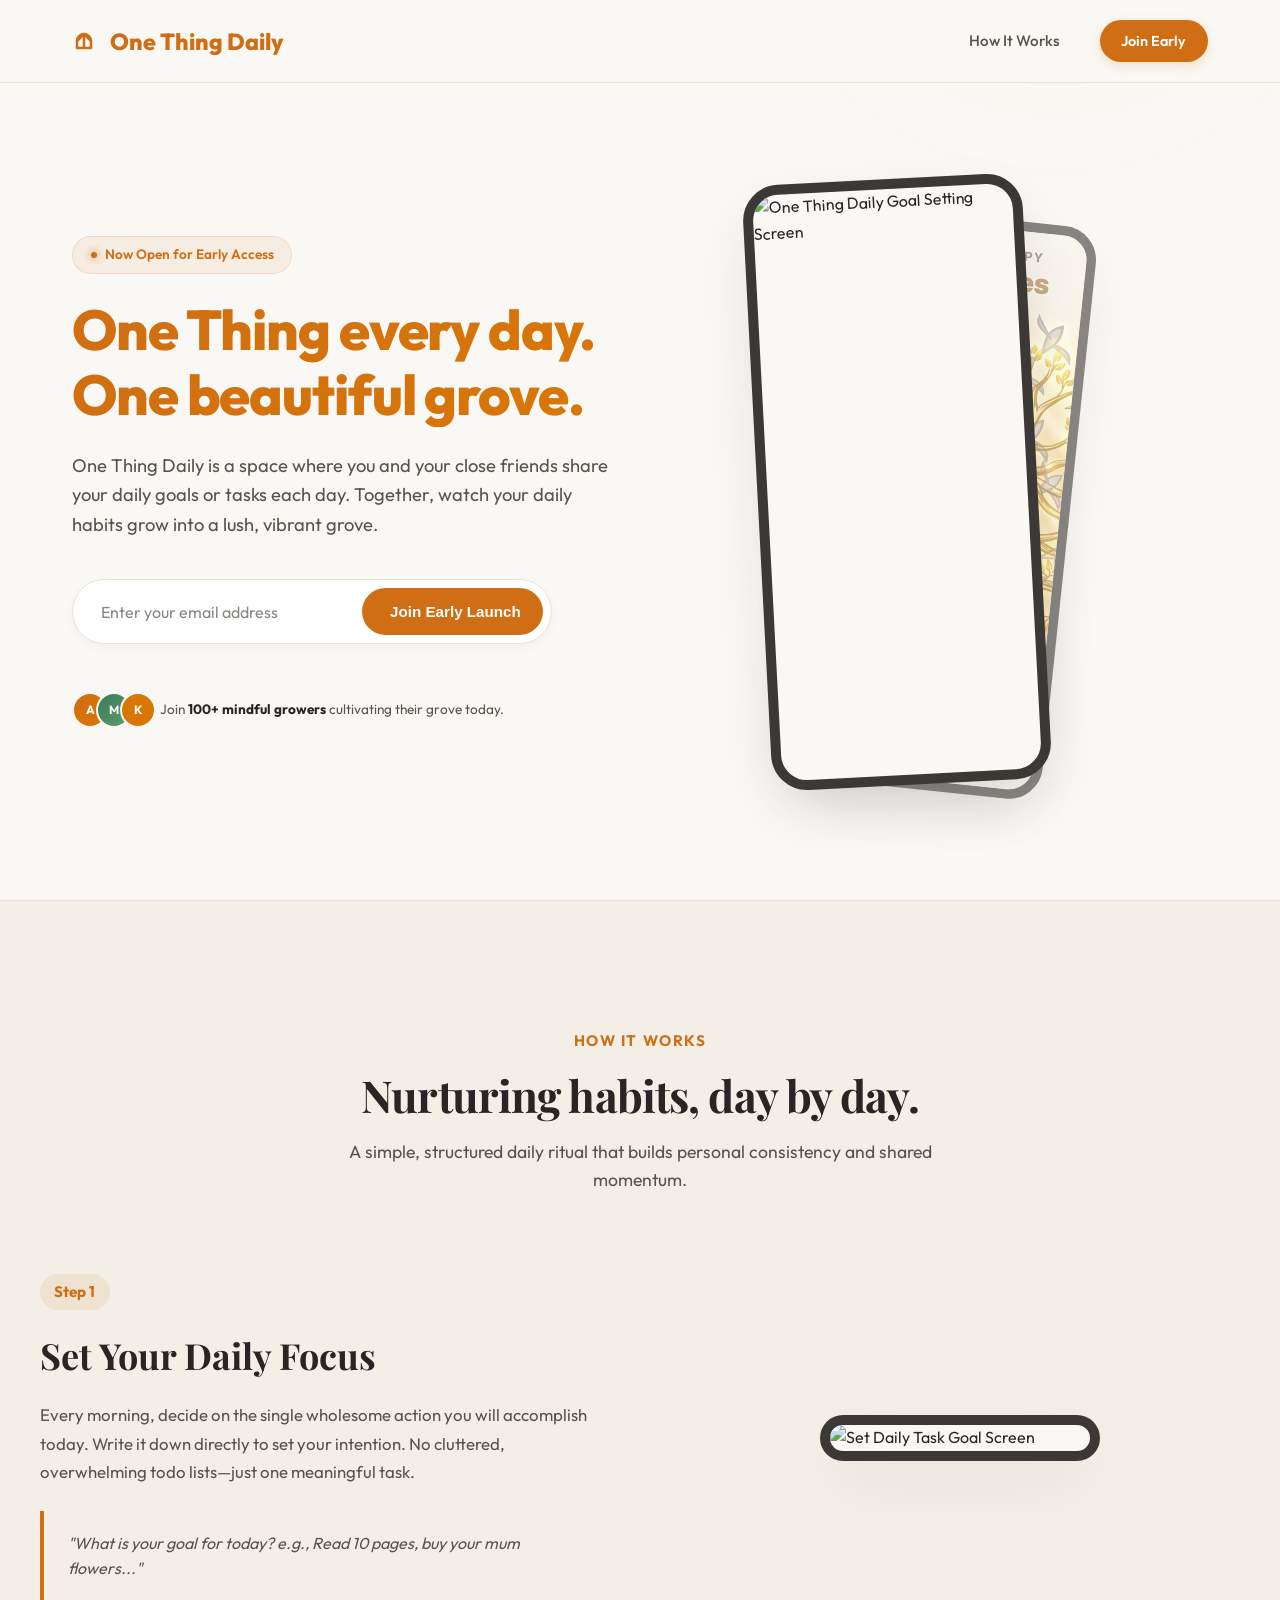
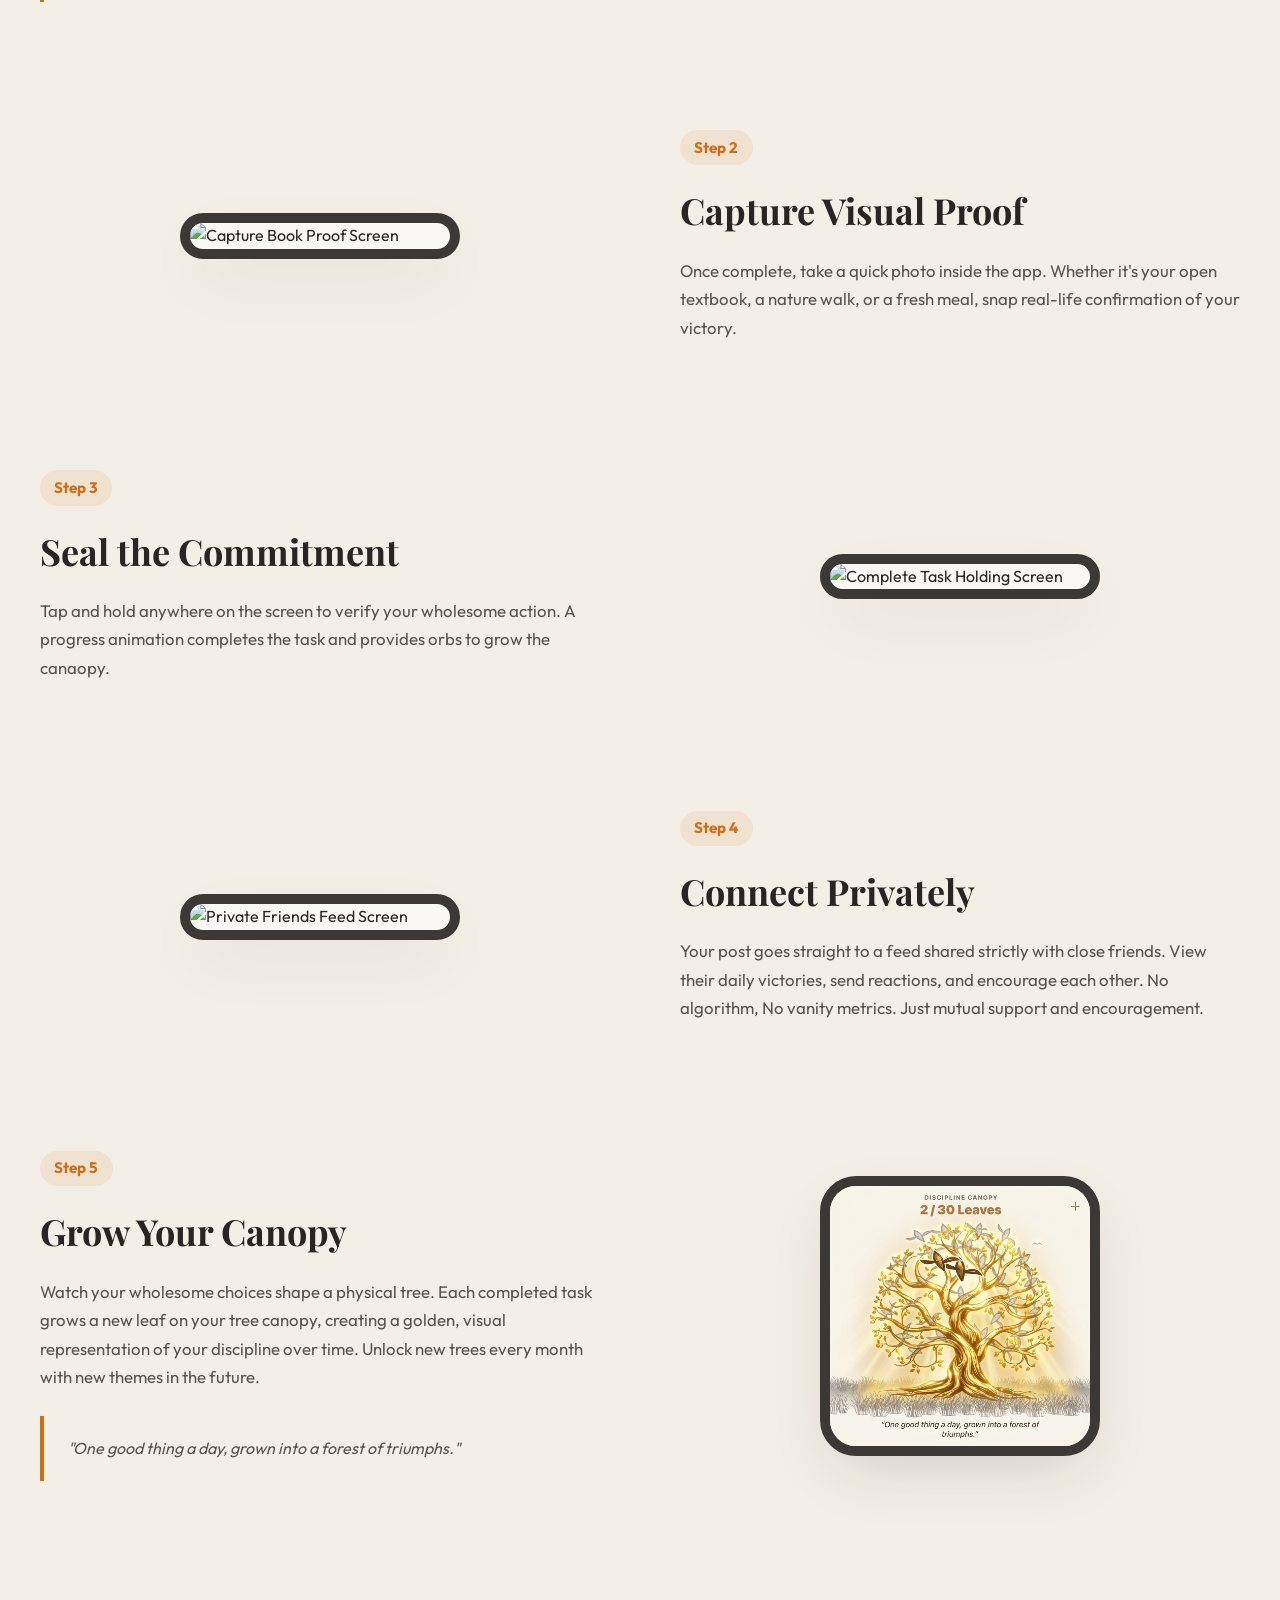
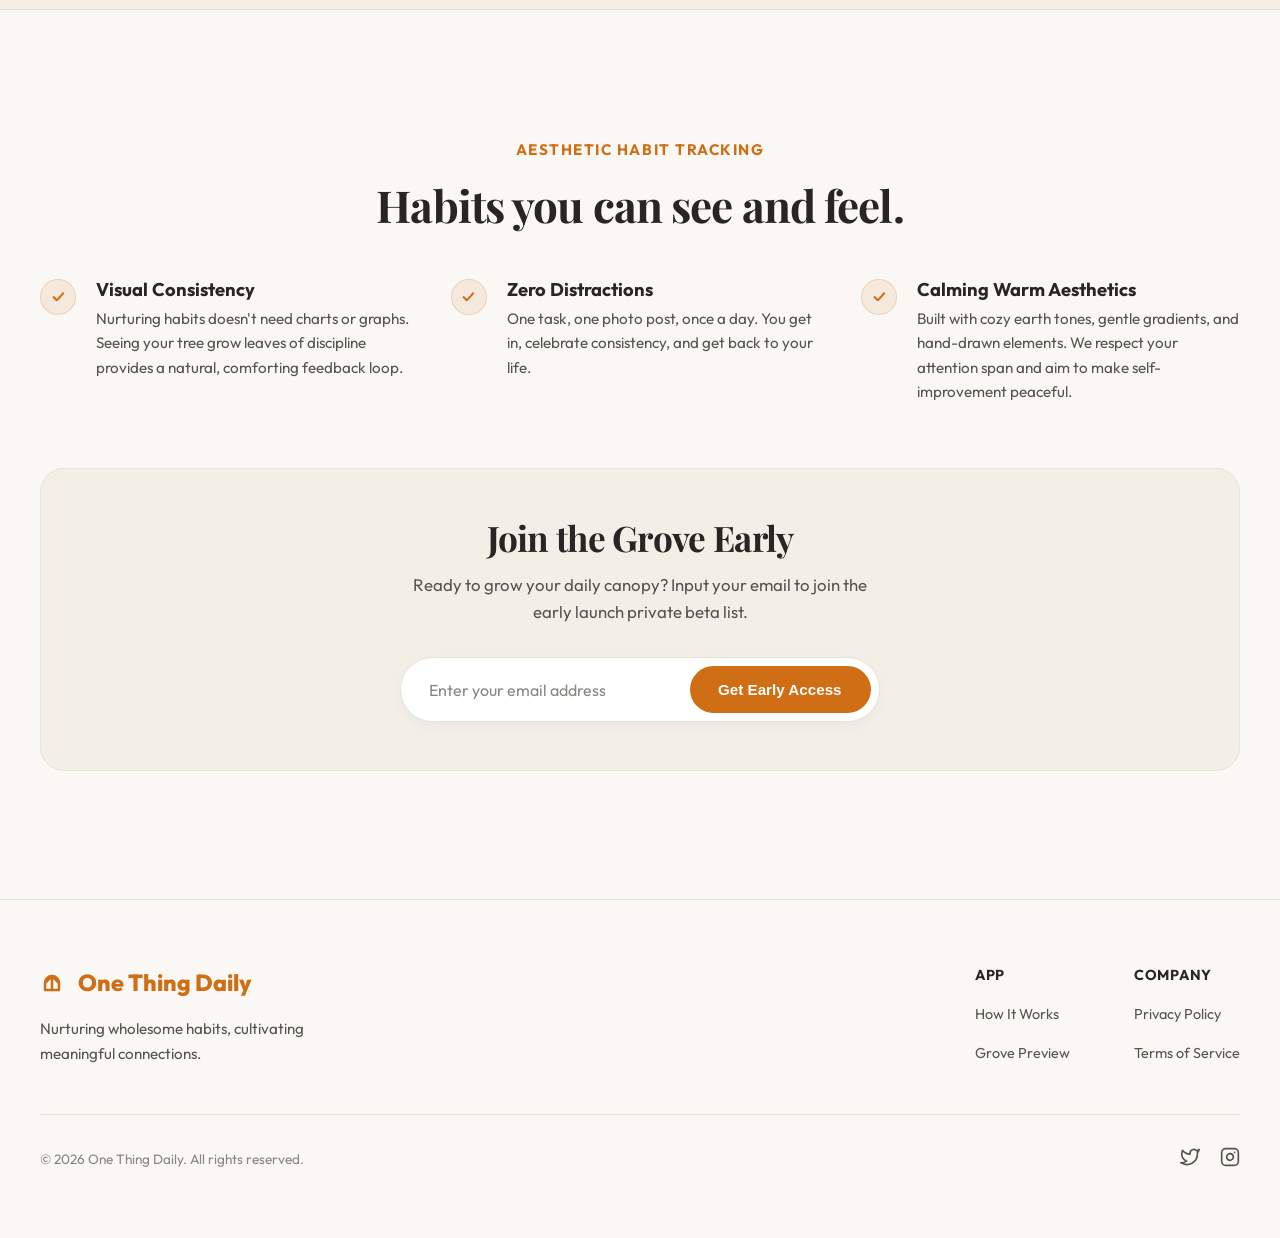
==== index.html @ c2df9884 "Remove Canopy Preview nav; join How it works header with Step 1 on mobile" ====
<!DOCTYPE html>
<html lang="en">

<head>
  <meta charset="UTF-8">
  <meta name="viewport" content="width=device-width, initial-scale=1.0">
  <title>One Thing Daily — Grow a digital canopy through daily wholesome habits</title>
  <meta name="description"
    content="A private social feed to share proof of doing one wholesome task a day. Build habits and grow a beautiful, hand-drawn tree canopy with close friends.">
  <link rel="stylesheet" href="style.css">
</head>

<body>

  <!-- Header -->
  <header class="header">
    <div class="nav-container">
      <a href="#" class="logo">
        <svg xmlns="http://www.w3.org/2000/svg" width="24" height="24" viewBox="0 0 24 24" fill="none"
          stroke="currentColor" stroke-width="2.5" stroke-linecap="round" stroke-linejoin="round"
          style="margin-right: 2px;">
          <path d="M12 19V5M5 12l7-7 7 7" />
          <path d="M12 5a7 7 0 0 1 7 7v7H5v-7a7 7 0 0 1 7-7z" />
        </svg>
        <span>One Thing Daily</span>
      </a>
      <nav class="nav-links">
        <a href="#how-it-works" class="nav-link">How It Works</a>
        <a href="#join" class="btn-nav">Join Early</a>
      </nav>
    </div>
  </header>

  <main>
    <!-- Hero Section -->
    <section class="hero">
      <div class="hero-grid">
        <div class="hero-content">
          <div class="badge">
            <span class="badge-dot"></span>
            <span>Now Open for Early Access</span>
          </div>
          <h1 class="hero-title gradient-text">One Thing every day.<br>One beautiful grove.</h1>
          <p class="hero-description">
            One Thing Daily is a space where you and your close friends share your daily goals or tasks
            each day. Together, watch your daily habits grow into a lush, vibrant grove.
          </p>

          <div class="signup-form-container">
            <form class="signup-form" id="hero-signup-form">
              <input type="email" class="signup-input" placeholder="Enter your email address" required
                aria-label="Email Address">
              <button type="submit" class="btn-primary">
                <span>Join Early Launch</span>
                <svg xmlns="http://www.w3.org/2000/svg" width="18" height="18" viewBox="0 0 24 24" fill="none"
                  stroke="currentColor" stroke-width="2.5" stroke-linecap="round" stroke-linejoin="round">
                  <line x1="5" y1="12" x2="19" y2="12"></line>
                  <polyline points="12 5 19 12 12 19"></polyline>
                </svg>
              </button>
            </form>
            <div class="form-feedback" id="hero-form-feedback">
              ✓ Thanks for joining! We'll invite you to the private beta soon.
            </div>
          </div>

          <div class="hero-social-proof">
            <div class="avatars">
              <div class="avatar avatar-placeholder"
                style="background: linear-gradient(135deg, var(--color-primary), var(--color-accent-gold));">A</div>
              <div class="avatar avatar-placeholder"
                style="background: linear-gradient(135deg, var(--color-accent-green), #5c9c6f);">M</div>
              <div class="avatar avatar-placeholder"
                style="background: linear-gradient(135deg, var(--color-accent-gold), #d97706);">K</div>
            </div>
            <div class="proof-text">
              Join <strong>100+ mindful growers</strong> cultivating their grove today.
            </div>
          </div>
        </div>

        <div class="hero-media">
          <div class="hero-phone-container">
            <div class="phone-frame hero-phone-backdrop">
              <img src="assets/discipline canopy photo.PNG" alt="One Thing Daily Canopy Tree Screen">
            </div>
            <div class="phone-frame hero-phone-main">
              <img src="assets/first screen.png" alt="One Thing Daily Goal Setting Screen">
            </div>
          </div>
        </div>
      </div>
      <!-- Mobile scroll arrow -->
      <div class="hero-scroll-arrow" id="hero-scroll-arrow" aria-label="Scroll to steps">
        <svg xmlns="http://www.w3.org/2000/svg" width="28" height="28" viewBox="0 0 24 24" fill="none"
          stroke="currentColor" stroke-width="2" stroke-linecap="round" stroke-linejoin="round">
          <polyline points="6 9 12 15 18 9"></polyline>
        </svg>
      </div>
    </section>

    <!-- Inside the Grove (Step-by-Step Flow) -->
    <section id="how-it-works" class="section section-bg">
      <div class="section-container">
        <div class="section-header">
          <span class="section-subtitle">How it works</span>
          <h2 class="section-title">Nurturing habits, day by day.</h2>
          <p class="section-description">A simple, structured daily ritual that builds personal consistency and shared
            momentum.</p>
        </div>

        <div class="grid-showcase">
          <!-- Step 1 -->
          <div class="showcase-row">
            <!-- Mobile-only: section header shown as part of first slide -->
            <div class="mobile-steps-header">
              <span class="section-subtitle">How it works</span>
              <h2 class="section-title">Nurturing habits, day by day.</h2>
            </div>
            <div class="showcase-col-text">
              <span class="step-num">Step 1</span>
              <h3 class="showcase-heading">Set Your Daily Focus</h3>
              <p class="showcase-desc">
                Every morning, decide on the single wholesome action you will accomplish today. Write it down directly
                to set your intention. No cluttered, overwhelming todo lists—just one meaningful task.
              </p>
              <div class="showcase-accent-box">
                "What is your goal for today? e.g., Read 10 pages, buy your mum flowers..."
              </div>
            </div>
            <div class="showcase-col-image">
              <div class="phone-frame">
                <img src="assets/first screen.png" alt="Set Daily Task Goal Screen">
              </div>
            </div>
          </div>

          <!-- Step 2 -->
          <div class="showcase-row reverse">
            <div class="showcase-col-text">
              <span class="step-num">Step 2</span>
              <h3 class="showcase-heading">Capture Visual Proof</h3>
              <p class="showcase-desc">
                Once complete, take a quick photo inside the app. Whether it's your open textbook, a nature walk, or a
                fresh meal, snap real-life confirmation of your victory.
              </p>
            </div>
            <div class="showcase-col-image">
              <div class="phone-frame">
                <img src="assets/capture book.PNG" alt="Capture Book Proof Screen">
              </div>
            </div>
          </div>

          <!-- Step 3 -->
          <div class="showcase-row">
            <div class="showcase-col-text">
              <span class="step-num">Step 3</span>
              <h3 class="showcase-heading">Seal the Commitment</h3>
              <p class="showcase-desc">
                Tap and hold anywhere on the screen to verify your wholesome action. A progress animation completes
                the task and provides orbs to grow the canaopy.
              </p>
            </div>
            <div class="showcase-col-image">
              <div class="phone-frame">
                <img src="assets/task completion.png" alt="Complete Task Holding Screen">
              </div>
            </div>
          </div>

          <!-- Step 4 -->
          <div class="showcase-row reverse">
            <div class="showcase-col-text">
              <span class="step-num">Step 4</span>
              <h3 class="showcase-heading">Connect Privately</h3>
              <p class="showcase-desc">
                Your post goes straight to a feed shared strictly with close friends. View their daily victories, send
                reactions, and encourage each other. No algorithm, No vanity metrics. Just
                mutual support and encouragement.
              </p>
            </div>
            <div class="showcase-col-image">
              <div class="phone-frame">
                <img src="assets/feed photo.png" alt="Private Friends Feed Screen">
              </div>
            </div>
          </div>

          <!-- Step 5 -->
          <div class="showcase-row">
            <div class="showcase-col-text">
              <span class="step-num">Step 5</span>
              <h3 class="showcase-heading">Grow Your Canopy</h3>
              <p class="showcase-desc">
                Watch your wholesome choices shape a physical tree. Each completed task grows a new leaf on your tree
                canopy, creating a golden, visual representation of your discipline over time. Unlock new trees every
                month with new themes in the future.
              </p>
              <div class="showcase-accent-box">
                "One good thing a day, grown into a forest of triumphs."
              </div>
            </div>
            <div class="showcase-col-image">
              <div class="phone-frame">
                <img src="assets/discipline canopy photo.PNG" alt="Discipline Canopy Tree Screen">
              </div>
            </div>
          </div>
        </div>
        <!-- Mobile carousel dots -->
        <div class="steps-dots" id="steps-dots"></div>
      </div>
    </section>

    <!-- Canopy Preview + CTA — combined section -->
    <section id="preview" class="section">
      <div class="section-container">
        <div class="section-header" style="text-align: center; margin-bottom: 3rem;">
          <span class="section-subtitle">Aesthetic Habit Tracking</span>
          <h2 class="section-title">Habits you can see and feel.</h2>
        </div>

        <div class="preview-bullets-grid">
          <div class="showcase-bullet">
            <div class="bullet-number">✓</div>
            <div class="bullet-content">
              <h4>Visual Consistency</h4>
              <p>Nurturing habits doesn't need charts or graphs. Seeing your tree grow leaves of discipline provides a
                natural, comforting feedback loop.</p>
            </div>
          </div>

          <div class="showcase-bullet">
            <div class="bullet-number">✓</div>
            <div class="bullet-content">
              <h4>Zero Distractions</h4>
              <p>One task, one photo post, once a day. You get in, celebrate
                consistency, and get back to your life.</p>
            </div>
          </div>

          <div class="showcase-bullet">
            <div class="bullet-number">✓</div>
            <div class="bullet-content">
              <h4>Calming Warm Aesthetics</h4>
              <p>Built with cozy earth tones, gentle gradients, and hand-drawn elements. We respect your attention
                span and aim to make self-improvement peaceful.</p>
            </div>
          </div>
        </div>

        <!-- Inline CTA -->
        <div id="join" class="cta-inline">
          <h2 class="section-title" style="font-size: 2.2rem; margin-bottom: 0.75rem;">Join the Grove Early</h2>
          <p class="section-description" style="font-size: 1.05rem; max-width: 480px; margin: 0 auto 2rem;">
            Ready to grow your daily canopy? Input your email to join the early launch private beta list.
          </p>
          <div class="signup-form-container">
            <form class="signup-form" id="cta-signup-form">
              <input type="email" class="signup-input" placeholder="Enter your email address" required
                aria-label="Email Address">
              <button type="submit" class="btn-primary">
                <span>Get Early Access</span>
                <svg xmlns="http://www.w3.org/2000/svg" width="18" height="18" viewBox="0 0 24 24" fill="none"
                  stroke="currentColor" stroke-width="2.5" stroke-linecap="round" stroke-linejoin="round">
                  <line x1="5" y1="12" x2="19" y2="12"></line>
                  <polyline points="12 5 19 12 12 19"></polyline>
                </svg>
              </button>
            </form>
            <div class="form-feedback" id="cta-form-feedback">
              ✓ Welcome aboard! You're on the early list.
            </div>
          </div>
        </div>
      </div>
    </section>
  </main>

  <!-- Footer -->
  <footer class="footer">
    <div class="footer-container">
      <div class="footer-top">
        <div class="footer-brand">
          <a href="#" class="logo">
            <svg xmlns="http://www.w3.org/2000/svg" width="24" height="24" viewBox="0 0 24 24" fill="none"
              stroke="currentColor" stroke-width="2.5" stroke-linecap="round" stroke-linejoin="round"
              style="margin-right: 2px;">
              <path d="M12 19V5M5 12l7-7 7 7" />
              <path d="M12 5a7 7 0 0 1 7 7v7H5v-7a7 7 0 0 1 7-7z" />
            </svg>
            <span>One Thing Daily</span>
          </a>
          <p class="footer-tagline">Nurturing wholesome habits, cultivating meaningful connections.</p>
        </div>

        <div class="footer-nav">
          <div class="footer-links-col">
            <span class="footer-col-title">App</span>
            <a href="#how-it-works" class="footer-link">How It Works</a>
            <a href="#preview" class="footer-link">Grove Preview</a>
          </div>
          <div class="footer-links-col">
            <span class="footer-col-title">Company</span>
            <a href="#" class="footer-link">Privacy Policy</a>
            <a href="#" class="footer-link">Terms of Service</a>
          </div>
        </div>
      </div>

      <div class="footer-bottom">
        <span>&copy; 2026 One Thing Daily. All rights reserved.</span>
        <div class="footer-socials">
          <a href="#" class="social-icon" aria-label="Twitter">
            <svg xmlns="http://www.w3.org/2000/svg" width="20" height="20" viewBox="0 0 24 24" fill="none"
              stroke="currentColor" stroke-width="2" stroke-linecap="round" stroke-linejoin="round">
              <path
                d="M23 3a10.9 10.9 0 0 1-3.14 1.53 4.48 4.48 0 0 0-7.86 3v1A10.66 10.66 0 0 1 3 4s-4 9 5 13a11.64 11.64 0 0 1-7 2c9 5 20 0 20-11.5a4.5 4.5 0 0 0-.08-.83A7.72 7.72 0 0 0 23 3z">
              </path>
            </svg>
          </a>
          <a href="#" class="social-icon" aria-label="Instagram">
            <svg xmlns="http://www.w3.org/2000/svg" width="20" height="20" viewBox="0 0 24 24" fill="none"
              stroke="currentColor" stroke-width="2" stroke-linecap="round" stroke-linejoin="round">
              <rect x="2" y="2" width="20" height="20" rx="5" ry="5"></rect>
              <path d="M16 11.37A4 4 0 1 1 12.63 8 4 4 0 0 1 16 11.37z"></path>
              <line x1="17.5" y1="6.5" x2="17.51" y2="6.5"></line>
            </svg>
          </a>
        </div>
      </div>
    </div>
  </footer>

  <!-- Interactive JavaScript -->
  <script>
    document.addEventListener('DOMContentLoaded', () => {

      // --- Handle Signup Forms ---
      const setupForm = (formId, feedbackId) => {
        const form = document.getElementById(formId);
        const feedback = document.getElementById(feedbackId);

        if (form && feedback) {
          form.addEventListener('submit', (e) => {
            e.preventDefault();
            const button = form.querySelector('button');

            // Simulating API loading state
            button.disabled = true;
            button.style.opacity = '0.7';
            button.querySelector('span').innerText = 'Sending...';

            setTimeout(() => {
              form.style.display = 'none';
              feedback.innerHTML = "✓ Thank you for signing up! You're on the early list.";
              feedback.classList.add('success');
            }, 1000);
          });
        }
      };

      setupForm('hero-signup-form', 'hero-form-feedback');
      setupForm('cta-signup-form', 'cta-form-feedback');

      // --- Smooth Scrolling for Nav anchor links ---
      document.querySelectorAll('a[href="#"]').forEach(anchor => {
        anchor.addEventListener('click', e => e.preventDefault());
      });

      // Nav links — same smooth RAF scroll, section centered in viewport
      document.querySelectorAll('a[href^="#"]:not([href="#"])').forEach(anchor => {
        anchor.addEventListener('click', function(e) {
          e.preventDefault();
          const target = document.querySelector(this.getAttribute('href'));
          if (!target) return;
          const elTop = target.getBoundingClientRect().top + window.pageYOffset;
          const elCenter = elTop + target.offsetHeight / 2;
          const targetScrollTop = Math.max(0, elCenter - window.innerHeight / 2);
          smoothScrollTo(targetScrollTop, 700);
        });
      });

      // =====================================================
      // Apple-style snap scroll — intercept wheel & touch
      // =====================================================
      function buildSnapTargets() {
        return [
          document.querySelector('.hero'),
          ...Array.from(document.querySelectorAll('.showcase-row')),
          document.querySelector('#preview'),
          document.querySelector('#join')
        ].filter(Boolean);
      }

      let snapIndex = 0;
      let snapping = false;

      // Custom smooth scroll using requestAnimationFrame (easeInOutCubic)
      function smoothScrollTo(targetY, duration) {
        const startY = window.pageYOffset;
        const distance = targetY - startY;
        let startTime = null;

        function easeInOutCubic(t) {
          return t < 0.5 ? 4 * t * t * t : 1 - Math.pow(-2 * t + 2, 3) / 2;
        }

        function step(timestamp) {
          if (!startTime) startTime = timestamp;
          const elapsed = timestamp - startTime;
          const progress = Math.min(elapsed / duration, 1);
          window.scrollTo(0, startY + distance * easeInOutCubic(progress));
          if (progress < 1) {
            requestAnimationFrame(step);
          } else {
            snapping = false;
          }
        }

        requestAnimationFrame(step);
      }

      function snapToIndex(idx) {
        const targets = buildSnapTargets();
        idx = Math.max(0, Math.min(targets.length - 1, idx));
        snapIndex = idx;
        snapping = true;

        const el = targets[idx];
        const elTop = el.getBoundingClientRect().top + window.pageYOffset;
        const elCenter = elTop + el.offsetHeight / 2;
        const targetScrollTop = Math.max(0, elCenter - window.innerHeight / 2);

        smoothScrollTo(targetScrollTop, 700);
      }

      function nearestSnapIndex() {
        const targets = buildSnapTargets();
        const viewMid = window.pageYOffset + window.innerHeight / 2;
        let best = 0, bestDist = Infinity;
        targets.forEach((el, i) => {
          const elMid = el.getBoundingClientRect().top + window.pageYOffset + el.offsetHeight / 2;
          const dist = Math.abs(viewMid - elMid);
          if (dist < bestDist) { bestDist = dist; best = i; }
        });
        return best;
      }

      // ── Desktop only: wheel snap intercept ──
      if (window.innerWidth > 768) {
        // Wheel — intercept and snap
        window.addEventListener('wheel', (e) => {
          e.preventDefault();
          if (snapping) return;
          snapIndex = nearestSnapIndex();
          snapToIndex(snapIndex + (e.deltaY > 0 ? 1 : -1));
        }, { passive: false });

        // Touch vertical snap (desktop/tablet)
        let touchStartY = 0;
        window.addEventListener('touchstart', (e) => {
          touchStartY = e.touches[0].clientY;
        }, { passive: true });

        window.addEventListener('touchend', (e) => {
          if (snapping) return;
          const dy = touchStartY - e.changedTouches[0].clientY;
          if (Math.abs(dy) < 40) return;
          snapIndex = nearestSnapIndex();
          snapToIndex(snapIndex + (dy > 0 ? 1 : -1));
        }, { passive: true });
      }

      // ── Mobile only: arrow + carousel dots ──
      if (window.innerWidth <= 768) {

        // Scroll arrow → smooth scroll to steps
        const arrow = document.getElementById('hero-scroll-arrow');
        if (arrow) {
          arrow.addEventListener('click', () => {
            const steps = document.getElementById('how-it-works');
            if (steps) {
              const top = steps.getBoundingClientRect().top + window.pageYOffset - 10;
              smoothScrollTo(top, 600);
            }
          });
        }

        // Build carousel dots
        const carousel = document.querySelector('.grid-showcase');
        const dotsContainer = document.getElementById('steps-dots');
        const slides = document.querySelectorAll('.showcase-row');

        if (carousel && dotsContainer && slides.length) {
          // Create one dot per step
          slides.forEach((_, i) => {
            const dot = document.createElement('button');
            dot.className = 'steps-dot' + (i === 0 ? ' active' : '');
            dot.setAttribute('aria-label', 'Go to step ' + (i + 1));
            dot.addEventListener('click', () => {
              carousel.scrollTo({ left: carousel.offsetWidth * i, behavior: 'smooth' });
            });
            dotsContainer.appendChild(dot);
          });

          // Update active dot on scroll
          carousel.addEventListener('scroll', () => {
            const index = Math.round(carousel.scrollLeft / carousel.offsetWidth);
            dotsContainer.querySelectorAll('.steps-dot').forEach((dot, i) => {
              dot.classList.toggle('active', i === index);
            });
          }, { passive: true });
        }
      }
    });
  </script>
</body>

</html>
---- style.css ----
/* style.css - Premium Wholesome Cream & Ochre Theme for One Thing Daily Landing Page */

/* --- Google Fonts --- */
@import url('https://fonts.googleapis.com/css2?family=Outfit:wght@300;400;500;600;700;800&family=Playfair+Display:ital,wght@0,600;0,700;0,800;1,600&display=swap');

/* --- Custom Variables & Theme --- */
:root {
  --font-primary: 'Outfit', sans-serif;
  --font-serif: 'Playfair Display', serif;
  
  /* Color Palette - Warm & Wholesome Scheme */
  --color-bg: #FAF8F5;            /* Warm Off-white / Cream */
  --color-bg-secondary: #F4EFE6;  /* Soft Sandy Beige */
  --color-card-bg: #FFFFFF;       /* Pure White for panels */
  --color-primary: #CF6E14;       /* Warm Terracotta / Orange */
  --color-primary-hover: #B25A0C; /* Deeper Orange */
  --color-accent-gold: #D97706;   /* Rich Golden Amber */
  --color-accent-green: #3B7A57;  /* Sage Green for foliage */
  --color-border: #E8E3D7;        /* Light Beige Border */
  
  /* Text Colors */
  --color-text-main: #292524;     /* Warm Charcoal */
  --color-text-secondary: #57534E;/* Muted Stone */
  --color-text-muted: #878680;    /* Soft Grey-Stone */

  /* Shadows & Glows */
  --shadow-sm: 0 4px 12px rgba(28, 25, 23, 0.03);
  --shadow-md: 0 12px 24px rgba(28, 25, 23, 0.06);
  --shadow-lg: 0 20px 40px rgba(207, 110, 20, 0.08);
  --shadow-phone: 0 24px 64px -16px rgba(28, 25, 23, 0.16);
  
  /* Transitions */
  --transition-smooth: all 0.3s cubic-bezier(0.4, 0, 0.2, 1);
}

/* --- CSS Reset --- */
*, *::before, *::after {
  box-sizing: border-box;
  margin: 0;
  padding: 0;
}

html {
  scroll-behavior: smooth;
  font-size: 16px;
  background-color: var(--color-bg);
  color: var(--color-text-main);
  font-family: var(--font-primary);
}

body {
  overflow-x: hidden;
  line-height: 1.6;
  min-height: 100vh;
  position: relative;
}

/* --- Decorative Ambient Shapes (Wholesome Sun Glows) --- */
body::before {
  content: '';
  position: absolute;
  top: -10%;
  right: -5%;
  width: 45vw;
  height: 45vw;
  background: radial-gradient(circle, rgba(207, 110, 20, 0.06) 0%, rgba(250,248,245,0) 70%);
  z-index: -1;
  pointer-events: none;
  filter: blur(80px);
}

body::after {
  content: '';
  position: absolute;
  top: 40%;
  left: -10%;
  width: 50vw;
  height: 50vw;
  background: radial-gradient(circle, rgba(59, 122, 87, 0.05) 0%, rgba(250,248,245,0) 70%);
  z-index: -1;
  pointer-events: none;
  filter: blur(100px);
}

/* --- Typography Helpers --- */
h1, h2, h3, h4 {
  font-weight: 700;
  line-height: 1.2;
}

.serif-text {
  font-family: var(--font-serif);
}

.gradient-text {
  /* Rich warm brand gradient */
  background: linear-gradient(135deg, var(--color-primary) 0%, var(--color-accent-gold) 100%);
  -webkit-background-clip: text;
  -webkit-text-fill-color: transparent;
  background-clip: text;
}

.ochre-text {
  color: var(--color-primary);
}

.green-text {
  color: var(--color-accent-green);
}

/* --- Header / Navbar --- */
.header {
  position: fixed;
  top: 0;
  left: 0;
  right: 0;
  z-index: 100;
  backdrop-filter: blur(12px);
  -webkit-backdrop-filter: blur(12px);
  border-bottom: 1px solid var(--color-border);
  background: rgba(250, 248, 245, 0.85);
}

.nav-container {
  max-width: 1200px;
  margin: 0 auto;
  padding: 1.25rem 2rem;
  display: flex;
  justify-content: space-between;
  align-items: center;
}

.logo {
  display: flex;
  align-items: center;
  gap: 0.75rem;
  font-size: 1.45rem;
  font-weight: 800;
  text-decoration: none;
  color: var(--color-primary);
  font-family: var(--font-primary);
}

.logo svg {
  color: var(--color-primary);
}

.logo:hover {
  opacity: 0.9;
}

.nav-links {
  display: flex;
  gap: 2.5rem;
  align-items: center;
}

.nav-link {
  text-decoration: none;
  color: var(--color-text-secondary);
  font-weight: 500;
  font-size: 0.95rem;
  transition: var(--transition-smooth);
  position: relative;
}

.nav-link:hover {
  color: var(--color-text-main);
}

.nav-link::after {
  content: '';
  position: absolute;
  bottom: -4px;
  left: 0;
  width: 0;
  height: 2px;
  background-color: var(--color-primary);
  transition: var(--transition-smooth);
}

.nav-link:hover::after {
  width: 100%;
}

.btn-nav {
  background: var(--color-primary);
  color: #fff;
  padding: 0.6rem 1.35rem;
  border-radius: 9999px;
  font-weight: 600;
  font-size: 0.9rem;
  border: none;
  cursor: pointer;
  box-shadow: 0 4px 12px rgba(207, 110, 20, 0.2);
  transition: var(--transition-smooth);
  text-decoration: none;
}

.btn-nav:hover {
  background: var(--color-primary-hover);
  transform: translateY(-2px);
  box-shadow: 0 6px 16px rgba(207, 110, 20, 0.3);
}

/* --- Hero Section --- */
.hero {
  padding: 10rem 2rem 6rem;
  min-height: 100vh;
  display: flex;
  align-items: center;
  max-width: 1200px;
  margin: 0 auto;
}

.hero-grid {
  display: grid;
  grid-template-columns: 1.1fr 0.9fr;
  gap: 4rem;
  align-items: center;
}

.hero-content {
  display: flex;
  flex-direction: column;
  gap: 1.5rem;
}

.badge {
  display: inline-flex;
  align-items: center;
  gap: 0.5rem;
  background: rgba(207, 110, 20, 0.08);
  border: 1px solid rgba(207, 110, 20, 0.15);
  color: var(--color-primary);
  padding: 0.45rem 1.1rem;
  border-radius: 9999px;
  font-size: 0.85rem;
  font-weight: 600;
  width: max-content;
}

.badge-dot {
  width: 6px;
  height: 6px;
  border-radius: 50%;
  background-color: var(--color-primary);
  box-shadow: 0 0 8px var(--color-primary);
}

.hero-title {
  font-size: 3.5rem;
  letter-spacing: -0.02em;
  font-weight: 800;
  line-height: 1.15;
}

.hero-description {
  font-size: 1.15rem;
  color: var(--color-text-secondary);
  max-width: 540px;
}

/* Signup Form */
.signup-form-container {
  margin-top: 1rem;
  max-width: 480px;
}

.signup-form {
  display: flex;
  gap: 0.75rem;
  background: var(--color-card-bg);
  border: 1.5px solid var(--color-border);
  padding: 0.5rem;
  border-radius: 9999px;
  box-shadow: var(--shadow-sm);
  transition: var(--transition-smooth);
}

.signup-form:focus-within {
  border-color: var(--color-primary);
  box-shadow: 0 0 0 3px rgba(207, 110, 20, 0.12);
}

.signup-input {
  flex: 1;
  background: transparent;
  border: none;
  outline: none;
  padding: 0 1.25rem;
  font-family: var(--font-primary);
  font-size: 1rem;
  color: var(--color-text-main);
}

.signup-input::placeholder {
  color: var(--color-text-muted);
}

.btn-primary {
  background: var(--color-primary);
  color: #fff;
  border: none;
  padding: 0.9rem 1.75rem;
  border-radius: 9999px;
  font-weight: 600;
  font-size: 0.95rem;
  cursor: pointer;
  transition: var(--transition-smooth);
  display: inline-flex;
  align-items: center;
  gap: 0.5rem;
  white-space: nowrap;
  overflow: hidden;
  text-overflow: ellipsis;
}

.btn-primary:hover {
  background: var(--color-primary-hover);
  transform: scale(1.02);
}

.form-feedback {
  font-size: 0.9rem;
  color: var(--color-accent-green);
  font-weight: 600;
  display: none;
}

.form-feedback.success {
  display: block;
  background: rgba(59, 122, 87, 0.08);
  border: 1px solid rgba(59, 122, 87, 0.18);
  padding: 1rem 1.5rem;
  border-radius: 9999px;
  text-align: center;
  font-size: 1rem;
  box-shadow: var(--shadow-sm);
  margin-top: 0;
  animation: fadeIn 0.4s ease;
}

@keyframes fadeIn {
  from { opacity: 0; transform: translateY(5px); }
  to { opacity: 1; transform: translateY(0); }
}

.hero-social-proof {
  display: flex;
  align-items: center;
  gap: 1rem;
  margin-top: 1.5rem;
}

.avatars {
  display: flex;
}

.avatar {
  width: 2.25rem;
  height: 2.25rem;
  border-radius: 50%;
  border: 2px solid var(--color-bg);
  background-color: var(--color-bg-secondary);
  margin-right: -0.75rem;
  object-fit: cover;
}

.avatar-placeholder {
  display: flex;
  align-items: center;
  justify-content: center;
  background: linear-gradient(135deg, var(--color-primary), var(--color-accent-gold));
  color: #fff;
  font-size: 0.75rem;
  font-weight: 700;
}

.proof-text {
  font-size: 0.85rem;
  color: var(--color-text-secondary);
}

.proof-text strong {
  color: var(--color-text-main);
}

/* Phone Frame Mockups */
.phone-frame {
  border: 10px solid #3C3835; /* Softer, warmer device frame border */
  border-radius: 36px;
  box-shadow: var(--shadow-phone);
  background: #FAF8F5;
  overflow: hidden;
  width: 100%;
  max-width: 280px;
  margin: 0 auto;
  position: relative;
}

.phone-frame img {
  width: 100%;
  height: auto;
  display: block;
}

/* Hero Media Stack */
.hero-media {
  position: relative;
  display: flex;
  justify-content: center;
  align-items: center;
  height: 520px;
}

.hero-phone-container {
  position: relative;
  width: 100%;
  max-width: 320px;
}

.hero-phone-main {
  transform: rotate(-3deg);
  z-index: 2;
  position: relative;
}

.hero-phone-backdrop {
  position: absolute;
  top: 20px;
  left: 60px;
  transform: rotate(6deg) scale(0.95);
  opacity: 0.6;
  z-index: 1;
}

.hero-phone-container .phone-frame {
  aspect-ratio: 1170 / 2532;
}

.hero-phone-container .phone-frame img {
  height: 100%;
  object-fit: cover;
}

/* --- Sections --- */


.section {
  padding: 8rem 2rem;
  scroll-margin-top: 80px;
}

.hero {
  scroll-margin-top: 0;
}

.section-bg {
  background-color: var(--color-bg-secondary);
  border-top: 1px solid var(--color-border);
  border-bottom: 1px solid var(--color-border);
}

.section-container {
  max-width: 1200px;
  margin: 0 auto;
}

.section-header {
  text-align: center;
  max-width: 650px;
  margin: 0 auto 5rem;
  display: flex;
  flex-direction: column;
  gap: 1rem;
}

.section-subtitle {
  color: var(--color-primary);
  font-size: 0.95rem;
  font-weight: 700;
  letter-spacing: 0.1em;
  text-transform: uppercase;
}

.section-title {
  font-size: 2.75rem;
  letter-spacing: -0.02em;
  font-family: var(--font-serif);
  font-weight: 700;
}

.section-description {
  color: var(--color-text-secondary);
  font-size: 1.1rem;
}

/* Grid layout for step-by-step showcase */
.grid-showcase {
  display: flex;
  flex-direction: column;
  gap: 8rem;
}

.showcase-row {
  display: grid;
  grid-template-columns: 1fr 1fr;
  gap: 5rem;
  align-items: center;
}

.showcase-row.reverse .showcase-col-image {
  order: -1;
}
.showcase-row.reverse .showcase-col-text {
  order: 1;
}

.showcase-col-image {
  display: flex;
  justify-content: center;
}

.showcase-col-text {
  display: flex;
  flex-direction: column;
  gap: 1.5rem;
}

.step-num {
  font-size: 0.95rem;
  font-weight: 700;
  color: var(--color-primary);
  background: rgba(207, 110, 20, 0.1);
  padding: 0.35rem 0.9rem;
  border-radius: 9999px;
  width: max-content;
}

.showcase-heading {
  font-size: 2.25rem;
  font-family: var(--font-serif);
  font-weight: 700;
  line-height: 1.2;
}

.showcase-desc {
  color: var(--color-text-secondary);
  font-size: 1.05rem;
  line-height: 1.7;
}

.showcase-accent-box {
  background-color: var(--color-bg-secondary);
  border-left: 4px solid var(--color-primary);
  padding: 1.25rem 1.5rem;
  border-radius: 0 12px 12px 0;
  font-style: italic;
  color: var(--color-text-secondary);
}

/* Feature Cards (Small Features List) */
.grid-features {
  display: grid;
  grid-template-columns: repeat(3, 1fr);
  gap: 2.5rem;
  margin-top: 4rem;
}

.feature-card {
  background: var(--color-card-bg);
  border: 1px solid var(--color-border);
  box-shadow: var(--shadow-sm);
  padding: 2.5rem 2rem;
  border-radius: 20px;
  display: flex;
  flex-direction: column;
  gap: 1.25rem;
  transition: var(--transition-smooth);
}

.feature-card:hover {
  transform: translateY(-5px);
  box-shadow: var(--shadow-md);
  border-color: rgba(207, 110, 20, 0.2);
}

.feature-icon-wrapper {
  width: 48px;
  height: 48px;
  border-radius: 12px;
  background: rgba(207, 110, 20, 0.08);
  display: flex;
  align-items: center;
  justify-content: center;
  color: var(--color-primary);
  transition: var(--transition-smooth);
}

.feature-card:hover .feature-icon-wrapper {
  background: var(--color-primary);
  color: #fff;
}

.feature-card-title {
  font-size: 1.2rem;
  font-weight: 700;
}

.feature-card-desc {
  color: var(--color-text-secondary);
  font-size: 0.95rem;
}

/* --- Showcase / Interactive Visualizer Redesign --- */
.showcase-container {
  display: grid;
  grid-template-columns: 1fr 1.1fr;
  gap: 5rem;
  align-items: center;
}

.canopy-visualizer {
  background: var(--color-card-bg);
  border: 1px solid var(--color-border);
  border-radius: 24px;
  padding: 2.5rem;
  box-shadow: var(--shadow-md);
  display: flex;
  flex-direction: column;
  gap: 2rem;
}

.visualizer-screen {
  aspect-ratio: 1.5;
  background: #FAF8F5; /* Matches layout */
  border-radius: 16px;
  border: 1.5px dashed var(--color-border);
  position: relative;
  overflow: hidden;
  display: flex;
  align-items: center;
  justify-content: center;
}

.canopy-grid {
  display: grid;
  grid-template-columns: repeat(6, 1fr);
  gap: 12px;
  width: 85%;
  height: 80%;
}

.canopy-node {
  background: #FFFFFF;
  border: 1.5px solid var(--color-border);
  border-radius: 12px;
  display: flex;
  align-items: center;
  justify-content: center;
  font-size: 1.2rem;
  color: var(--color-text-muted);
  transition: all 0.4s ease;
  position: relative;
  cursor: pointer;
}

.canopy-node:hover {
  transform: scale(1.08);
  border-color: var(--color-primary);
  color: var(--color-primary);
  background: rgba(207, 110, 20, 0.05);
}

.canopy-node.active {
  background: #FEF3C7; /* Soft gold */
  border-color: var(--color-accent-gold);
  color: var(--color-primary);
  box-shadow: 0 4px 12px rgba(245, 158, 11, 0.15);
}

.canopy-node.active::after {
  content: '';
  position: absolute;
  top: -4px;
  right: -4px;
  width: 8px;
  height: 8px;
  background: var(--color-accent-green);
  border-radius: 50%;
}

.canopy-legend {
  display: flex;
  justify-content: space-around;
  font-size: 0.85rem;
  color: var(--color-text-secondary);
}

.legend-item {
  display: flex;
  align-items: center;
  gap: 0.5rem;
}

.legend-color {
  width: 12px;
  height: 12px;
  border-radius: 4px;
}

.legend-active {
  background: #FEF3C7;
  border: 1.5px solid var(--color-accent-gold);
}

.legend-empty {
  background: #FFFFFF;
  border: 1.5px solid var(--color-border);
}

.legend-special {
  background: rgba(59, 122, 87, 0.15);
  border: 1.5px solid var(--color-accent-green);
}

.showcase-bullets {
  display: flex;
  flex-direction: column;
  gap: 2rem;
}

.showcase-bullet {
  display: flex;
  gap: 1.25rem;
}

.bullet-number {
  flex-shrink: 0;
  width: 36px;
  height: 36px;
  border-radius: 50%;
  background: rgba(207, 110, 20, 0.1);
  border: 1px solid rgba(207, 110, 20, 0.2);
  color: var(--color-primary);
  display: flex;
  align-items: center;
  justify-content: center;
  font-weight: 700;
  font-size: 0.95rem;
}

.bullet-content h4 {
  font-size: 1.15rem;
  margin-bottom: 0.35rem;
}

.bullet-content p {
  color: var(--color-text-secondary);
  font-size: 0.95rem;
}

/* --- CTA (Call to Action) Section --- */
.cta-wrapper {
  background: linear-gradient(135deg, #F4EFE6 0%, #EAE3D2 100%);
  border: 1px solid var(--color-border);
  border-radius: 32px;
  padding: 6rem 3rem;
  text-align: center;
  position: relative;
  overflow: hidden;
  box-shadow: var(--shadow-md);
}

.cta-content {
  position: relative;
  z-index: 1;
  max-width: 600px;
  margin: 0 auto;
  display: flex;
  flex-direction: column;
  gap: 1.5rem;
}

.cta-content .signup-form-container {
  margin: 1.5rem auto 0;
  width: 100%;
}

/* --- Footer --- */
.footer {
  border-top: 1px solid var(--color-border);
  padding: 4rem 2rem;
  background-color: #FAF8F5;
}

.footer-container {
  max-width: 1200px;
  margin: 0 auto;
  display: flex;
  flex-direction: column;
  gap: 3rem;
}

.footer-top {
  display: flex;
  justify-content: space-between;
  align-items: flex-start;
  flex-wrap: wrap;
  gap: 3rem;
}

.footer-brand {
  display: flex;
  flex-direction: column;
  gap: 1rem;
  max-width: 320px;
}

.footer-tagline {
  color: var(--color-text-secondary);
  font-size: 0.95rem;
}

.footer-nav {
  display: flex;
  gap: 4rem;
}

.footer-links-col {
  display: flex;
  flex-direction: column;
  gap: 1rem;
}

.footer-col-title {
  font-size: 0.9rem;
  font-weight: 700;
  text-transform: uppercase;
  letter-spacing: 0.05em;
  color: var(--color-text-main);
}

.footer-link {
  text-decoration: none;
  color: var(--color-text-secondary);
  font-size: 0.9rem;
  transition: var(--transition-smooth);
}

.footer-link:hover {
  color: var(--color-primary);
}

.footer-bottom {
  display: flex;
  justify-content: space-between;
  align-items: center;
  flex-wrap: wrap;
  gap: 1.5rem;
  padding-top: 2rem;
  border-top: 1px solid var(--color-border);
  color: var(--color-text-muted);
  font-size: 0.85rem;
}

.footer-socials {
  display: flex;
  gap: 1.25rem;
}

.social-icon {
  color: var(--color-text-secondary);
  transition: var(--transition-smooth);
}

.social-icon:hover {
  color: var(--color-primary);
  transform: translateY(-2px);
}

/* --- Preview + CTA combined --- */
.preview-bullets-grid {
  display: grid;
  grid-template-columns: repeat(3, 1fr);
  gap: 2rem;
  margin-bottom: 4rem;
}

.cta-inline {
  text-align: center;
  padding: 3rem 2rem;
  background: var(--color-bg-secondary);
  border: 1px solid var(--color-border);
  border-radius: 24px;
  margin-top: 1rem;
}

.cta-inline .signup-form-container {
  margin: 1.5rem auto 0;
  width: 100%;
  max-width: 480px;
}

/* Mobile-only steps header — hidden on desktop */
.mobile-steps-header {
  display: none;
}

/* ==============================================
   MOBILE — Full overhaul for phones (≤ 768px)
   ============================================== */

/* Fix horizontal overflow everywhere */
html, body {
  overflow-x: hidden;
  max-width: 100vw;
}

/* Scroll arrow — hidden on desktop */
.hero-scroll-arrow {
  display: none;
}

/* Dots — hidden on desktop */
.steps-dots {
  display: none;
}

@media (max-width: 768px) {

  /* ── Fix overflow ── */
  * {
    max-width: 100%;
  }

  /* ── Header ── */
  .header {
    position: fixed;
  }
  .nav-links {
    display: none;
  }

  /* ── Hero: full viewport, flex column ── */
  .hero {
    min-height: 100dvh;
    display: flex;
    flex-direction: column;
    justify-content: center;
    padding: 5rem 1.5rem 2rem;
    position: relative;
  }

  .hero-grid {
    grid-template-columns: 1fr;
    gap: 0;
    text-align: center;
    flex: 1;
    display: flex;
    flex-direction: column;
    justify-content: center;
  }

  /* Hide phone images in hero on mobile — content only */
  .hero-media {
    display: none;
  }

  .badge, .hero-description, .signup-form-container, .hero-social-proof {
    margin-left: auto;
    margin-right: auto;
  }

  /* ── Scroll arrow ── */
  .hero-scroll-arrow {
    display: flex;
    align-items: center;
    justify-content: center;
    width: 48px;
    height: 48px;
    border-radius: 50%;
    background: var(--color-primary);
    color: #fff;
    margin: 1.5rem auto 0;
    cursor: pointer;
    box-shadow: 0 4px 16px rgba(207,110,20,0.25);
    animation: bounce 1.8s ease-in-out infinite;
    flex-shrink: 0;
  }

  @keyframes bounce {
    0%, 100% { transform: translateY(0); }
    50%       { transform: translateY(6px); }
  }

  /* ── Steps section ── */
  #how-it-works {
    padding: 3rem 0 2rem;
  }

  #how-it-works .section-container {
    padding: 0;
    max-width: 100%;
    overflow: hidden;
  }

  /* Hide the standalone section header on mobile (it lives inside the first slide instead) */
  #how-it-works .section-header {
    display: none;
  }

  /* Show mobile-only steps header inside first carousel slide */
  .mobile-steps-header {
    display: block;
    width: 100%;
    text-align: center;
    padding: 0 0 1rem;
    order: 0;
  }

  .mobile-steps-header .section-subtitle {
    display: block;
    margin-bottom: 0.4rem;
  }

  .mobile-steps-header .section-title {
    font-size: 1.6rem;
    line-height: 1.2;
  }

  /* ── Horizontal carousel ── */
  .grid-showcase {
    display: flex;
    flex-direction: row;
    overflow-x: scroll;
    scroll-snap-type: x mandatory;
    -webkit-overflow-scrolling: touch;
    scrollbar-width: none;        /* Firefox */
    -ms-overflow-style: none;     /* IE/Edge */
    gap: 0;
  }

  .grid-showcase::-webkit-scrollbar {
    display: none;
  }

  /* Each step = one full-width card */
  .showcase-row,
  .showcase-row.reverse {
    min-width: 100vw;
    width: 100vw;
    flex-shrink: 0;
    scroll-snap-align: start;
    grid-template-columns: 1fr;
    flex-direction: column;
    display: flex;
    align-items: center;
    gap: 1.5rem;
    text-align: center;
    padding: 0 1.5rem 1rem;
    box-sizing: border-box;
  }

  /* Phone image on top, text below */
  .showcase-col-image {
    order: 1;
    width: 100%;
    display: flex;
    justify-content: center;
  }

  .showcase-col-text {
    order: 2;
    width: 100%;
  }

  /* Constrain phone frame on mobile */
  .showcase-col-image .phone-frame {
    width: 55vw;
    max-width: 240px;
  }

  .step-num, .showcase-accent-box {
    margin-left: auto;
    margin-right: auto;
  }

  /* ── Carousel dots ── */
  .steps-dots {
    display: flex;
    justify-content: center;
    gap: 8px;
    padding: 1.5rem 0 0.5rem;
  }

  .steps-dot {
    width: 8px;
    height: 8px;
    border-radius: 50%;
    background: var(--color-border);
    transition: background 0.3s, transform 0.3s;
    cursor: pointer;
    border: none;
    padding: 0;
  }

  .steps-dot.active {
    background: var(--color-primary);
    transform: scale(1.3);
  }

  /* ── Rest of the page: normal scroll ── */
  .section {
    padding: 4rem 1.5rem;
  }

  .preview-bullets-grid {
    grid-template-columns: 1fr;
    gap: 1.5rem;
    margin-bottom: 2.5rem;
  }

  .cta-inline {
    padding: 2rem 1.25rem;
    border-radius: 16px;
  }

  .grid-features {
    grid-template-columns: 1fr;
    gap: 1.5rem;
  }

  .cta-inline .signup-form-container {
    max-width: 100%;
  }

  .cta-inline .signup-form {
    flex-direction: column;
    border-radius: 16px;
    padding: 0.5rem;
  }

  .cta-inline .signup-input {
    padding: 0.75rem 1rem;
    text-align: center;
  }

  .cta-inline .btn-primary {
    width: 100%;
    justify-content: center;
    padding: 0.9rem;
    white-space: normal;
    font-size: 0.9rem;
  }

  .cta-wrapper {
    padding: 4rem 1.5rem;
  }

  .footer-top {
    flex-direction: column;
    gap: 2.5rem;
  }

  .footer-nav {
    width: 100%;
    justify-content: space-between;
    gap: 2rem;
  }
}

@media (max-width: 480px) {
  .hero-title {
    font-size: 2.1rem;
  }

  .signup-form {
    flex-direction: column;
    border-radius: 16px;
    padding: 0.5rem;
  }

  .signup-input {
    padding: 0.75rem 1rem;
    text-align: center;
  }

  .btn-primary {
    width: 100%;
    justify-content: center;
    padding: 0.85rem;
  }

  .footer-nav {
    flex-direction: column;
    gap: 2rem;
  }
}
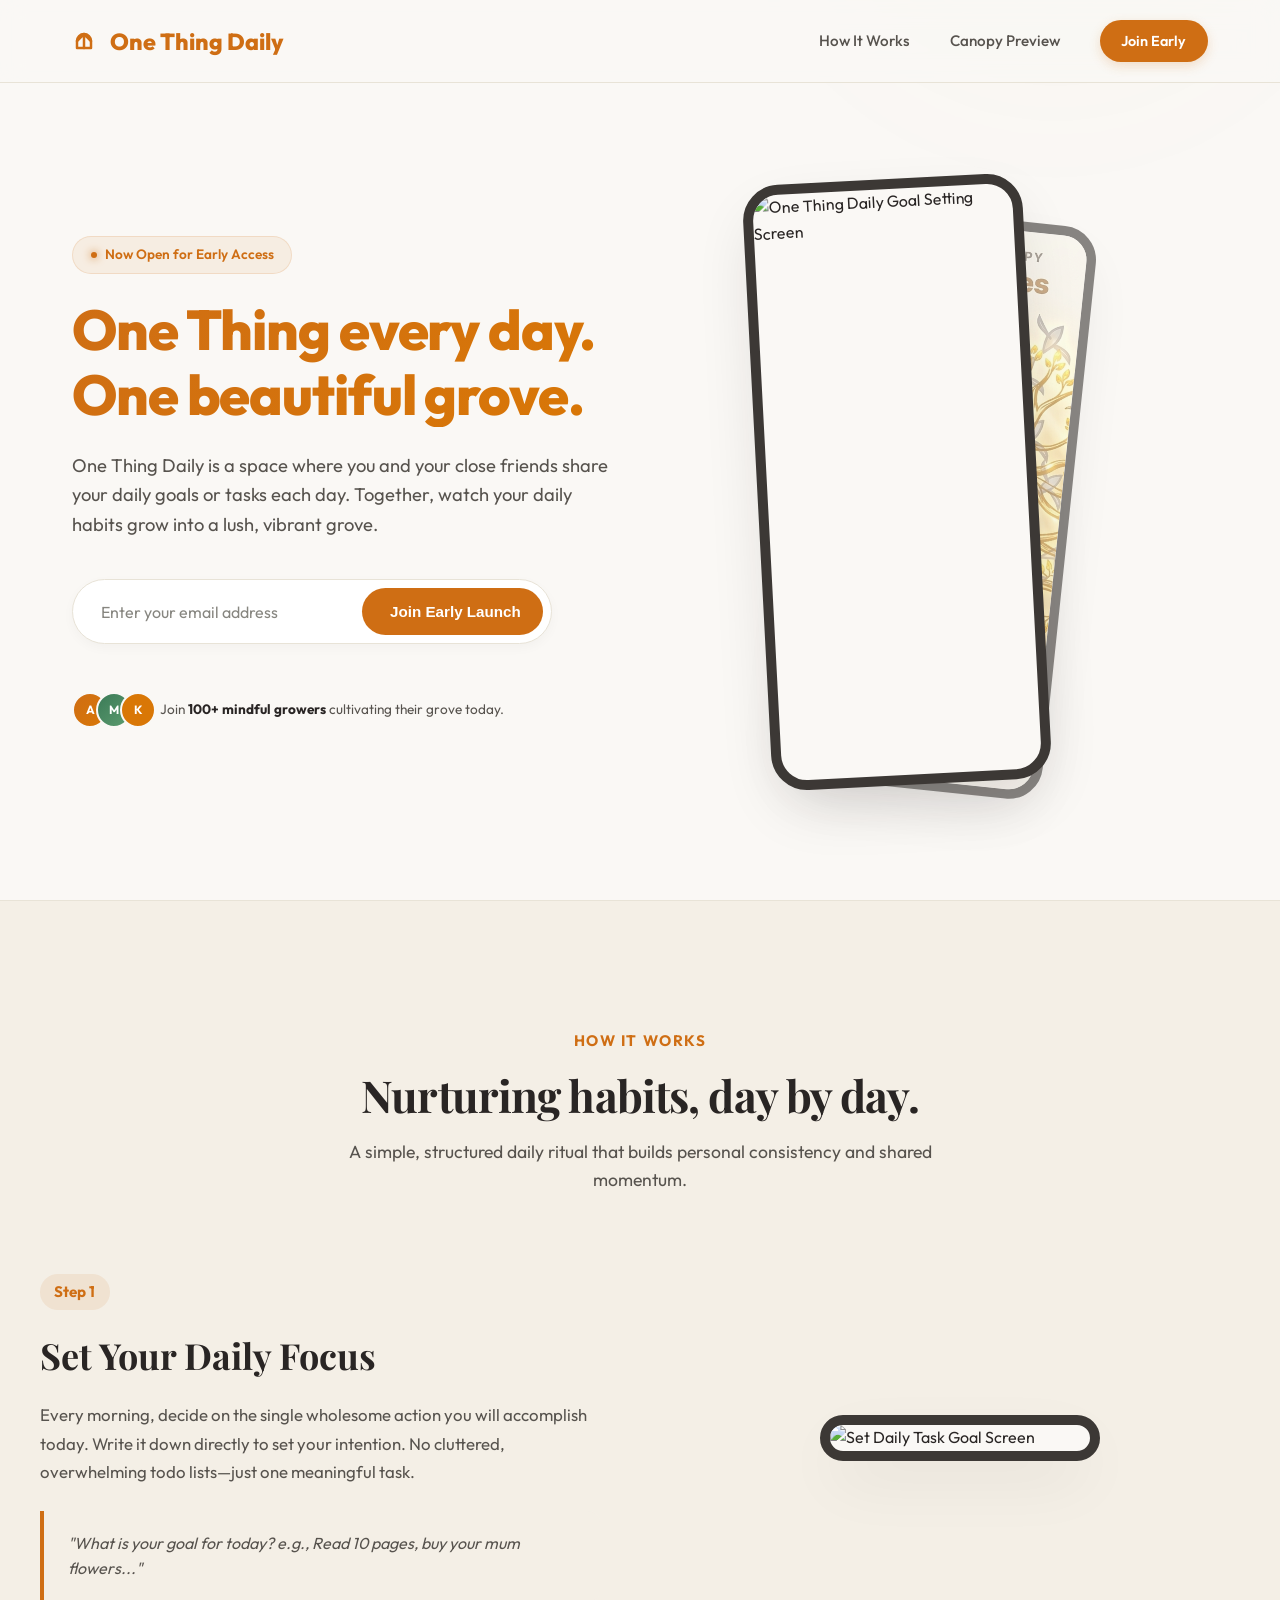
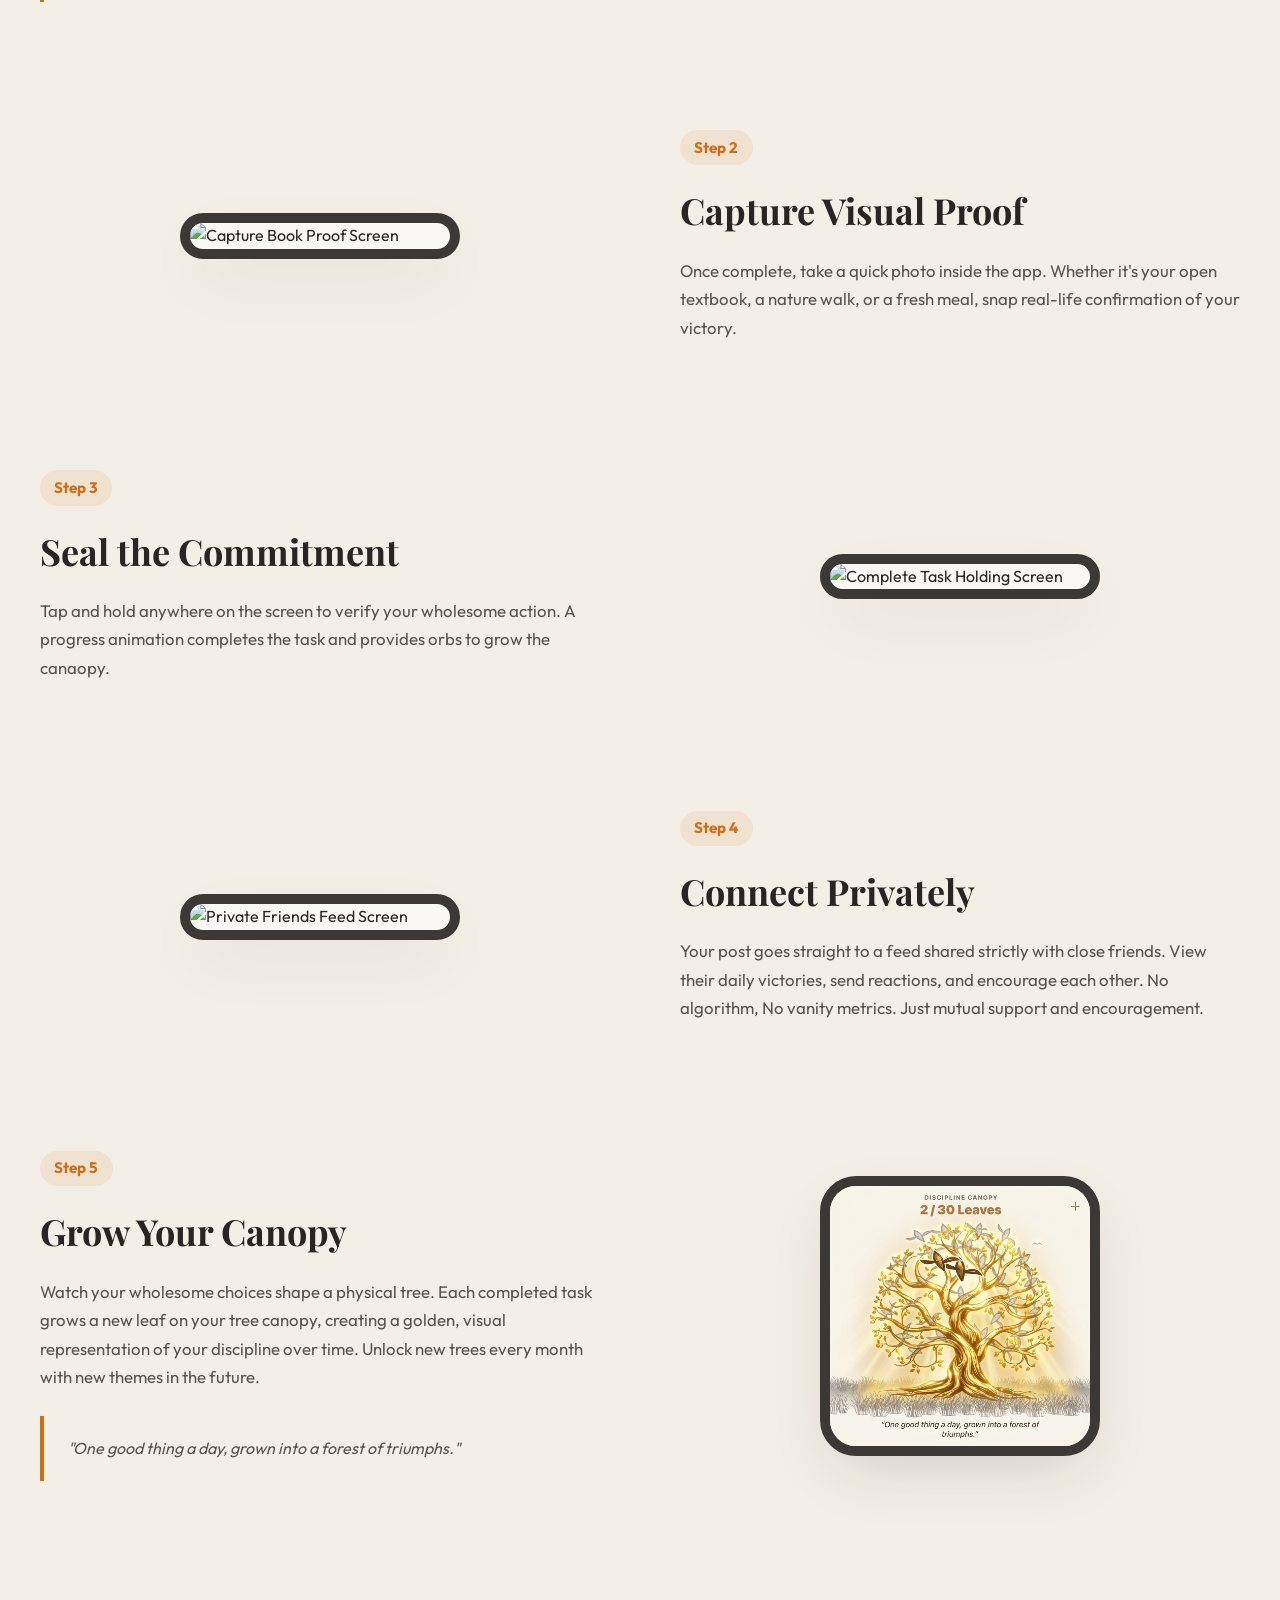
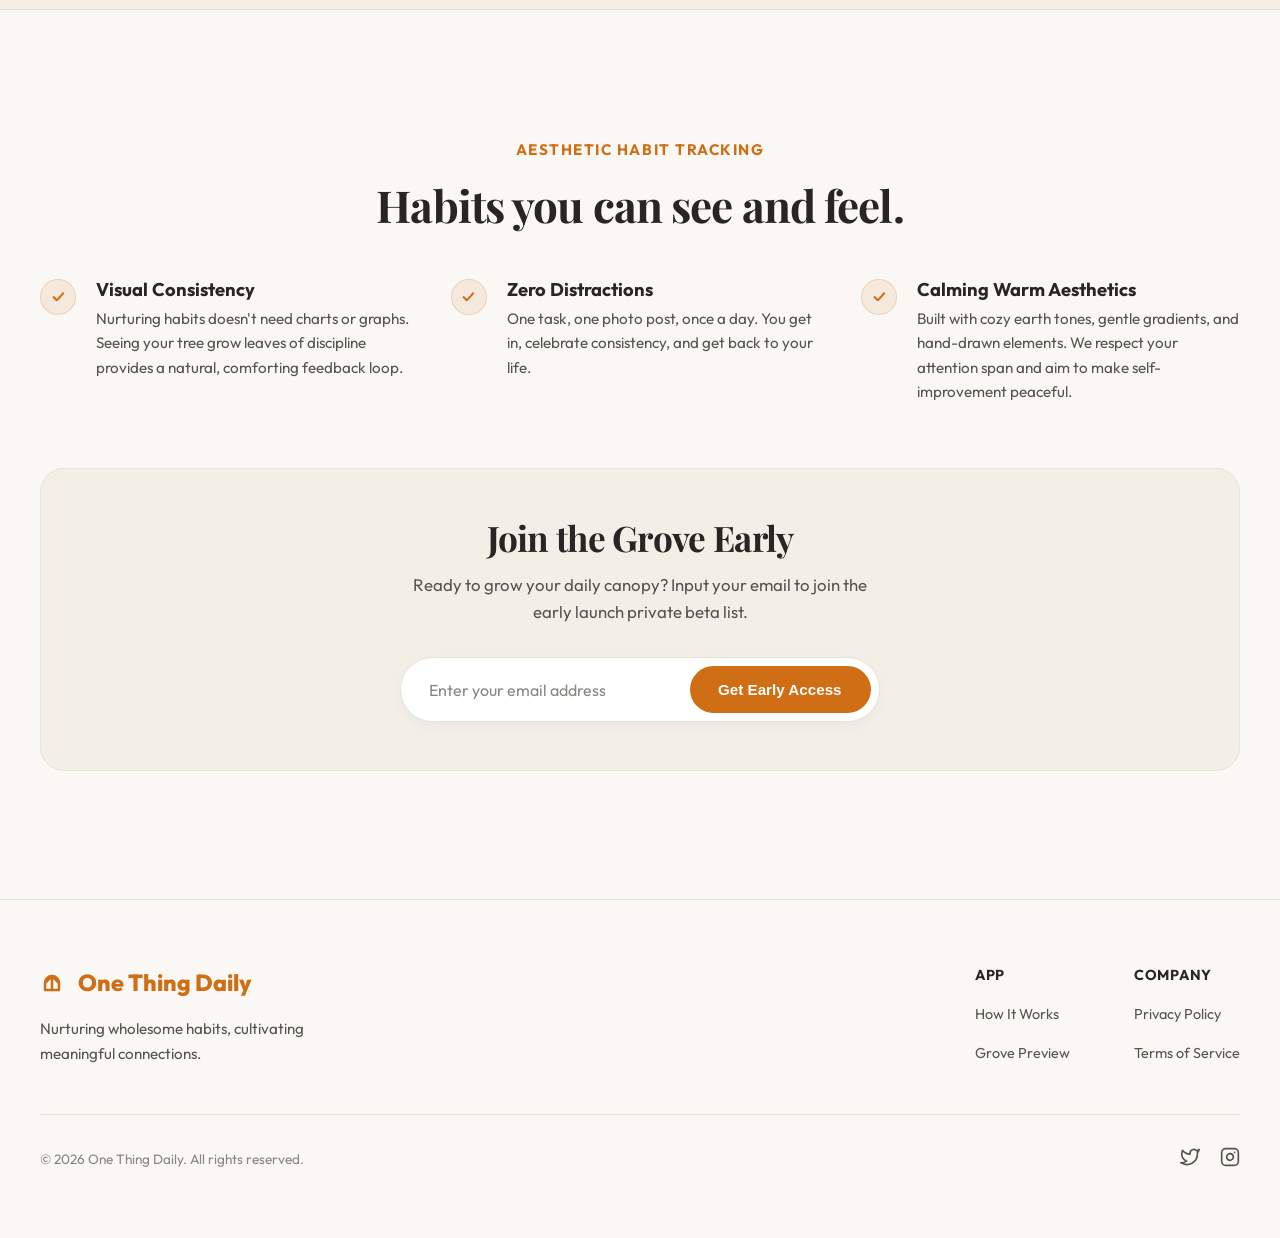
==== commit 1f987fe1: "force fresh deployment run" ====
--- a/index.html
+++ b/index.html
@@ -26,6 +26,7 @@
       </a>
       <nav class="nav-links">
         <a href="#how-it-works" class="nav-link">How It Works</a>
+        <a href="#preview" class="nav-link">Canopy Preview</a>
         <a href="#join" class="btn-nav">Join Early</a>
       </nav>
     </div>
@@ -112,11 +113,6 @@
         <div class="grid-showcase">
           <!-- Step 1 -->
           <div class="showcase-row">
-            <!-- Mobile-only: section header shown as part of first slide -->
-            <div class="mobile-steps-header">
-              <span class="section-subtitle">How it works</span>
-              <h2 class="section-title">Nurturing habits, day by day.</h2>
-            </div>
             <div class="showcase-col-text">
               <span class="step-num">Step 1</span>
               <h3 class="showcase-heading">Set Your Daily Focus</h3>
@@ -371,7 +367,7 @@
 
       // Nav links — same smooth RAF scroll, section centered in viewport
       document.querySelectorAll('a[href^="#"]:not([href="#"])').forEach(anchor => {
-        anchor.addEventListener('click', function(e) {
+        anchor.addEventListener('click', function (e) {
           e.preventDefault();
           const target = document.querySelector(this.getAttribute('href'));
           if (!target) return;
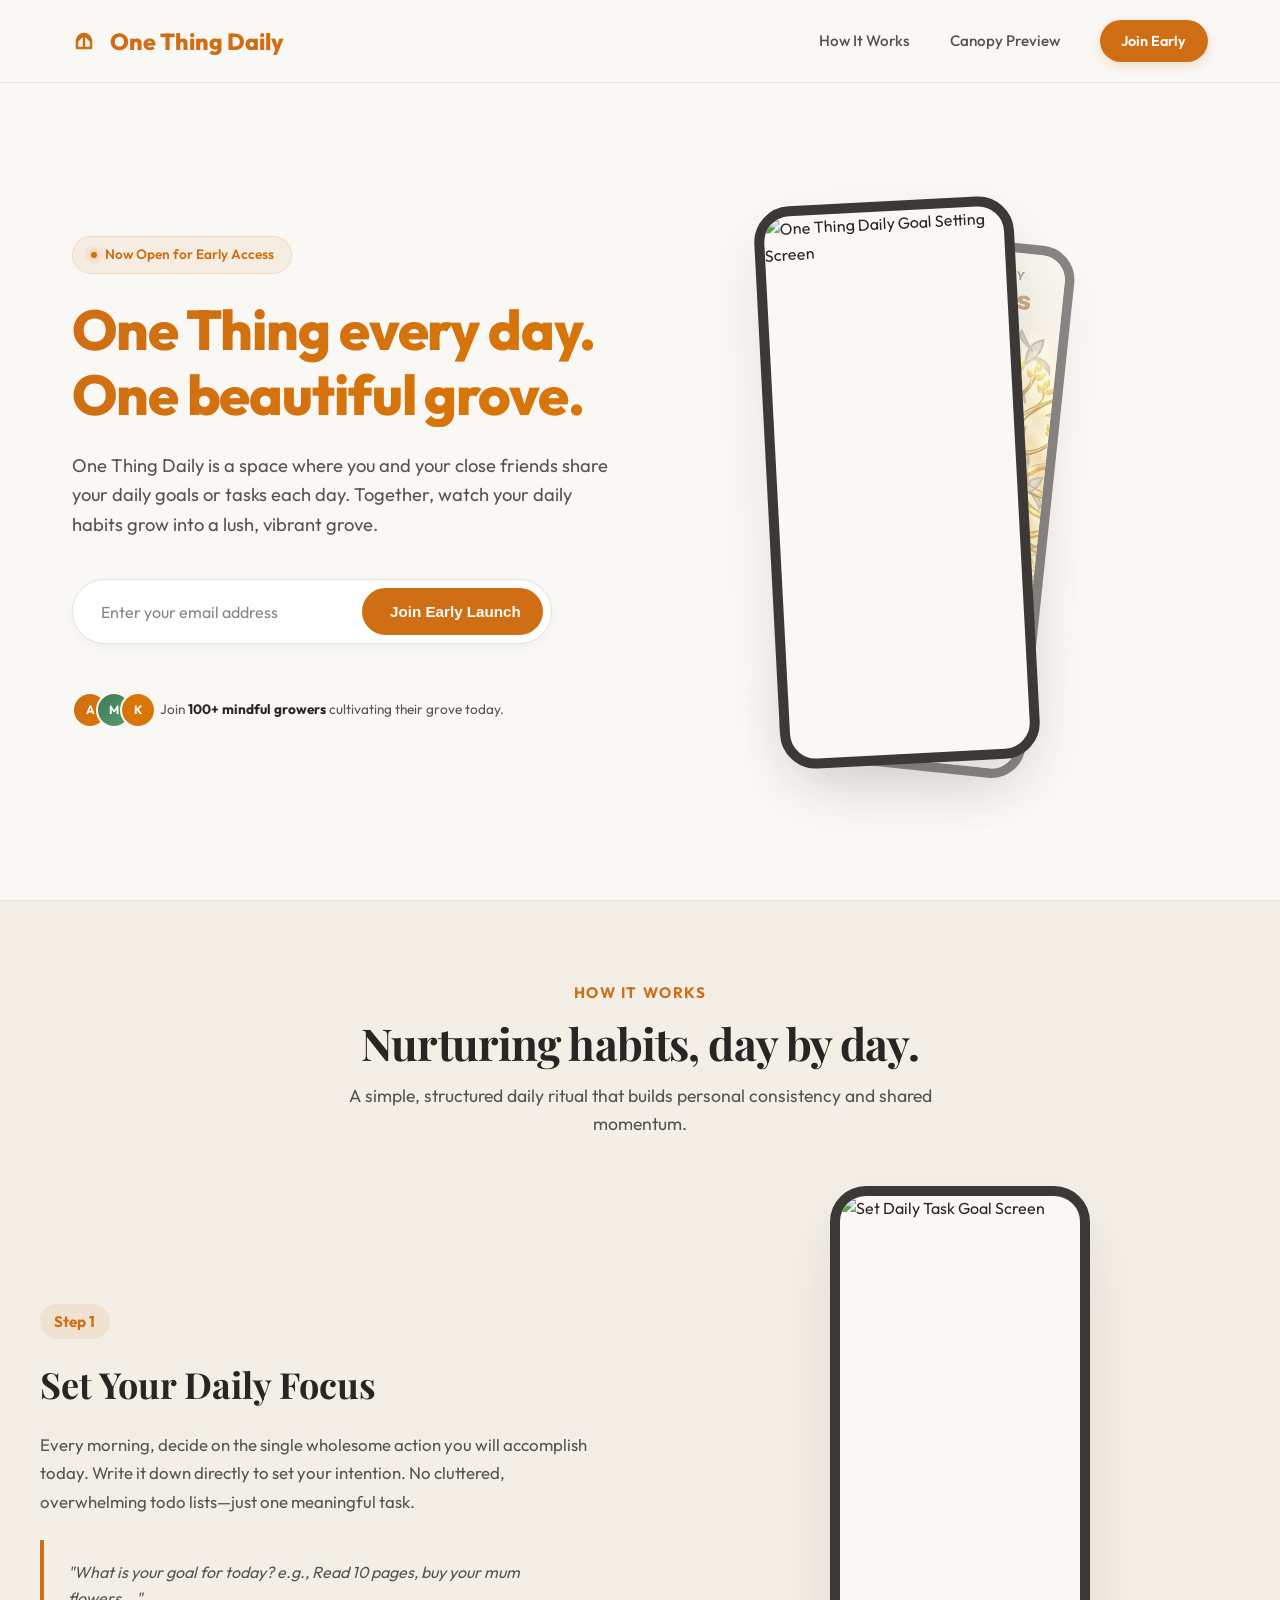
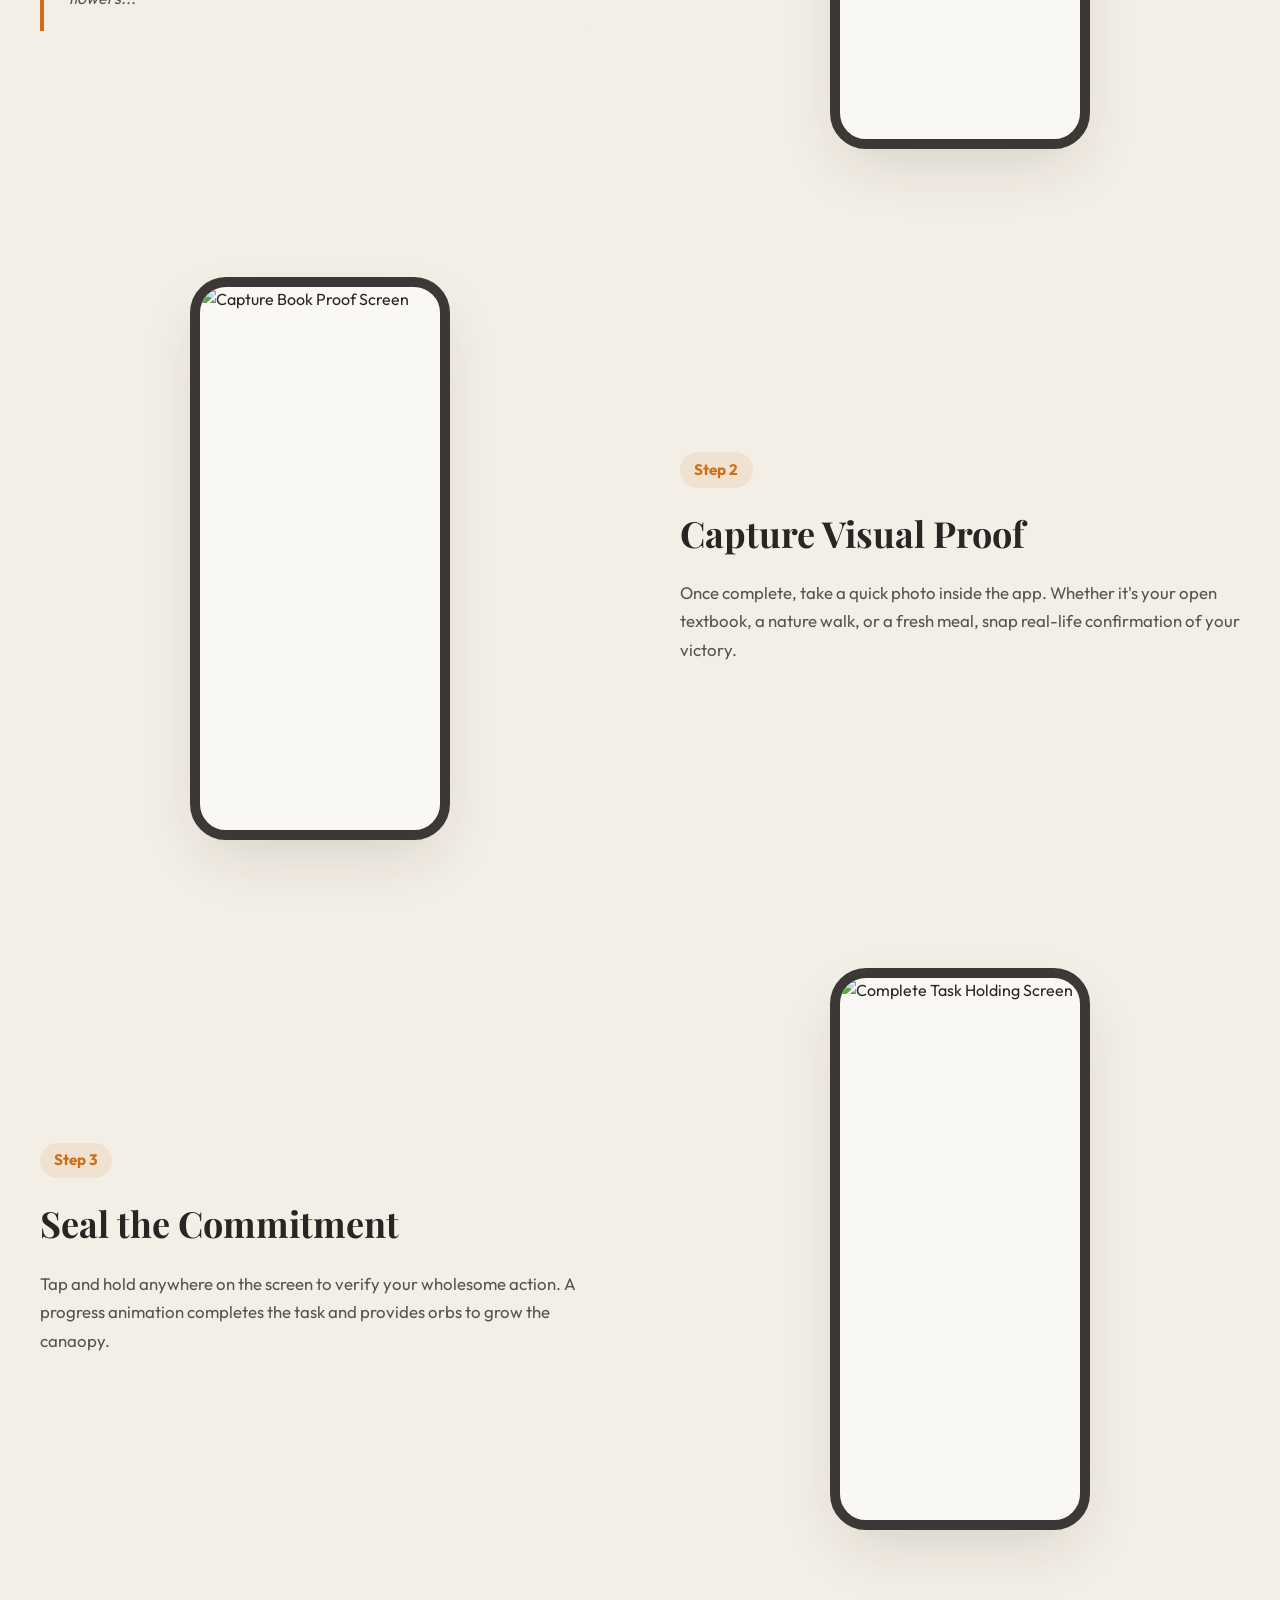
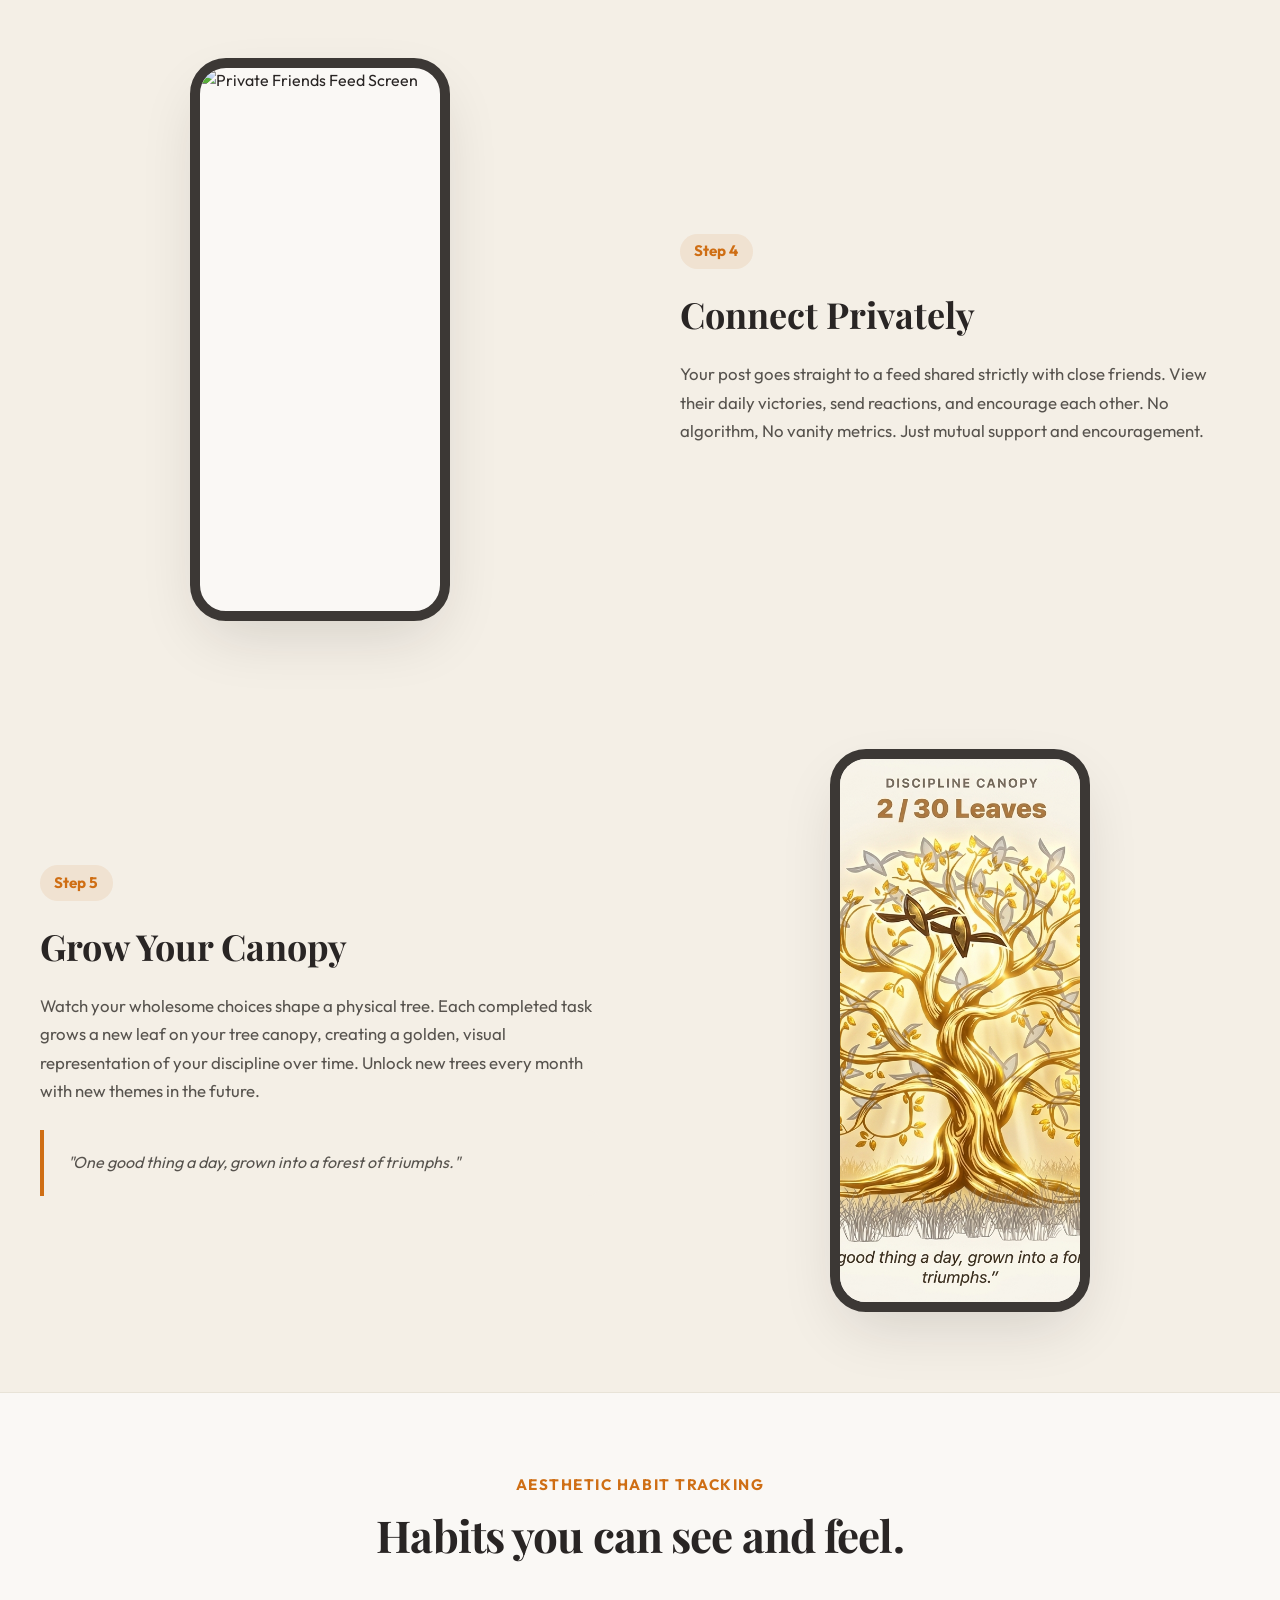
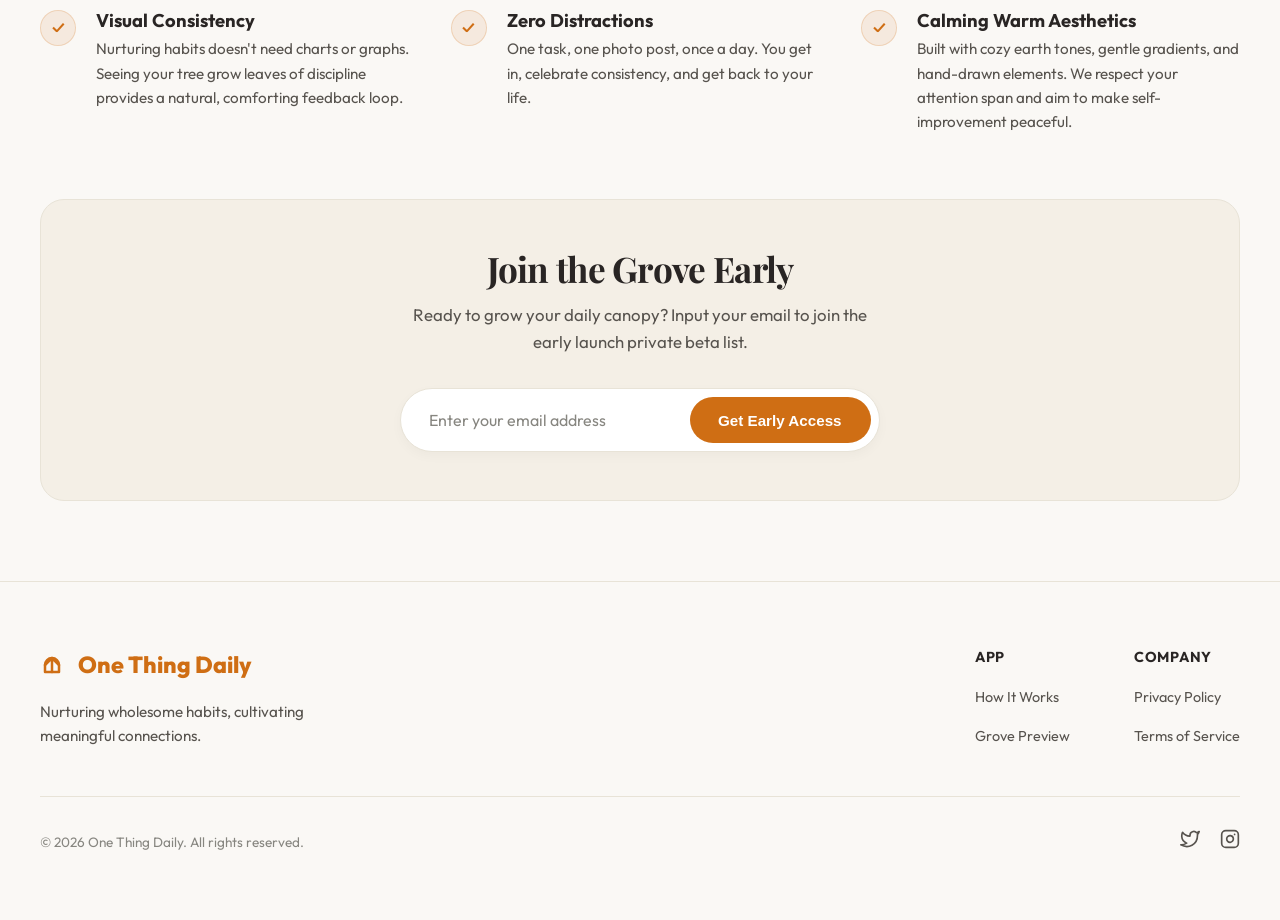
==== commit 030f2839: "Adjust spacing and scroll offset to fit How It Works header and Step 1 together" ====
--- a/index.html
+++ b/index.html
@@ -338,21 +338,34 @@
         const form = document.getElementById(formId);
         const feedback = document.getElementById(feedbackId);
 
+        // ─── REPLACE THIS URL after deploying your Google Apps Script ───
+        const SHEET_URL = 'https://script.google.com/macros/s/AKfycbxtCf5w4yiGoLZMQnaOVyADJSii2kUGokW6PbsSyrC-W0SF4MMrDN9voVi9pQZrz_Ztcg/exec';
+
         if (form && feedback) {
-          form.addEventListener('submit', (e) => {
+          form.addEventListener('submit', async (e) => {
             e.preventDefault();
             const button = form.querySelector('button');
-
-            // Simulating API loading state
+            const email = form.querySelector('input[type="email"]').value.trim();
+
             button.disabled = true;
             button.style.opacity = '0.7';
             button.querySelector('span').innerText = 'Sending...';
 
-            setTimeout(() => {
-              form.style.display = 'none';
-              feedback.innerHTML = "✓ Thank you for signing up! You're on the early list.";
-              feedback.classList.add('success');
-            }, 1000);
+            try {
+              // no-cors: response unreadable but the request reaches Apps Script
+              await fetch(SHEET_URL, {
+                method: 'POST',
+                mode: 'no-cors',
+                headers: { 'Content-Type': 'application/x-www-form-urlencoded' },
+                body: 'email=' + encodeURIComponent(email)
+              });
+            } catch (_) {
+              // network errors still show success — Apps Script received the data
+            }
+
+            form.style.display = 'none';
+            feedback.innerHTML = "✓ Thank you for signing up! You're on the early list.";
+            feedback.classList.add('success');
           });
         }
       };
@@ -382,9 +395,11 @@
       // Apple-style snap scroll — intercept wheel & touch
       // =====================================================
       function buildSnapTargets() {
+        const rows = Array.from(document.querySelectorAll('.showcase-row'));
         return [
           document.querySelector('.hero'),
-          ...Array.from(document.querySelectorAll('.showcase-row')),
+          document.querySelector('#how-it-works'), // section header + Step 1 together
+          ...rows.slice(1),                        // Steps 2, 3, 4, 5
           document.querySelector('#preview'),
           document.querySelector('#join')
         ].filter(Boolean);
@@ -426,8 +441,17 @@
 
         const el = targets[idx];
         const elTop = el.getBoundingClientRect().top + window.pageYOffset;
-        const elCenter = elTop + el.offsetHeight / 2;
-        const targetScrollTop = Math.max(0, elCenter - window.innerHeight / 2);
+        let targetScrollTop;
+
+        if (el.id === 'how-it-works') {
+          // Top-align so both the section header AND Step 1 are visible below the navbar
+          const headerH = document.querySelector('.header').offsetHeight;
+          targetScrollTop = Math.max(0, elTop - headerH + 20);
+        } else {
+          // Center all other targets in the viewport
+          const elCenter = elTop + el.offsetHeight / 2;
+          targetScrollTop = Math.max(0, elCenter - window.innerHeight / 2);
+        }
 
         smoothScrollTo(targetScrollTop, 700);
       }
--- a/style.css
+++ b/style.css
@@ -388,21 +388,23 @@
 
 /* Phone Frame Mockups */
 .phone-frame {
-  border: 10px solid #3C3835; /* Softer, warmer device frame border */
+  border: 10px solid #3C3835;
   border-radius: 36px;
   box-shadow: var(--shadow-phone);
   background: #FAF8F5;
   overflow: hidden;
-  width: 100%;
-  max-width: 280px;
+  width: 260px;
+  aspect-ratio: 390 / 844; /* iPhone standard ratio */
+  flex-shrink: 0;
   margin: 0 auto;
   position: relative;
 }
 
 .phone-frame img {
   width: 100%;
-  height: auto;
+  height: 100%;
   display: block;
+  object-fit: cover;
 }
 
 /* Hero Media Stack */
@@ -436,10 +438,12 @@
 }
 
 .hero-phone-container .phone-frame {
-  aspect-ratio: 1170 / 2532;
+  width: 260px;
+  aspect-ratio: 390 / 844;
 }
 
 .hero-phone-container .phone-frame img {
+  width: 100%;
   height: 100%;
   object-fit: cover;
 }
@@ -448,7 +452,7 @@
 
 
 .section {
-  padding: 8rem 2rem;
+  padding: 5rem 2rem;
   scroll-margin-top: 80px;
 }
 
@@ -470,10 +474,10 @@
 .section-header {
   text-align: center;
   max-width: 650px;
-  margin: 0 auto 5rem;
+  margin: 0 auto 3rem;
   display: flex;
   flex-direction: column;
-  gap: 1rem;
+  gap: 0.75rem;
 }
 
 .section-subtitle {
@@ -901,11 +905,6 @@
   margin: 1.5rem auto 0;
   width: 100%;
   max-width: 480px;
-}
-
-/* Mobile-only steps header — hidden on desktop */
-.mobile-steps-header {
-  display: none;
 }
 
 /* ==============================================
@@ -1006,28 +1005,9 @@
     overflow: hidden;
   }
 
-  /* Hide the standalone section header on mobile (it lives inside the first slide instead) */
   #how-it-works .section-header {
-    display: none;
-  }
-
-  /* Show mobile-only steps header inside first carousel slide */
-  .mobile-steps-header {
-    display: block;
-    width: 100%;
     text-align: center;
-    padding: 0 0 1rem;
-    order: 0;
-  }
-
-  .mobile-steps-header .section-subtitle {
-    display: block;
-    margin-bottom: 0.4rem;
-  }
-
-  .mobile-steps-header .section-title {
-    font-size: 1.6rem;
-    line-height: 1.2;
+    padding: 0 1.5rem 2rem;
   }
 
   /* ── Horizontal carousel ── */
@@ -1076,10 +1056,11 @@
     width: 100%;
   }
 
-  /* Constrain phone frame on mobile */
+  /* Constrain phone frame on mobile — same ratio, smaller size */
   .showcase-col-image .phone-frame {
-    width: 55vw;
-    max-width: 240px;
+    width: 48vw;
+    max-width: 210px;
+    aspect-ratio: 390 / 844;
   }
 
   .step-num, .showcase-accent-box {
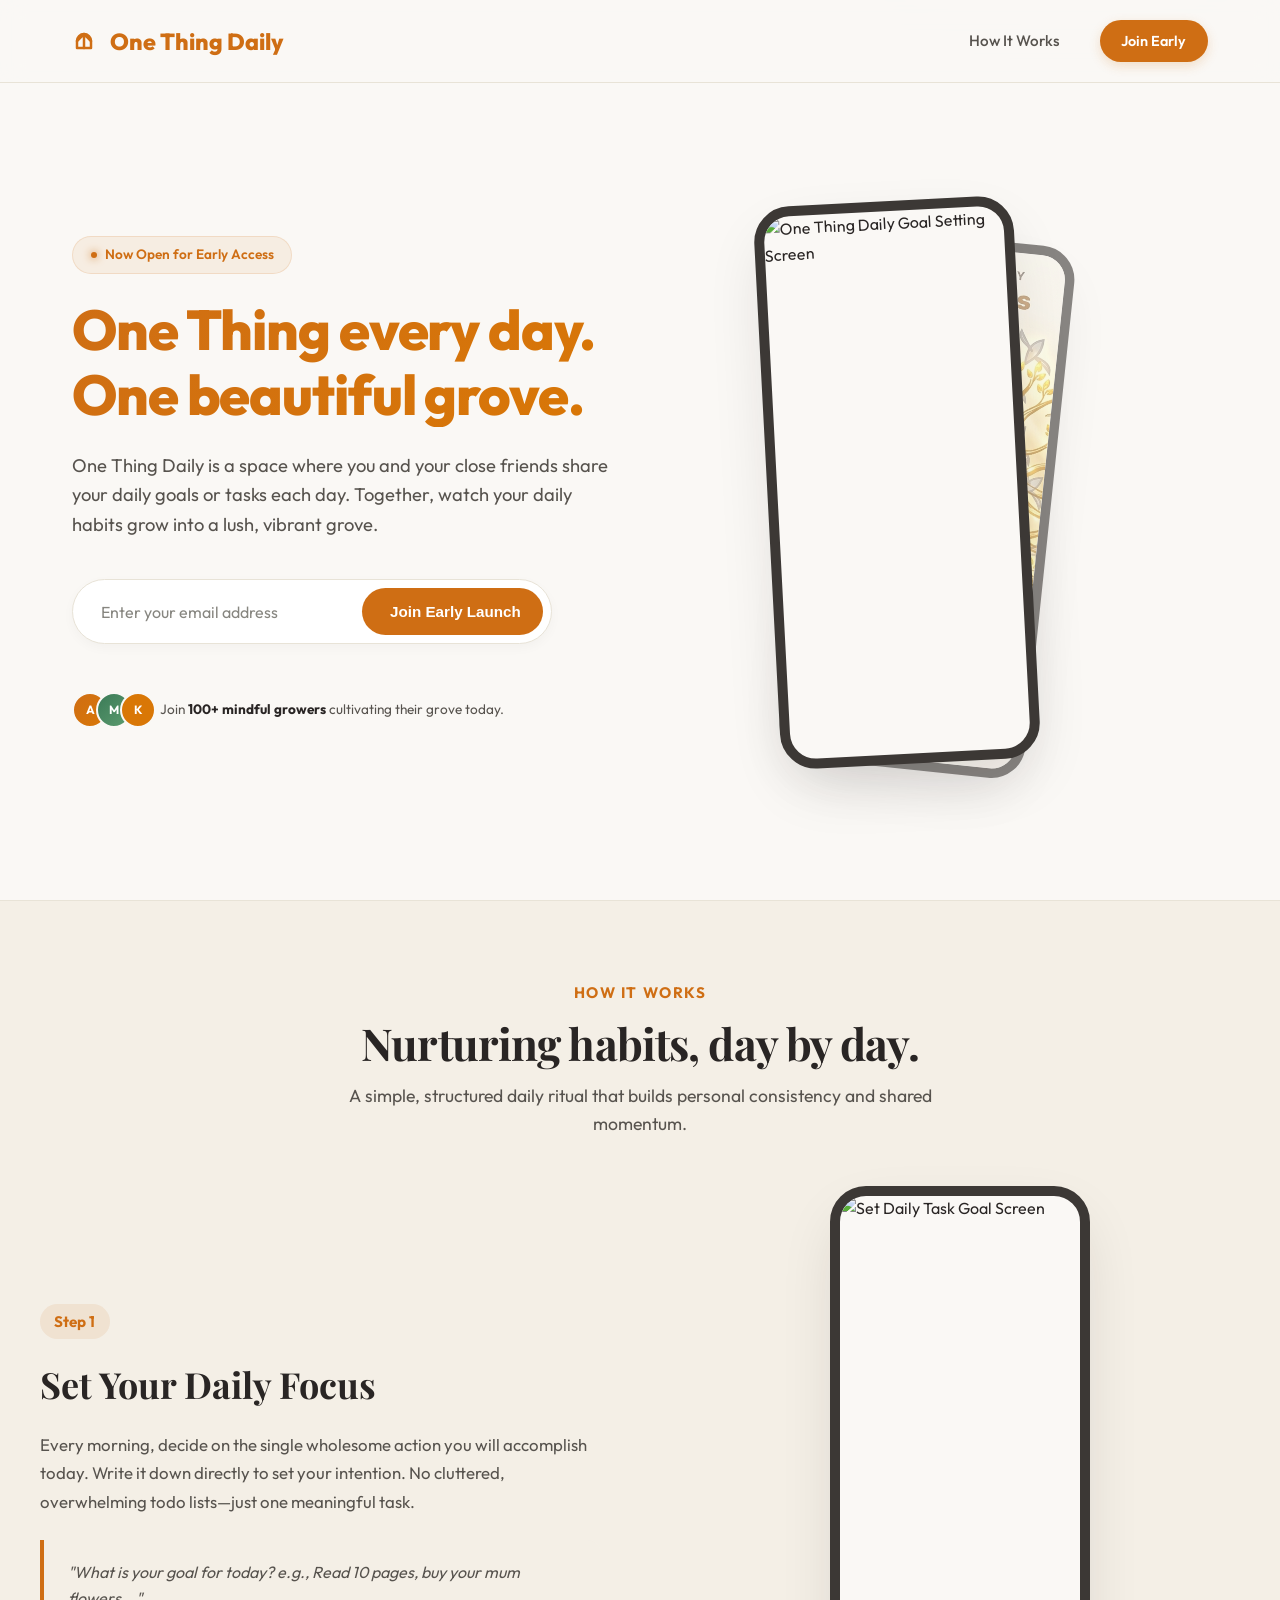
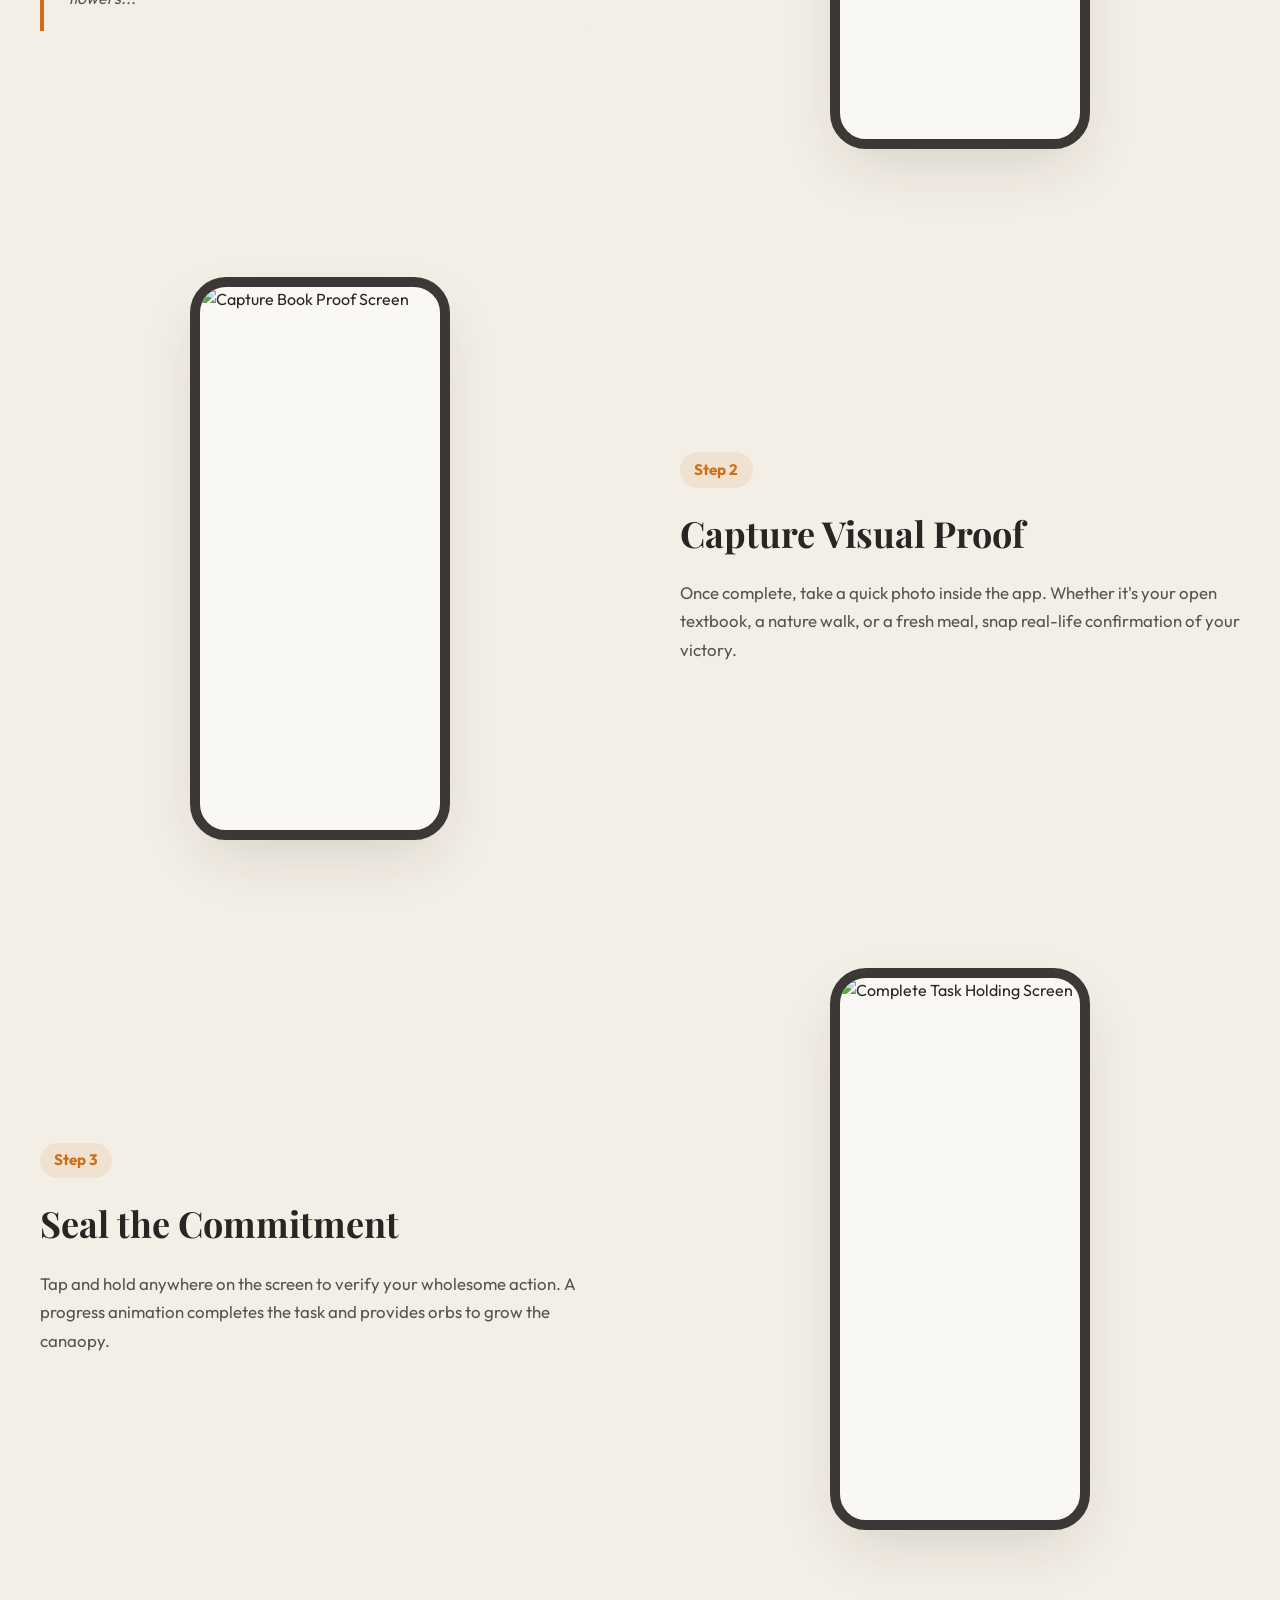
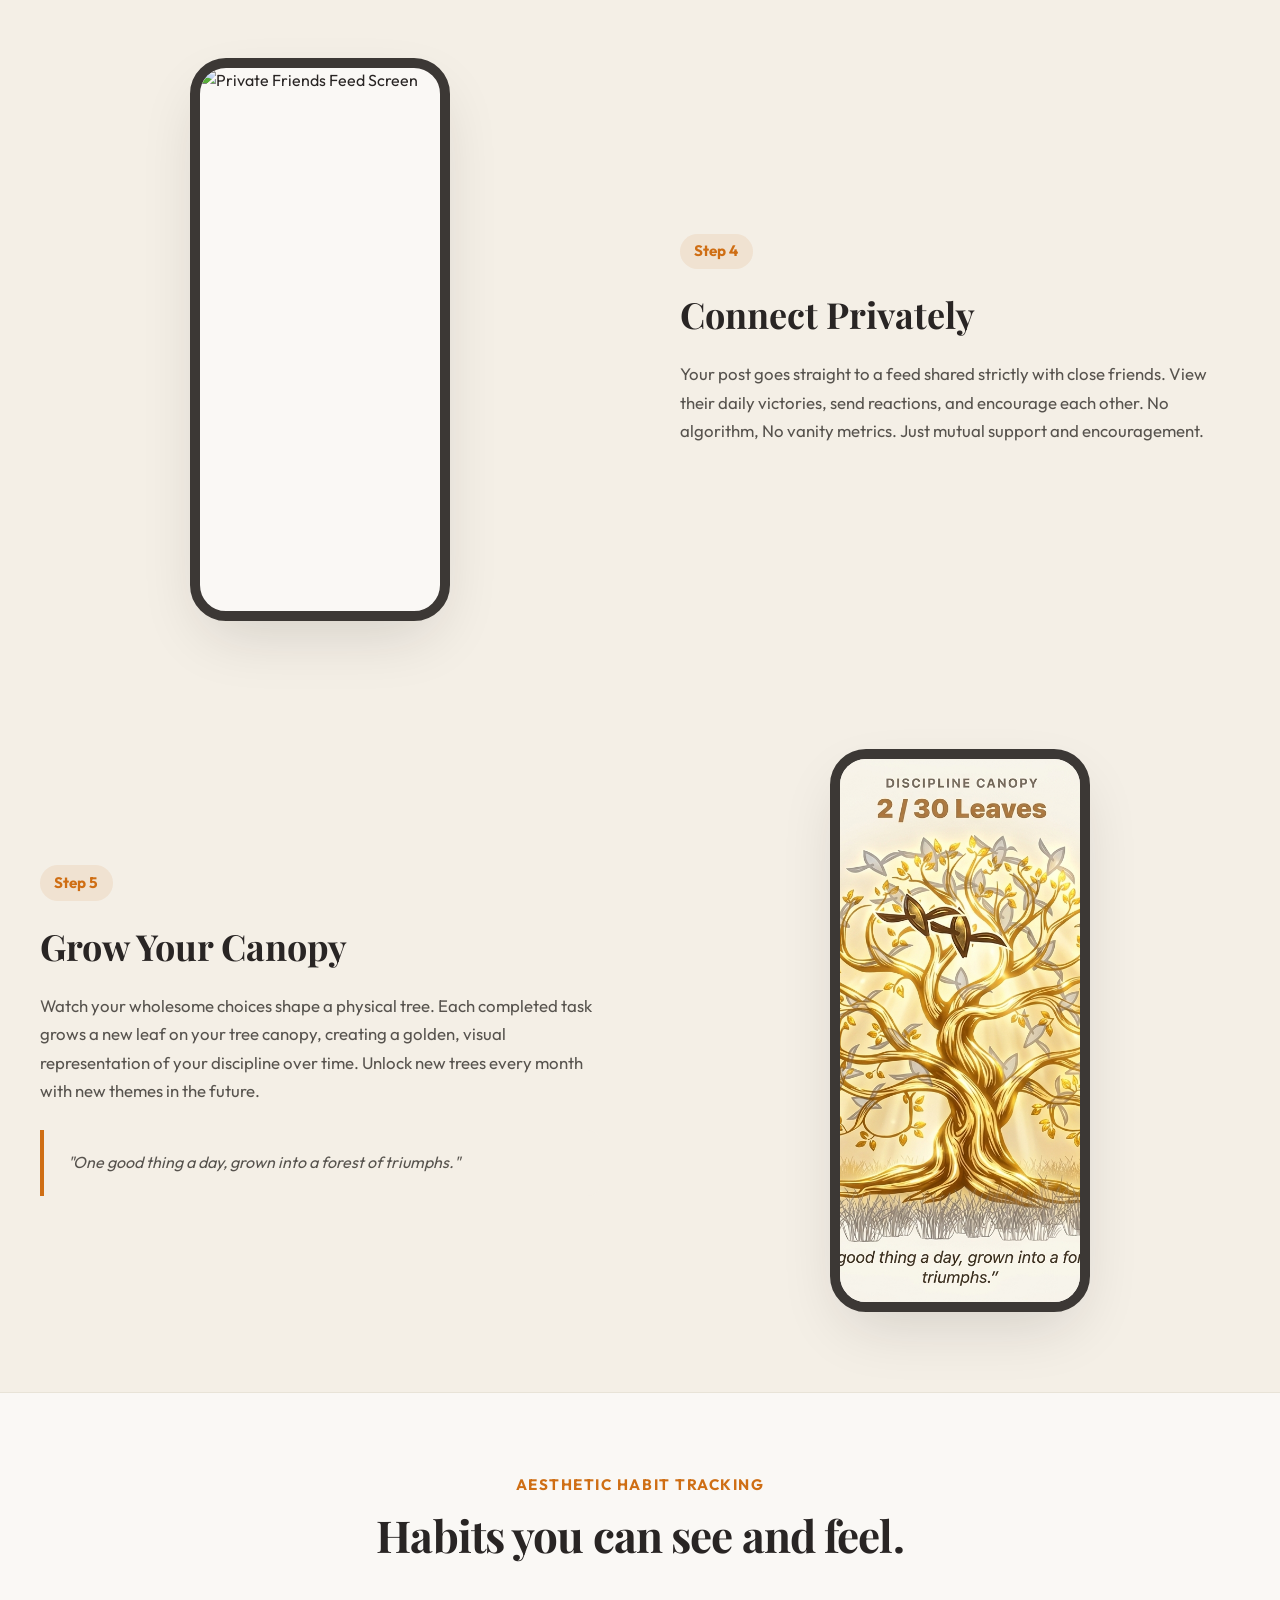
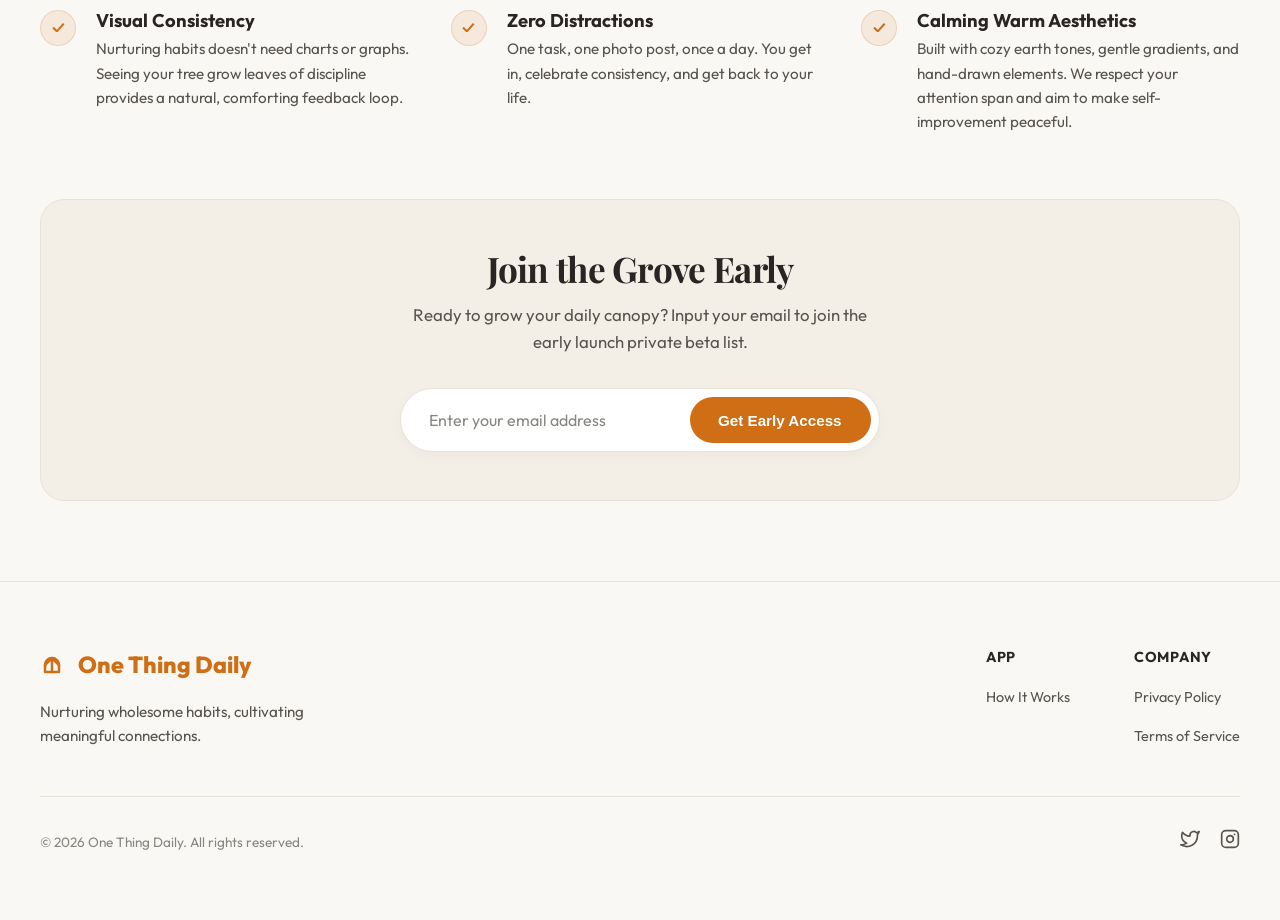
==== commit b18d7ebc: "Remove canopy preview nav links; fix how it works click scroll to top-align at step 1" ====
--- a/index.html
+++ b/index.html
@@ -26,7 +26,6 @@
       </a>
       <nav class="nav-links">
         <a href="#how-it-works" class="nav-link">How It Works</a>
-        <a href="#preview" class="nav-link">Canopy Preview</a>
         <a href="#join" class="btn-nav">Join Early</a>
       </nav>
     </div>
@@ -295,7 +294,6 @@
           <div class="footer-links-col">
             <span class="footer-col-title">App</span>
             <a href="#how-it-works" class="footer-link">How It Works</a>
-            <a href="#preview" class="footer-link">Grove Preview</a>
           </div>
           <div class="footer-links-col">
             <span class="footer-col-title">Company</span>
@@ -378,15 +376,24 @@
         anchor.addEventListener('click', e => e.preventDefault());
       });
 
-      // Nav links — same smooth RAF scroll, section centered in viewport
+      // Nav links — same smooth RAF scroll
       document.querySelectorAll('a[href^="#"]:not([href="#"])').forEach(anchor => {
         anchor.addEventListener('click', function (e) {
           e.preventDefault();
           const target = document.querySelector(this.getAttribute('href'));
           if (!target) return;
           const elTop = target.getBoundingClientRect().top + window.pageYOffset;
-          const elCenter = elTop + target.offsetHeight / 2;
-          const targetScrollTop = Math.max(0, elCenter - window.innerHeight / 2);
+          const headerH = document.querySelector('.header').offsetHeight;
+          let targetScrollTop;
+
+          if (this.getAttribute('href') === '#how-it-works') {
+            // Scroll to the top of the section so we see the title and Step 1
+            targetScrollTop = Math.max(0, elTop - headerH + 20);
+          } else {
+            // Center in viewport for other sections
+            const elCenter = elTop + target.offsetHeight / 2;
+            targetScrollTop = Math.max(0, elCenter - window.innerHeight / 2);
+          }
           smoothScrollTo(targetScrollTop, 700);
         });
       });
@@ -398,8 +405,7 @@
         const rows = Array.from(document.querySelectorAll('.showcase-row'));
         return [
           document.querySelector('.hero'),
-          document.querySelector('#how-it-works'), // section header + Step 1 together
-          ...rows.slice(1),                        // Steps 2, 3, 4, 5
+          ...rows,                                 // Step 1, 2, 3, 4, 5 individually
           document.querySelector('#preview'),
           document.querySelector('#join')
         ].filter(Boolean);
@@ -443,10 +449,14 @@
         const elTop = el.getBoundingClientRect().top + window.pageYOffset;
         let targetScrollTop;
 
-        if (el.id === 'how-it-works') {
-          // Top-align so both the section header AND Step 1 are visible below the navbar
+        // Check if the current element is the FIRST showcase row (Step 1)
+        const firstRow = document.querySelector('.showcase-row');
+        if (el === firstRow) {
+          // Top-align to the parent container (#how-it-works) so both section header and Step 1 are in view
+          const parentSection = document.querySelector('#how-it-works');
+          const parentTop = parentSection.getBoundingClientRect().top + window.pageYOffset;
           const headerH = document.querySelector('.header').offsetHeight;
-          targetScrollTop = Math.max(0, elTop - headerH + 20);
+          targetScrollTop = Math.max(0, parentTop - headerH + 20);
         } else {
           // Center all other targets in the viewport
           const elCenter = elTop + el.offsetHeight / 2;
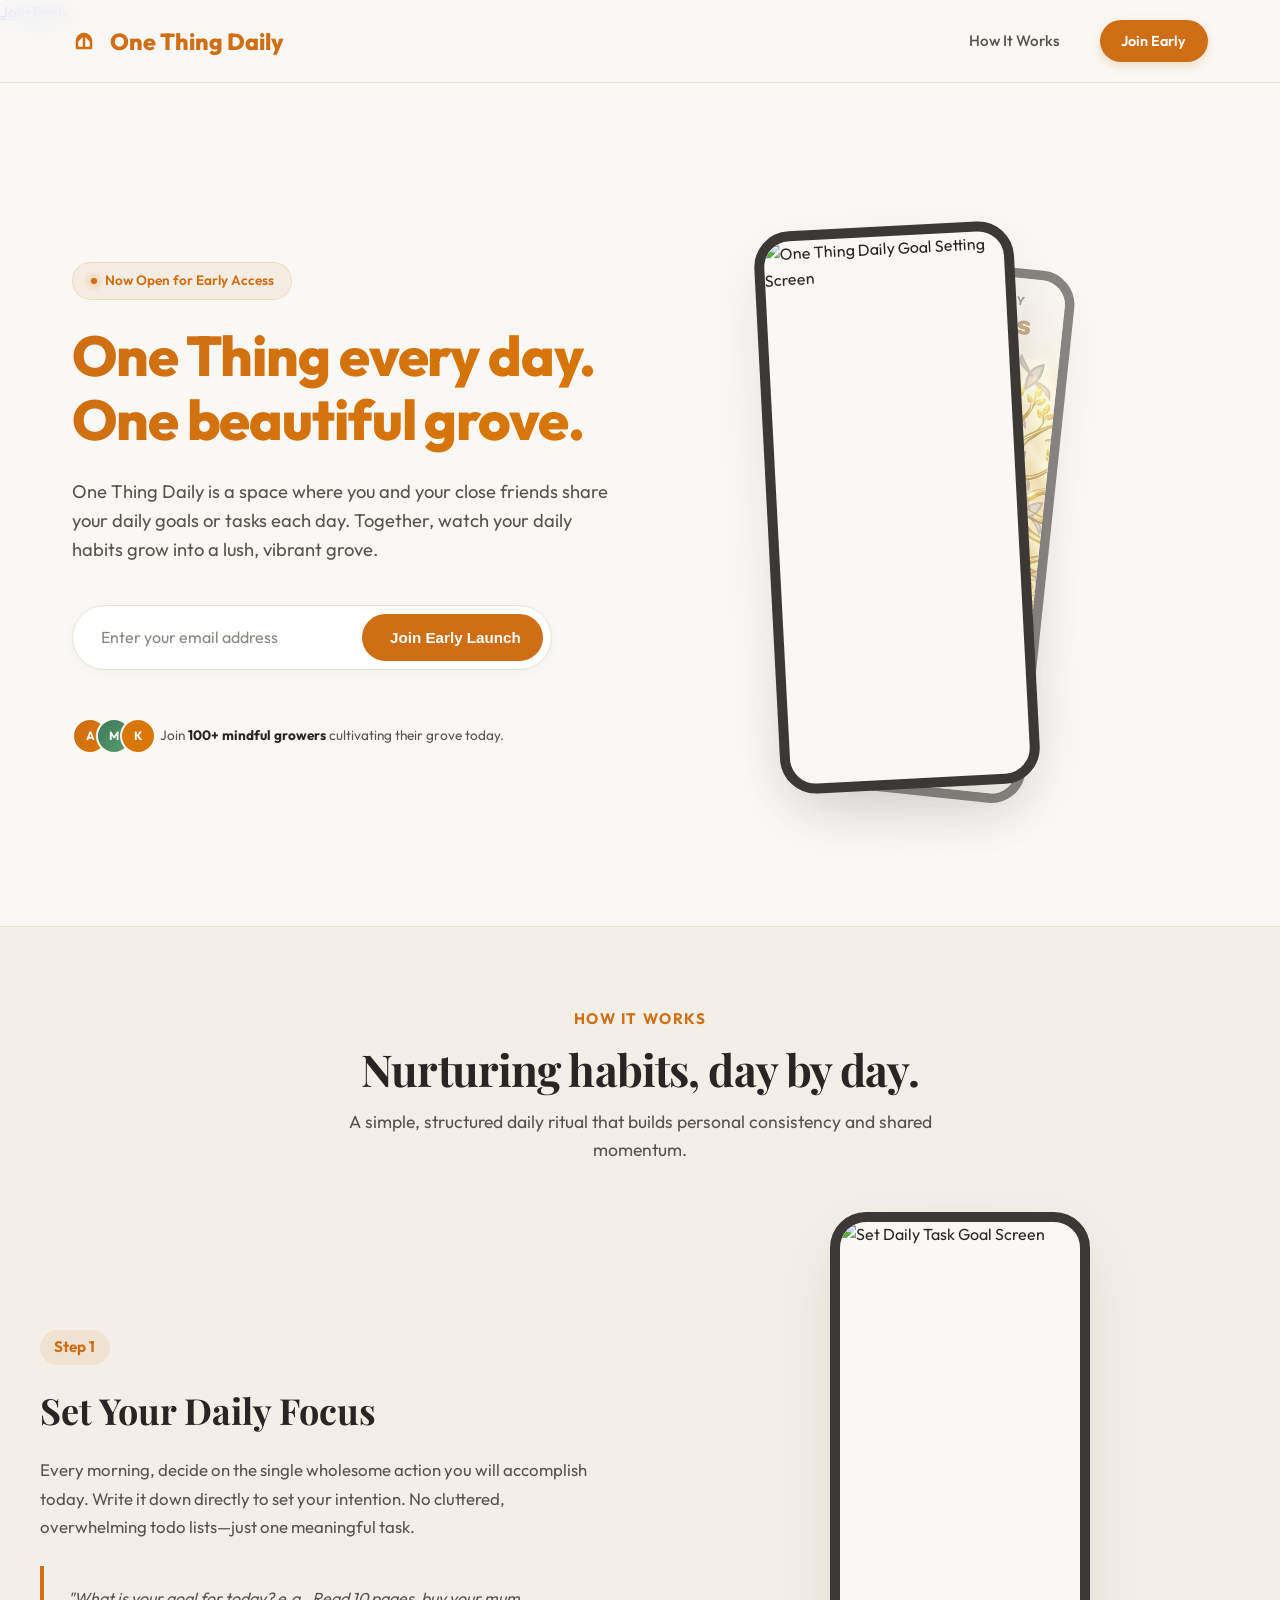
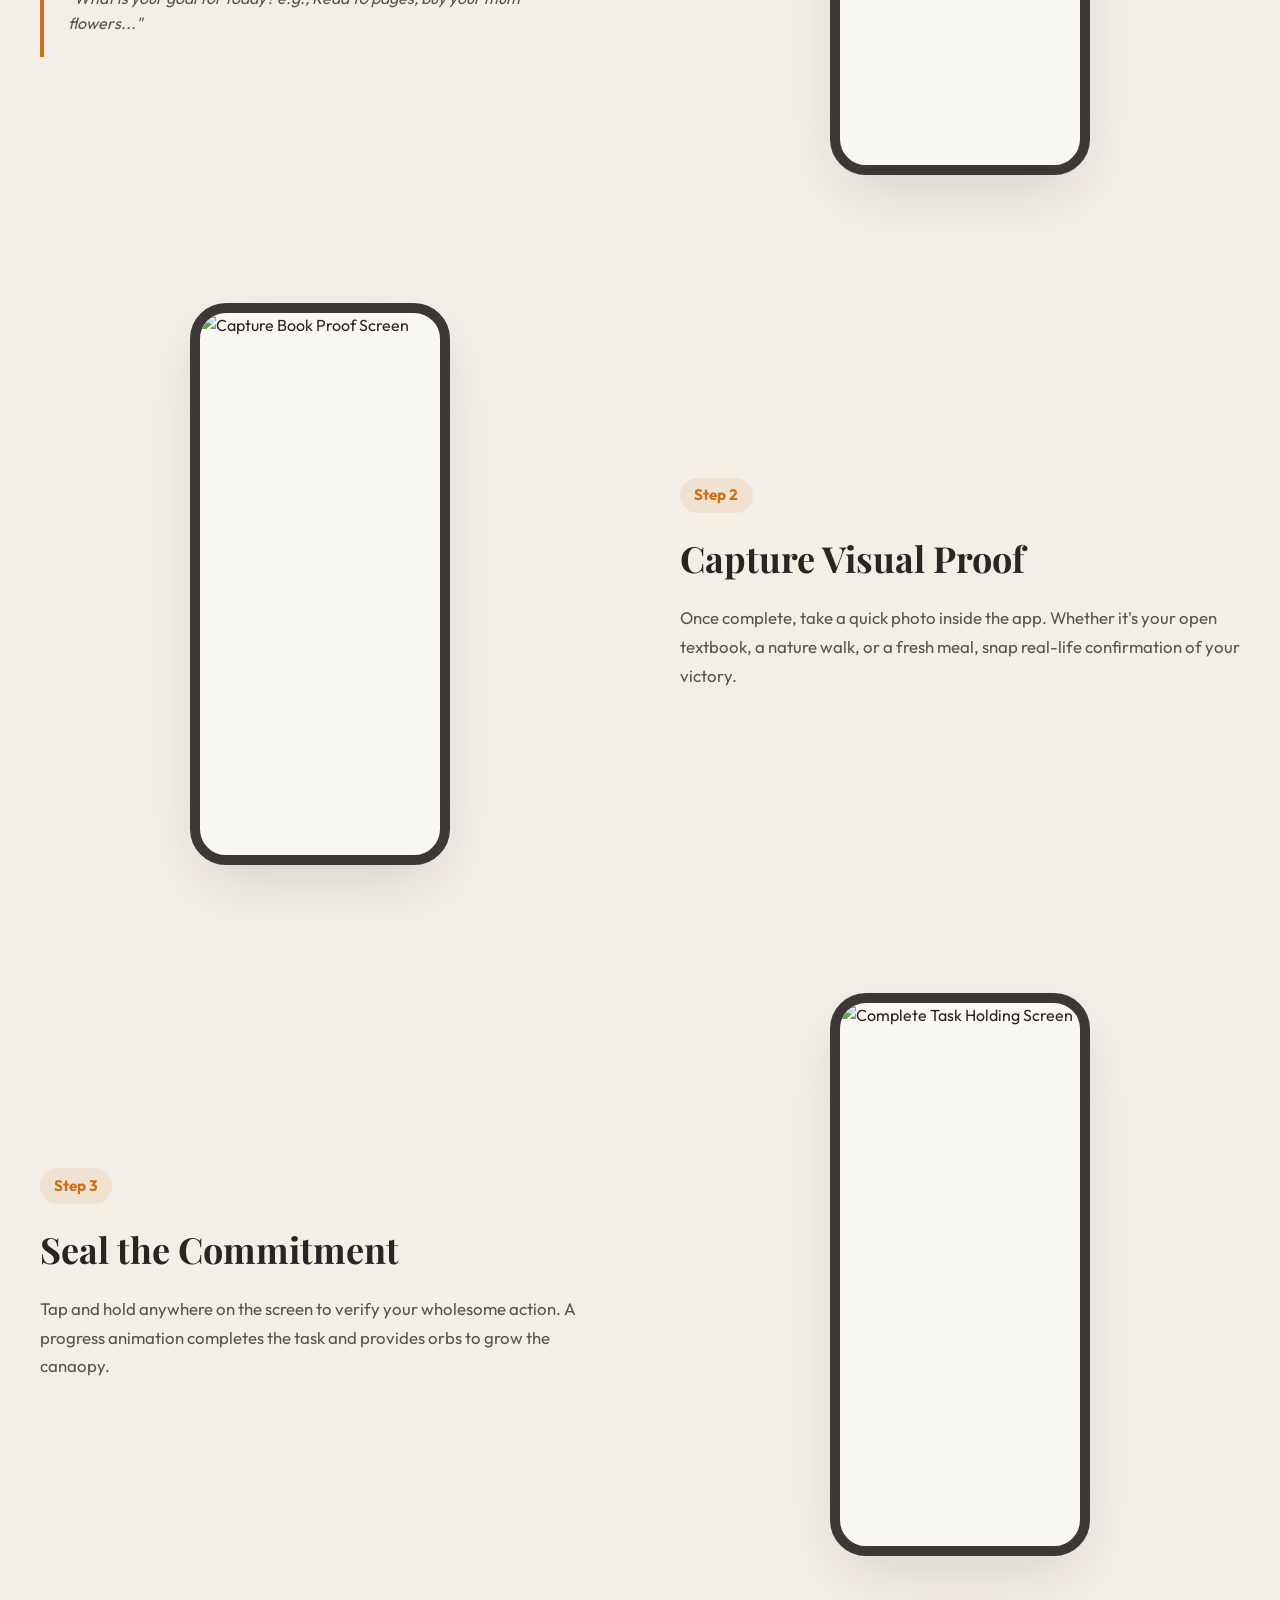
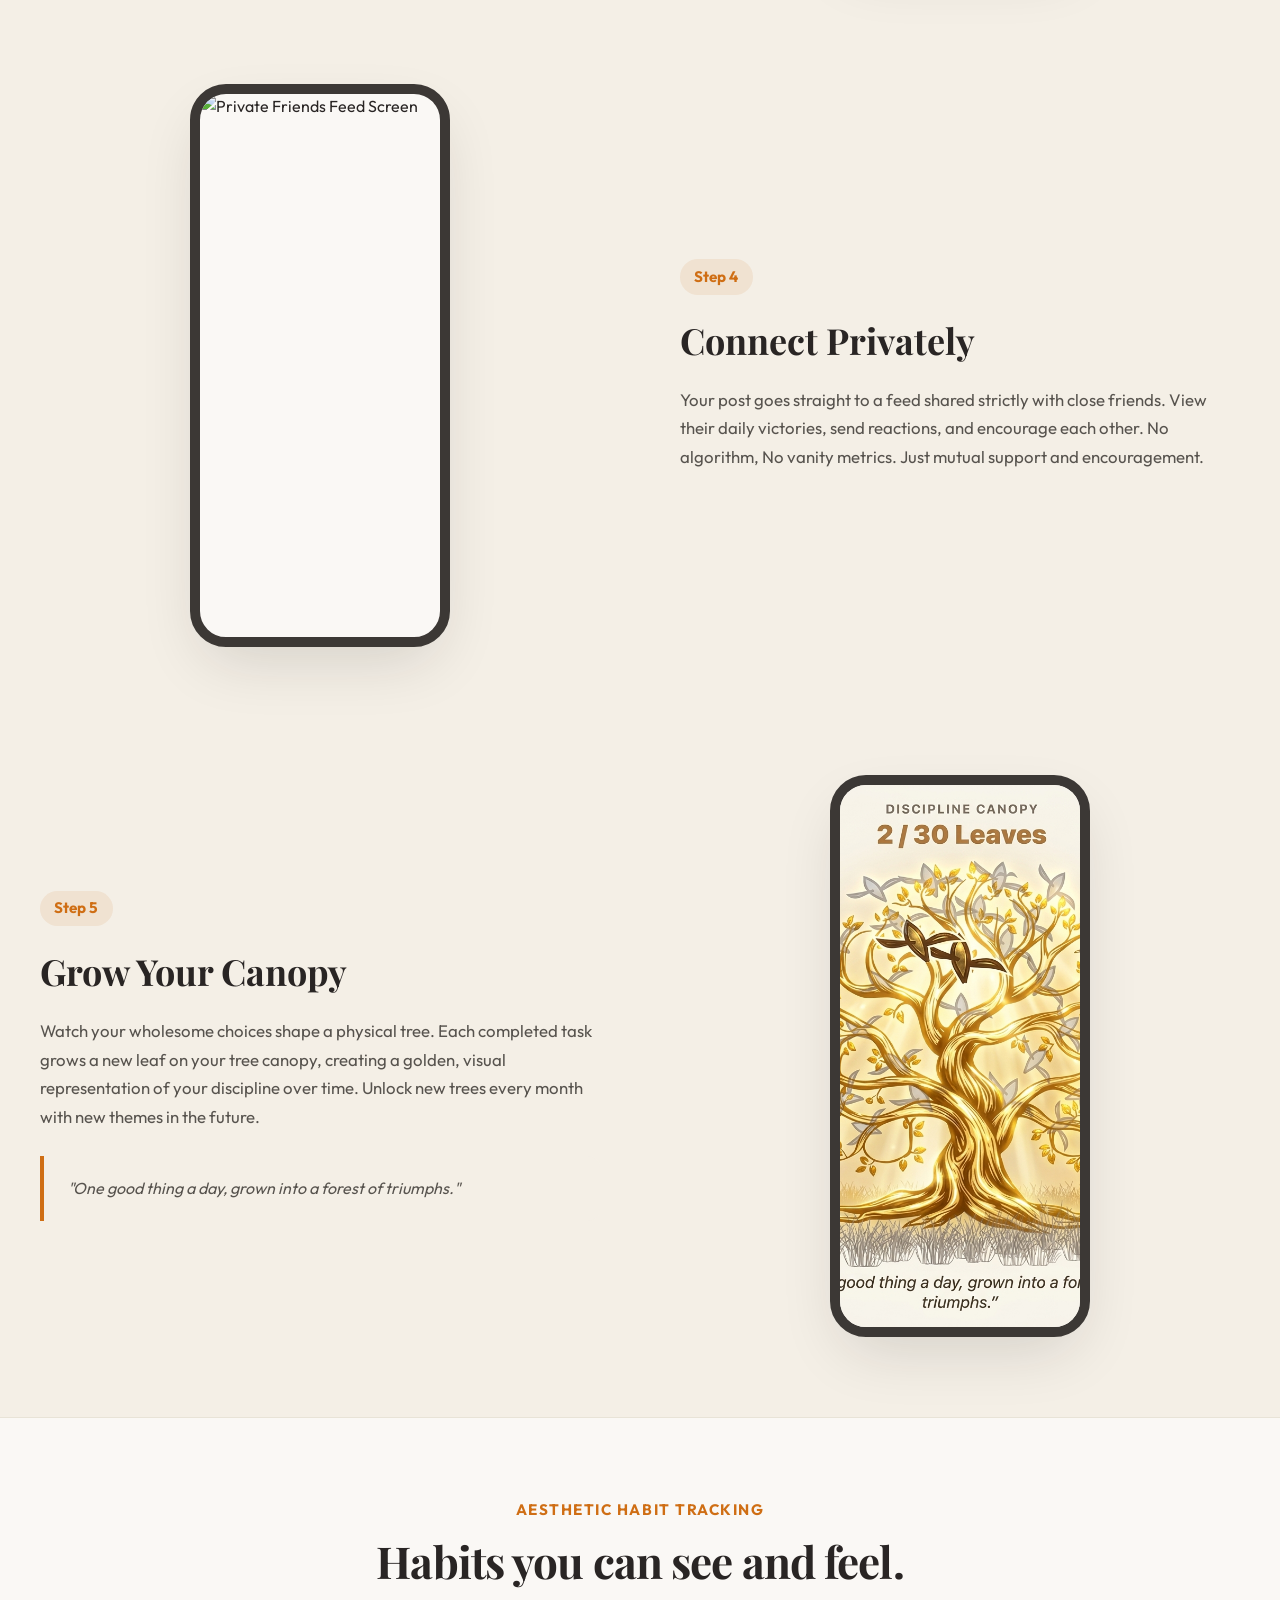
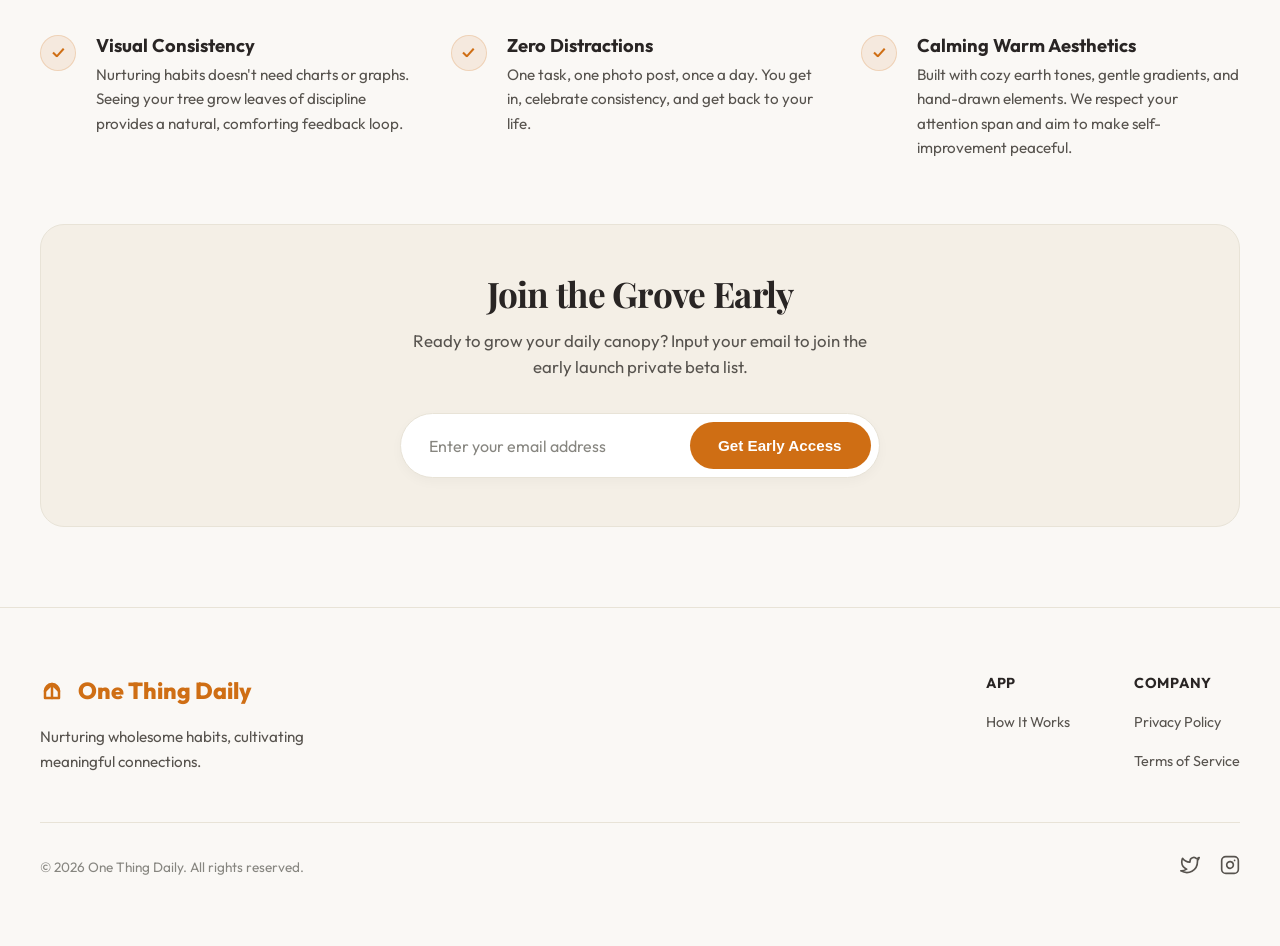
==== commit b8b4751c: "add privacy policy" ====
--- a/index.html
+++ b/index.html
@@ -7,7 +7,7 @@
   <title>One Thing Daily — Grow a digital canopy through daily wholesome habits</title>
   <meta name="description"
     content="A private social feed to share proof of doing one wholesome task a day. Build habits and grow a beautiful, hand-drawn tree canopy with close friends.">
-  <link rel="stylesheet" href="style.css">
+  <link rel="stylesheet" href="style.css?v=3">
 </head>
 
 <body>
@@ -30,6 +30,9 @@
       </nav>
     </div>
   </header>
+
+  <!-- Floating Join Early Button (Appears on Scroll) -->
+  <a href="#join" class="btn-floating-join" id="floating-join-btn">Join Early</a>
 
   <main>
     <!-- Hero Section -->
@@ -297,7 +300,7 @@
           </div>
           <div class="footer-links-col">
             <span class="footer-col-title">Company</span>
-            <a href="#" class="footer-link">Privacy Policy</a>
+            <a href="privacy.html" class="footer-link">Privacy Policy</a>
             <a href="#" class="footer-link">Terms of Service</a>
           </div>
         </div>
@@ -350,12 +353,14 @@
             button.querySelector('span').innerText = 'Sending...';
 
             try {
+              const formData = new FormData();
+              formData.append('email', email);
+
               // no-cors: response unreadable but the request reaches Apps Script
               await fetch(SHEET_URL, {
                 method: 'POST',
                 mode: 'no-cors',
-                headers: { 'Content-Type': 'application/x-www-form-urlencoded' },
-                body: 'email=' + encodeURIComponent(email)
+                body: formData
               });
             } catch (_) {
               // network errors still show success — Apps Script received the data
@@ -503,6 +508,18 @@
         }, { passive: true });
       }
 
+      // ── Scroll listener to toggle floating button ──
+      const floatingJoinBtn = document.getElementById('floating-join-btn');
+      if (floatingJoinBtn) {
+        window.addEventListener('scroll', () => {
+          if (window.scrollY > 150) {
+            floatingJoinBtn.classList.add('visible');
+          } else {
+            floatingJoinBtn.classList.remove('visible');
+          }
+        }, { passive: true });
+      }
+
       // ── Mobile only: arrow + carousel dots ──
       if (window.innerWidth <= 768) {
 
@@ -530,16 +547,30 @@
             dot.className = 'steps-dot' + (i === 0 ? ' active' : '');
             dot.setAttribute('aria-label', 'Go to step ' + (i + 1));
             dot.addEventListener('click', () => {
-              carousel.scrollTo({ left: carousel.offsetWidth * i, behavior: 'smooth' });
+              slides[i].scrollIntoView({ behavior: 'smooth', block: 'nearest', inline: 'center' });
             });
             dotsContainer.appendChild(dot);
           });
 
-          // Update active dot on scroll
+          // Update active dot on scroll by finding the slide closest to the center
           carousel.addEventListener('scroll', () => {
-            const index = Math.round(carousel.scrollLeft / carousel.offsetWidth);
+            const carouselRect = carousel.getBoundingClientRect();
+            const carouselMid = carouselRect.left + carouselRect.width / 2;
+            let activeIdx = 0;
+            let minDistance = Infinity;
+
+            slides.forEach((slide, idx) => {
+              const slideRect = slide.getBoundingClientRect();
+              const slideMid = slideRect.left + slideRect.width / 2;
+              const dist = Math.abs(carouselMid - slideMid);
+              if (dist < minDistance) {
+                minDistance = dist;
+                activeIdx = idx;
+              }
+            });
+
             dotsContainer.querySelectorAll('.steps-dot').forEach((dot, i) => {
-              dot.classList.toggle('active', i === index);
+              dot.classList.toggle('active', i === activeIdx);
             });
           }, { passive: true });
         }
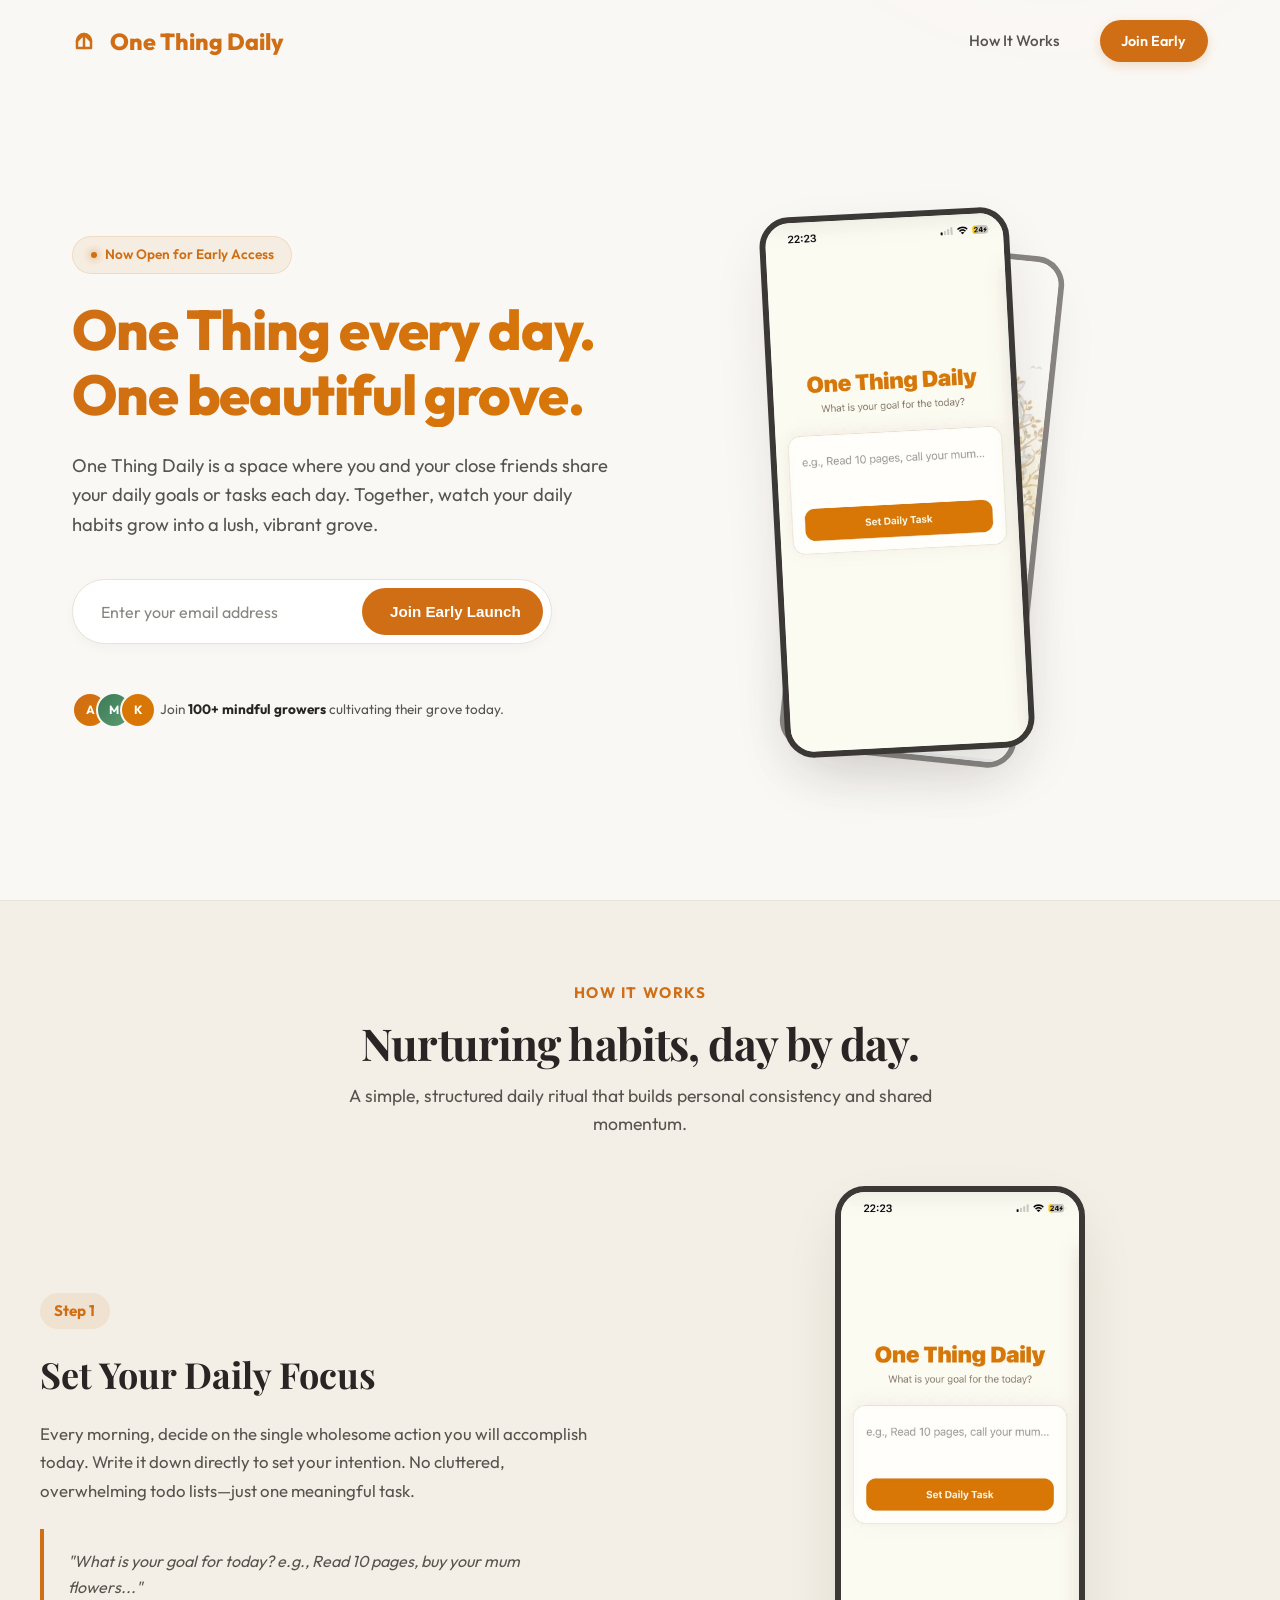
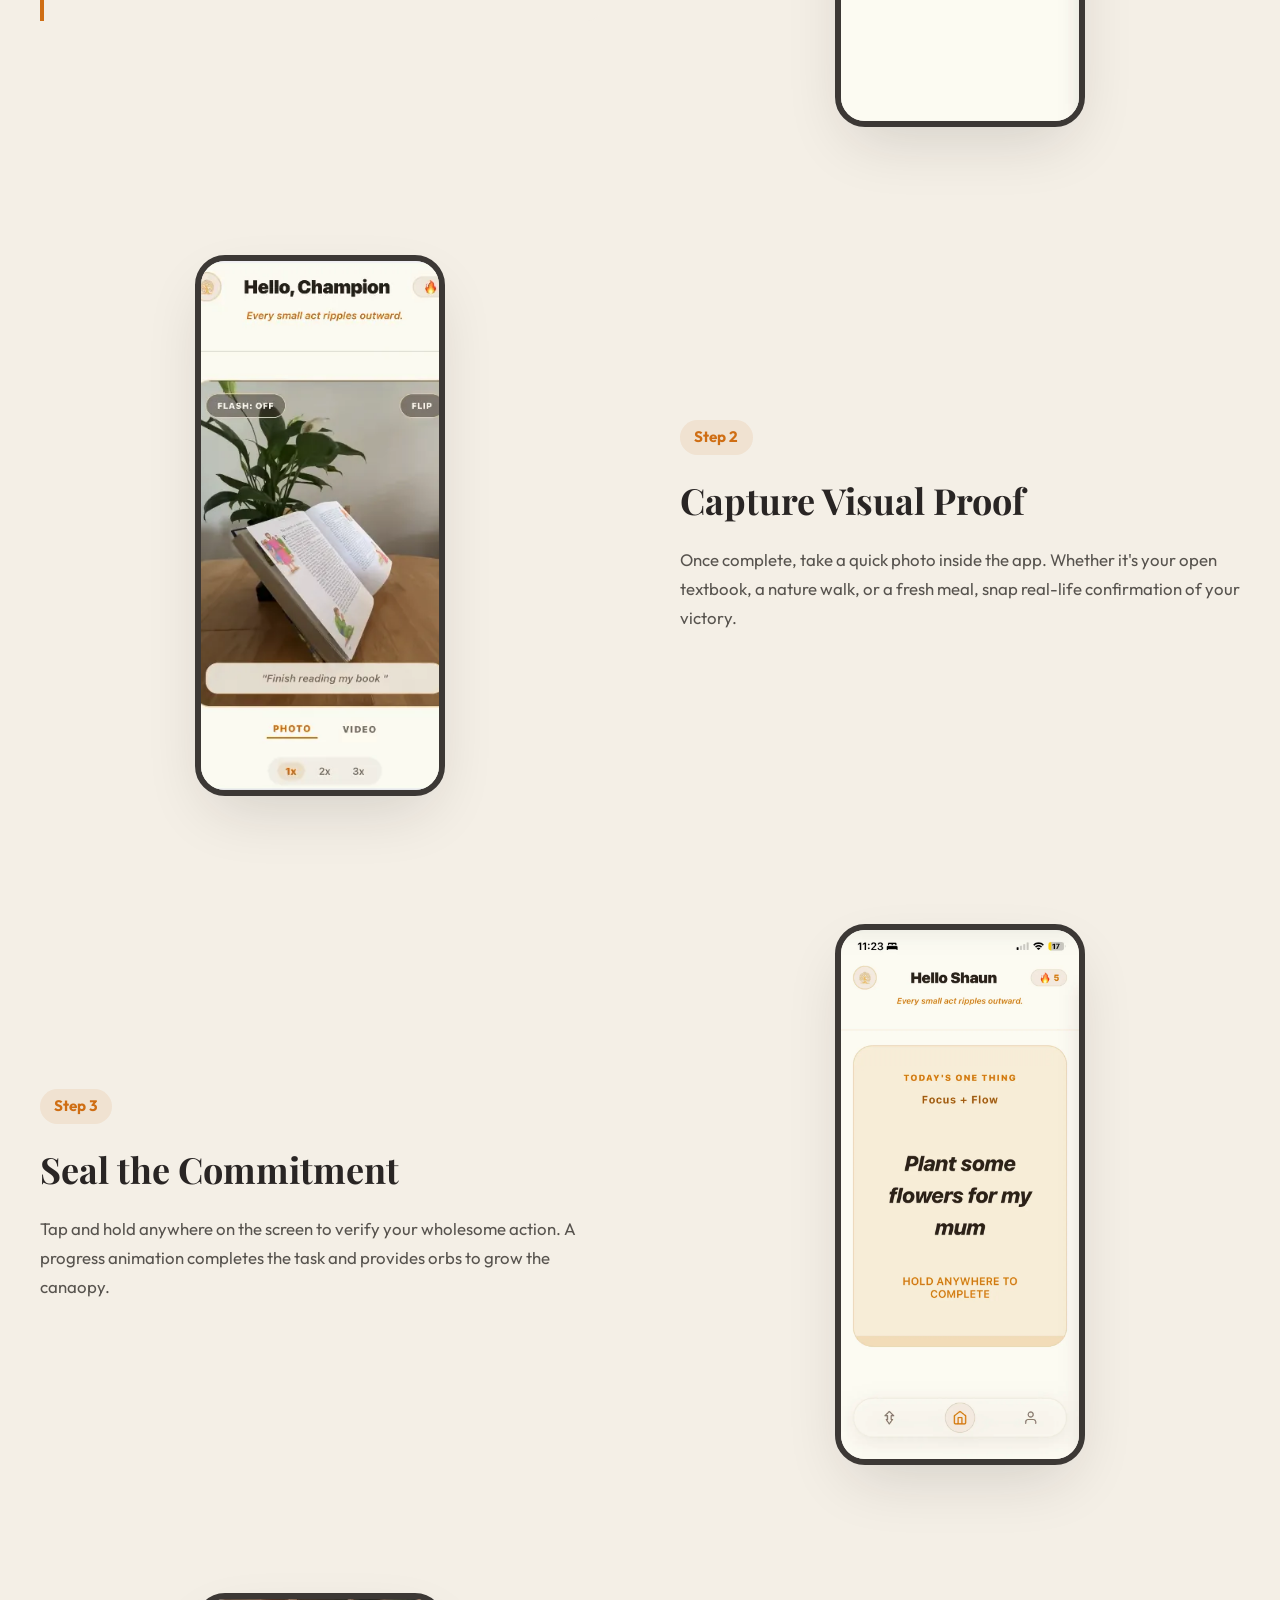
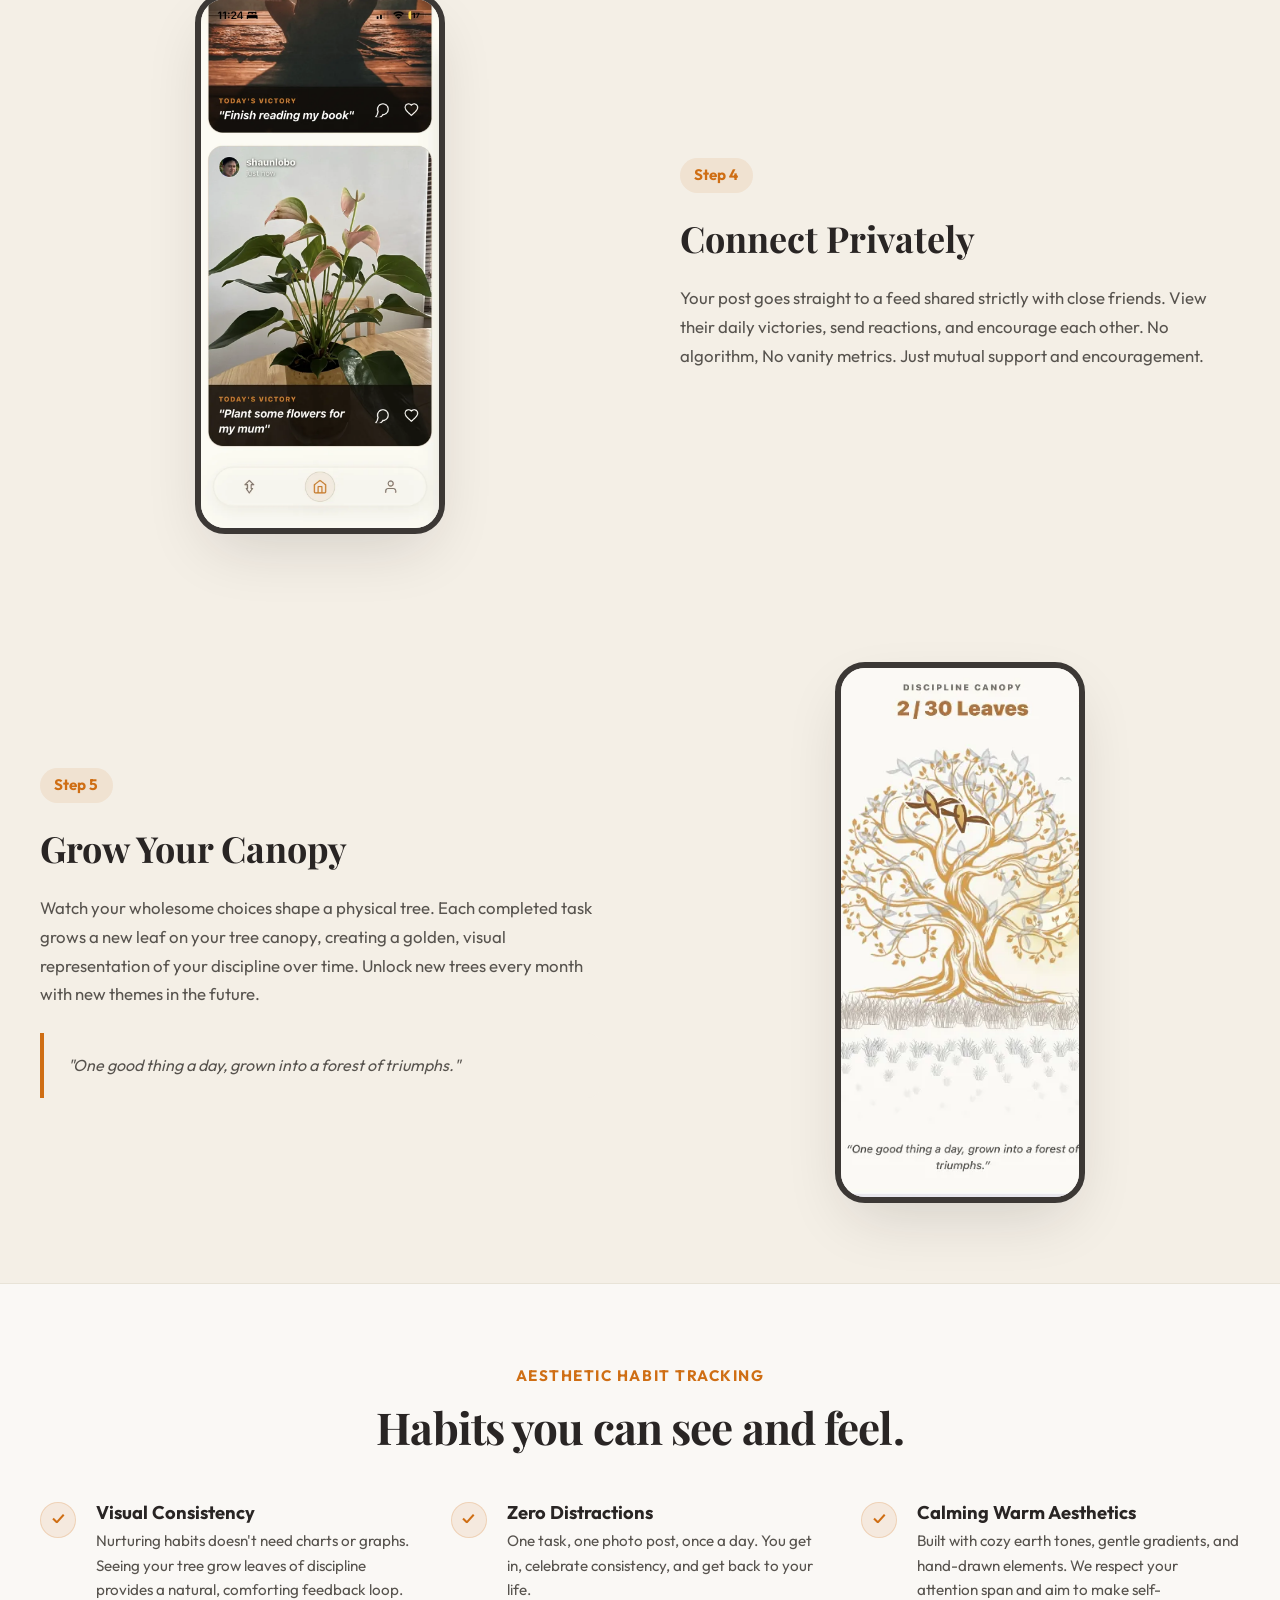
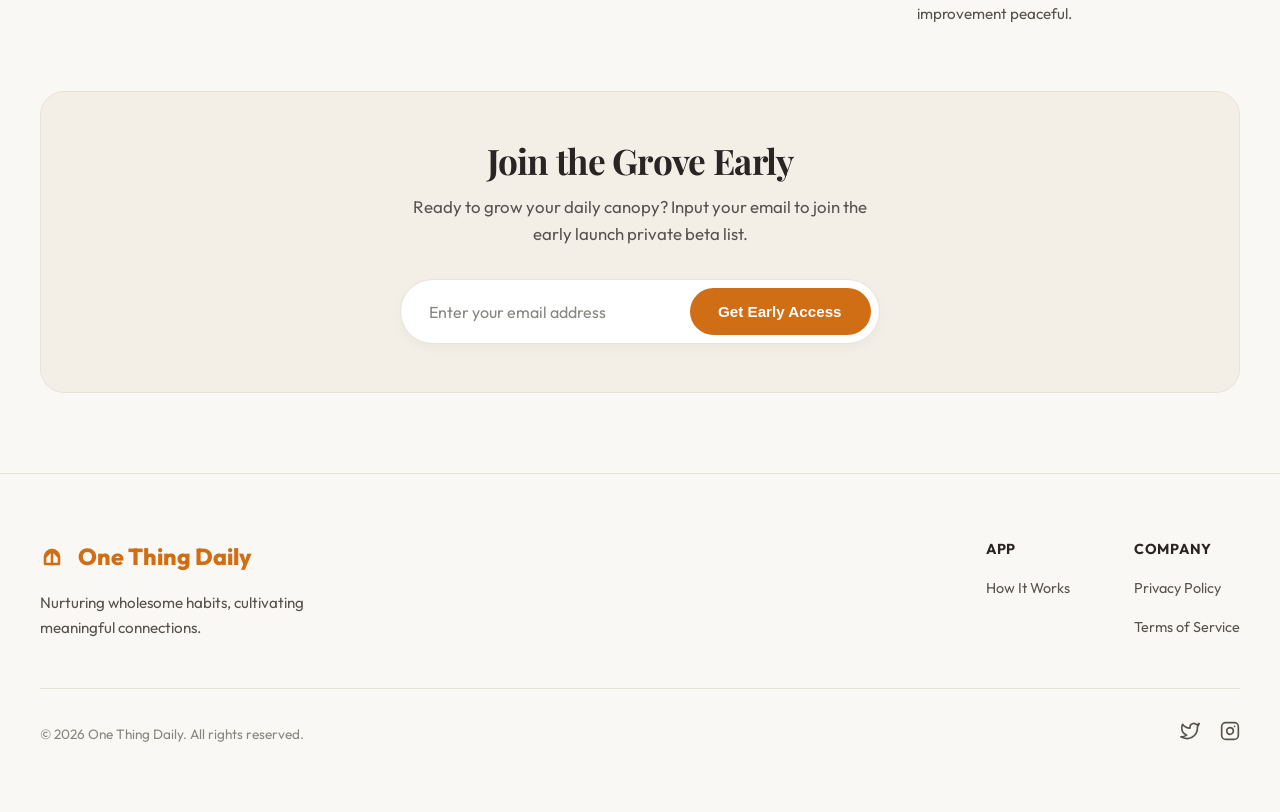
==== commit 1fdbfdf3: "Optimize landing page assets and mobile layout" ====
--- a/index.html
+++ b/index.html
@@ -7,7 +7,13 @@
   <title>One Thing Daily — Grow a digital canopy through daily wholesome habits</title>
   <meta name="description"
     content="A private social feed to share proof of doing one wholesome task a day. Build habits and grow a beautiful, hand-drawn tree canopy with close friends.">
-  <link rel="stylesheet" href="style.css?v=3">
+  <link rel="preconnect" href="https://fonts.googleapis.com">
+  <link rel="preconnect" href="https://fonts.gstatic.com" crossorigin>
+  <link
+    href="https://fonts.googleapis.com/css2?family=Outfit:wght@300;400;500;600;700;800&family=Playfair+Display:ital,wght@0,600;0,700;0,800;1,600&display=swap"
+    rel="stylesheet">
+  <link rel="preload" as="image" href="assets/first-screen.webp" fetchpriority="high">
+  <link rel="stylesheet" href="style.css?v=4">
 </head>
 
 <body>
@@ -85,10 +91,12 @@
         <div class="hero-media">
           <div class="hero-phone-container">
             <div class="phone-frame hero-phone-backdrop">
-              <img src="assets/discipline canopy photo.PNG" alt="One Thing Daily Canopy Tree Screen">
+              <img src="assets/discipline-canopy.webp" alt="One Thing Daily Canopy Tree Screen" width="376"
+                height="664" decoding="async">
             </div>
             <div class="phone-frame hero-phone-main">
-              <img src="assets/first screen.png" alt="One Thing Daily Goal Setting Screen">
+              <img src="assets/first-screen.webp" alt="One Thing Daily Goal Setting Screen" width="780" height="1688"
+                decoding="async" fetchpriority="high">
             </div>
           </div>
         </div>
@@ -128,7 +136,8 @@
             </div>
             <div class="showcase-col-image">
               <div class="phone-frame">
-                <img src="assets/first screen.png" alt="Set Daily Task Goal Screen">
+                <img src="assets/first-screen.webp" alt="Set Daily Task Goal Screen" width="780" height="1688"
+                  loading="lazy" decoding="async">
               </div>
             </div>
           </div>
@@ -145,7 +154,8 @@
             </div>
             <div class="showcase-col-image">
               <div class="phone-frame">
-                <img src="assets/capture book.PNG" alt="Capture Book Proof Screen">
+                <img src="assets/capture-book.webp" alt="Capture Book Proof Screen" width="370" height="668"
+                  loading="lazy" decoding="async">
               </div>
             </div>
           </div>
@@ -162,7 +172,8 @@
             </div>
             <div class="showcase-col-image">
               <div class="phone-frame">
-                <img src="assets/task completion.png" alt="Complete Task Holding Screen">
+                <img src="assets/task-completion.webp" alt="Complete Task Holding Screen" width="780" height="1688"
+                  loading="lazy" decoding="async">
               </div>
             </div>
           </div>
@@ -180,7 +191,8 @@
             </div>
             <div class="showcase-col-image">
               <div class="phone-frame">
-                <img src="assets/feed photo.png" alt="Private Friends Feed Screen">
+                <img src="assets/feed-photo.webp" alt="Private Friends Feed Screen" width="780" height="1688"
+                  loading="lazy" decoding="async">
               </div>
             </div>
           </div>
@@ -201,7 +213,8 @@
             </div>
             <div class="showcase-col-image">
               <div class="phone-frame">
-                <img src="assets/discipline canopy photo.PNG" alt="Discipline Canopy Tree Screen">
+                <img src="assets/discipline-canopy.webp" alt="Discipline Canopy Tree Screen" width="376" height="664"
+                  loading="lazy" decoding="async">
               </div>
             </div>
           </div>
@@ -579,4 +592,4 @@
   </script>
 </body>
 
-</html>+</html>
--- a/style.css
+++ b/style.css
@@ -1,7 +1,4 @@
 /* style.css - Premium Wholesome Cream & Ochre Theme for One Thing Daily Landing Page */
-
-/* --- Google Fonts --- */
-@import url('https://fonts.googleapis.com/css2?family=Outfit:wght@300;400;500;600;700;800&family=Playfair+Display:ital,wght@0,600;0,700;0,800;1,600&display=swap');
 
 /* --- Custom Variables & Theme --- */
 :root {
@@ -110,15 +107,40 @@
 
 /* --- Header / Navbar --- */
 .header {
-  position: fixed;
+  position: absolute;
   top: 0;
   left: 0;
   right: 0;
   z-index: 100;
-  backdrop-filter: blur(12px);
-  -webkit-backdrop-filter: blur(12px);
-  border-bottom: 1px solid var(--color-border);
-  background: rgba(250, 248, 245, 0.85);
+  background: transparent;
+}
+
+/* Floating Join Button (appears on scroll) */
+.btn-floating-join {
+  position: fixed;
+  top: 1.25rem;
+  right: 2rem;
+  z-index: 200;
+  background: var(--color-primary);
+  color: #fff;
+  padding: 0.6rem 1.35rem;
+  border-radius: 9999px;
+  font-weight: 600;
+  font-size: 0.9rem;
+  border: none;
+  cursor: pointer;
+  box-shadow: 0 4px 16px rgba(207, 110, 20, 0.25);
+  transition: opacity 0.3s ease, transform 0.3s ease;
+  text-decoration: none;
+  opacity: 0;
+  pointer-events: none;
+  transform: translateY(-10px);
+}
+
+.btn-floating-join.visible {
+  opacity: 1;
+  pointer-events: auto;
+  transform: translateY(0);
 }
 
 .nav-container {
@@ -388,12 +410,12 @@
 
 /* Phone Frame Mockups */
 .phone-frame {
-  border: 10px solid #3C3835;
-  border-radius: 36px;
+  border: 6px solid #3C3835;
+  border-radius: 30px;
   box-shadow: var(--shadow-phone);
   background: #FAF8F5;
   overflow: hidden;
-  width: 260px;
+  width: clamp(220px, 22vw, 250px);
   aspect-ratio: 390 / 844; /* iPhone standard ratio */
   flex-shrink: 0;
   margin: 0 auto;
@@ -438,7 +460,7 @@
 }
 
 .hero-phone-container .phone-frame {
-  width: 260px;
+  width: clamp(220px, 22vw, 250px);
   aspect-ratio: 390 / 844;
 }
 
@@ -929,27 +951,70 @@
 
 @media (max-width: 768px) {
 
-  /* ── Fix overflow ── */
-  * {
-    max-width: 100%;
-  }
-
-  /* ── Header ── */
+  /* ── Fix horizontal page shifting ── */
+  html, body {
+    overflow-x: hidden;
+    position: relative;
+    width: 100%;
+  }
+
+  /* ── Header: clean logo + compact button ── */
   .header {
-    position: fixed;
-  }
+    position: absolute;
+    padding: 0;
+    background: transparent;
+    border-bottom: none;
+  }
+
+  .nav-container {
+    padding: 0.85rem 1rem;
+  }
+
+  .logo {
+    gap: 0.45rem;
+    font-size: clamp(1rem, 4.4vw, 1.2rem);
+  }
+
+  .logo svg {
+    width: 20px;
+    height: 20px;
+    flex: 0 0 auto;
+  }
+  
   .nav-links {
-    display: none;
-  }
-
-  /* ── Hero: full viewport, flex column ── */
+    display: flex;
+    gap: 0.5rem;
+    align-items: center;
+  }
+
+  .nav-link {
+    display: none; /* Hide text links */
+  }
+
+  .btn-nav {
+    padding: 0.45rem 0.85rem;
+    font-size: 0.8rem;
+    box-shadow: 0 2px 8px rgba(207, 110, 20, 0.15);
+  }
+
+  /* Floating Join Button Mobile override */
+  .btn-floating-join {
+    padding: 0.45rem 1rem;
+    font-size: 0.8rem;
+    top: 0.75rem;
+    right: 1.25rem;
+    box-shadow: 0 2px 10px rgba(207, 110, 20, 0.2);
+  }
+
+  /* ── Hero Section ── */
   .hero {
     min-height: 100dvh;
     display: flex;
     flex-direction: column;
     justify-content: center;
-    padding: 5rem 1.5rem 2rem;
+    padding: 5rem 1rem 1.5rem;
     position: relative;
+    box-sizing: border-box;
   }
 
   .hero-grid {
@@ -962,31 +1027,95 @@
     justify-content: center;
   }
 
-  /* Hide phone images in hero on mobile — content only */
   .hero-media {
-    display: none;
-  }
-
-  .badge, .hero-description, .signup-form-container, .hero-social-proof {
-    margin-left: auto;
-    margin-right: auto;
-  }
-
-  /* ── Scroll arrow ── */
+    display: none; /* Keep hero image hidden on mobile for clean minimalist start */
+  }
+
+  .hero-content {
+    align-items: center;
+    gap: 1rem;
+  }
+
+  .badge {
+    padding: 0.35rem 0.8rem;
+    font-size: 0.78rem;
+    max-width: 100%;
+  }
+
+  .hero-title {
+    font-size: clamp(2rem, 10.5vw, 2.45rem);
+    line-height: 1.2;
+    letter-spacing: 0;
+    margin-bottom: 0.25rem;
+  }
+
+  .hero-description {
+    font-size: clamp(0.95rem, 4.2vw, 1.05rem);
+    line-height: 1.5;
+    max-width: 480px;
+    margin: 0 auto 0.75rem;
+  }
+
+  /* ── Stacking signup form for all mobile/tablet viewports ── */
+  .signup-form-container {
+    width: 100%;
+    max-width: 440px;
+    margin: 0 auto 1rem;
+  }
+
+  .signup-form {
+    flex-direction: column;
+    border-radius: 16px;
+    padding: 0.6rem;
+    gap: 0.6rem;
+    border: 1.5px solid var(--color-border);
+    background: var(--color-card-bg);
+  }
+
+  .signup-input {
+    padding: 0.8rem 1rem;
+    text-align: center;
+    font-size: 0.95rem;
+    width: 100%;
+    border-radius: 12px;
+  }
+
+  .btn-primary {
+    width: 100%;
+    justify-content: center;
+    padding: 0.9rem;
+    border-radius: 12px;
+    font-size: 0.95rem;
+    white-space: normal;
+  }
+
+  .hero-social-proof {
+    margin: 0 auto;
+    justify-content: center;
+    gap: 0.8rem;
+  }
+
+  .proof-text {
+    max-width: 210px;
+    text-align: left;
+  }
+
+  /* ── Scroll arrow: Outline style ── */
   .hero-scroll-arrow {
     display: flex;
     align-items: center;
     justify-content: center;
-    width: 48px;
-    height: 48px;
+    width: 40px;
+    height: 40px;
     border-radius: 50%;
-    background: var(--color-primary);
-    color: #fff;
-    margin: 1.5rem auto 0;
+    background: transparent;
+    border: 1.5px solid var(--color-border);
+    color: var(--color-text-secondary);
+    margin: 1rem auto 0;
     cursor: pointer;
-    box-shadow: 0 4px 16px rgba(207,110,20,0.25);
     animation: bounce 1.8s ease-in-out infinite;
     flex-shrink: 0;
+    transition: var(--transition-smooth);
   }
 
   @keyframes bounce {
@@ -994,9 +1123,9 @@
     50%       { transform: translateY(6px); }
   }
 
-  /* ── Steps section ── */
+  /* ── Steps section: Premium Card Carousel ── */
   #how-it-works {
-    padding: 3rem 0 2rem;
+    padding: 3rem 0 2.25rem;
   }
 
   #how-it-works .section-container {
@@ -1007,43 +1136,68 @@
 
   #how-it-works .section-header {
     text-align: center;
-    padding: 0 1.5rem 2rem;
-  }
-
-  /* ── Horizontal carousel ── */
+    padding: 0 1.1rem 1.25rem;
+    margin-bottom: 1rem;
+  }
+
+  .section-title {
+    font-size: clamp(1.75rem, 8vw, 2.05rem);
+    line-height: 1.25;
+    letter-spacing: 0;
+  }
+
+  .section-description {
+    font-size: 0.98rem;
+    line-height: 1.5;
+  }
+
   .grid-showcase {
     display: flex;
     flex-direction: row;
-    overflow-x: scroll;
+    overflow-x: auto;
     scroll-snap-type: x mandatory;
     -webkit-overflow-scrolling: touch;
-    scrollbar-width: none;        /* Firefox */
-    -ms-overflow-style: none;     /* IE/Edge */
+    scrollbar-width: none;
+    -ms-overflow-style: none;
     gap: 0;
+    padding: 0.5rem 0;
   }
 
   .grid-showcase::-webkit-scrollbar {
     display: none;
   }
 
-  /* Each step = one full-width card */
+  /* Slide cards: center aligned, with peek-a-boo gaps */
   .showcase-row,
   .showcase-row.reverse {
-    min-width: 100vw;
-    width: 100vw;
+    width: min(330px, calc(100vw - 2.25rem));
+    min-width: min(330px, calc(100vw - 2.25rem));
+    margin: 0 0.5rem;
     flex-shrink: 0;
-    scroll-snap-align: start;
+    scroll-snap-align: center;
     grid-template-columns: 1fr;
     flex-direction: column;
     display: flex;
     align-items: center;
-    gap: 1.5rem;
+    gap: 0.65rem;
     text-align: center;
-    padding: 0 1.5rem 1rem;
+    padding: 1rem 0.9rem;
     box-sizing: border-box;
-  }
-
-  /* Phone image on top, text below */
+    background: var(--color-card-bg);
+    border: 1px solid var(--color-border);
+    border-radius: 16px;
+    box-shadow: var(--shadow-sm);
+  }
+
+  /* Add spacing for first and last slides so they snap nicely */
+  .showcase-row:first-child {
+    margin-left: 1.25rem;
+  }
+
+  .showcase-row:last-child {
+    margin-right: 1.25rem;
+  }
+
   .showcase-col-image {
     order: 1;
     width: 100%;
@@ -1051,24 +1205,54 @@
     justify-content: center;
   }
 
+  .showcase-col-image .phone-frame {
+    width: clamp(96px, 30vw, 118px);
+    aspect-ratio: 390 / 844;
+    border-width: 3px;
+    border-radius: 18px;
+    box-shadow: 0 10px 28px -14px rgba(28, 25, 23, 0.28);
+  }
+
   .showcase-col-text {
     order: 2;
     width: 100%;
-  }
-
-  /* Constrain phone frame on mobile — same ratio, smaller size */
-  .showcase-col-image .phone-frame {
-    width: 48vw;
-    max-width: 210px;
-    aspect-ratio: 390 / 844;
-  }
-
-  .step-num, .showcase-accent-box {
+    display: flex;
+    flex-direction: column;
+    gap: 0.5rem;
+  }
+
+  .showcase-heading {
+    font-size: clamp(1.15rem, 5vw, 1.3rem);
+    line-height: 1.25;
+    letter-spacing: 0;
+    word-wrap: break-word;
+    overflow-wrap: break-word;
+  }
+
+  .showcase-desc {
+    font-size: clamp(0.82rem, 3.6vw, 0.9rem);
+    line-height: 1.45;
+  }
+
+  .step-num {
     margin-left: auto;
     margin-right: auto;
-  }
-
-  /* ── Carousel dots ── */
+    font-size: 0.75rem;
+    padding: 0.15rem 0.6rem;
+  }
+
+  .showcase-accent-box {
+    margin: 0.25rem auto 0;
+    font-size: 0.78rem;
+    padding: 0.5rem 0.75rem;
+    width: 100%;
+    max-width: 280px;
+    border-radius: 8px;
+    text-align: center;
+    border-left: none;
+    border-top: 2px solid var(--color-primary);
+  }
+
   .steps-dots {
     display: flex;
     justify-content: center;
@@ -1092,20 +1276,39 @@
     transform: scale(1.3);
   }
 
-  /* ── Rest of the page: normal scroll ── */
+  /* ── Rest of the page ── */
   .section {
-    padding: 4rem 1.5rem;
+    padding: 3rem 1rem;
   }
 
   .preview-bullets-grid {
     grid-template-columns: 1fr;
-    gap: 1.5rem;
+    gap: 1.75rem;
     margin-bottom: 2.5rem;
   }
 
+  .showcase-bullet {
+    text-align: left;
+    gap: 1rem;
+  }
+
+  .bullet-number {
+    width: 32px;
+    height: 32px;
+    font-size: 0.9rem;
+  }
+
+  .bullet-content h4 {
+    font-size: 1.1rem;
+  }
+
   .cta-inline {
-    padding: 2rem 1.25rem;
+    padding: 2rem 1rem;
     border-radius: 16px;
+  }
+
+  .cta-inline .section-title {
+    font-size: 1.95rem;
   }
 
   .grid-features {
@@ -1113,36 +1316,13 @@
     gap: 1.5rem;
   }
 
-  .cta-inline .signup-form-container {
-    max-width: 100%;
-  }
-
-  .cta-inline .signup-form {
-    flex-direction: column;
-    border-radius: 16px;
-    padding: 0.5rem;
-  }
-
-  .cta-inline .signup-input {
-    padding: 0.75rem 1rem;
-    text-align: center;
-  }
-
-  .cta-inline .btn-primary {
-    width: 100%;
-    justify-content: center;
-    padding: 0.9rem;
-    white-space: normal;
-    font-size: 0.9rem;
-  }
-
   .cta-wrapper {
-    padding: 4rem 1.5rem;
+    padding: 3.5rem 1.25rem;
   }
 
   .footer-top {
     flex-direction: column;
-    gap: 2.5rem;
+    gap: 2rem;
   }
 
   .footer-nav {
@@ -1153,29 +1333,8 @@
 }
 
 @media (max-width: 480px) {
-  .hero-title {
-    font-size: 2.1rem;
-  }
-
-  .signup-form {
-    flex-direction: column;
-    border-radius: 16px;
-    padding: 0.5rem;
-  }
-
-  .signup-input {
-    padding: 0.75rem 1rem;
-    text-align: center;
-  }
-
-  .btn-primary {
-    width: 100%;
-    justify-content: center;
-    padding: 0.85rem;
-  }
-
   .footer-nav {
     flex-direction: column;
-    gap: 2rem;
-  }
-}
+    gap: 1.5rem;
+  }
+}
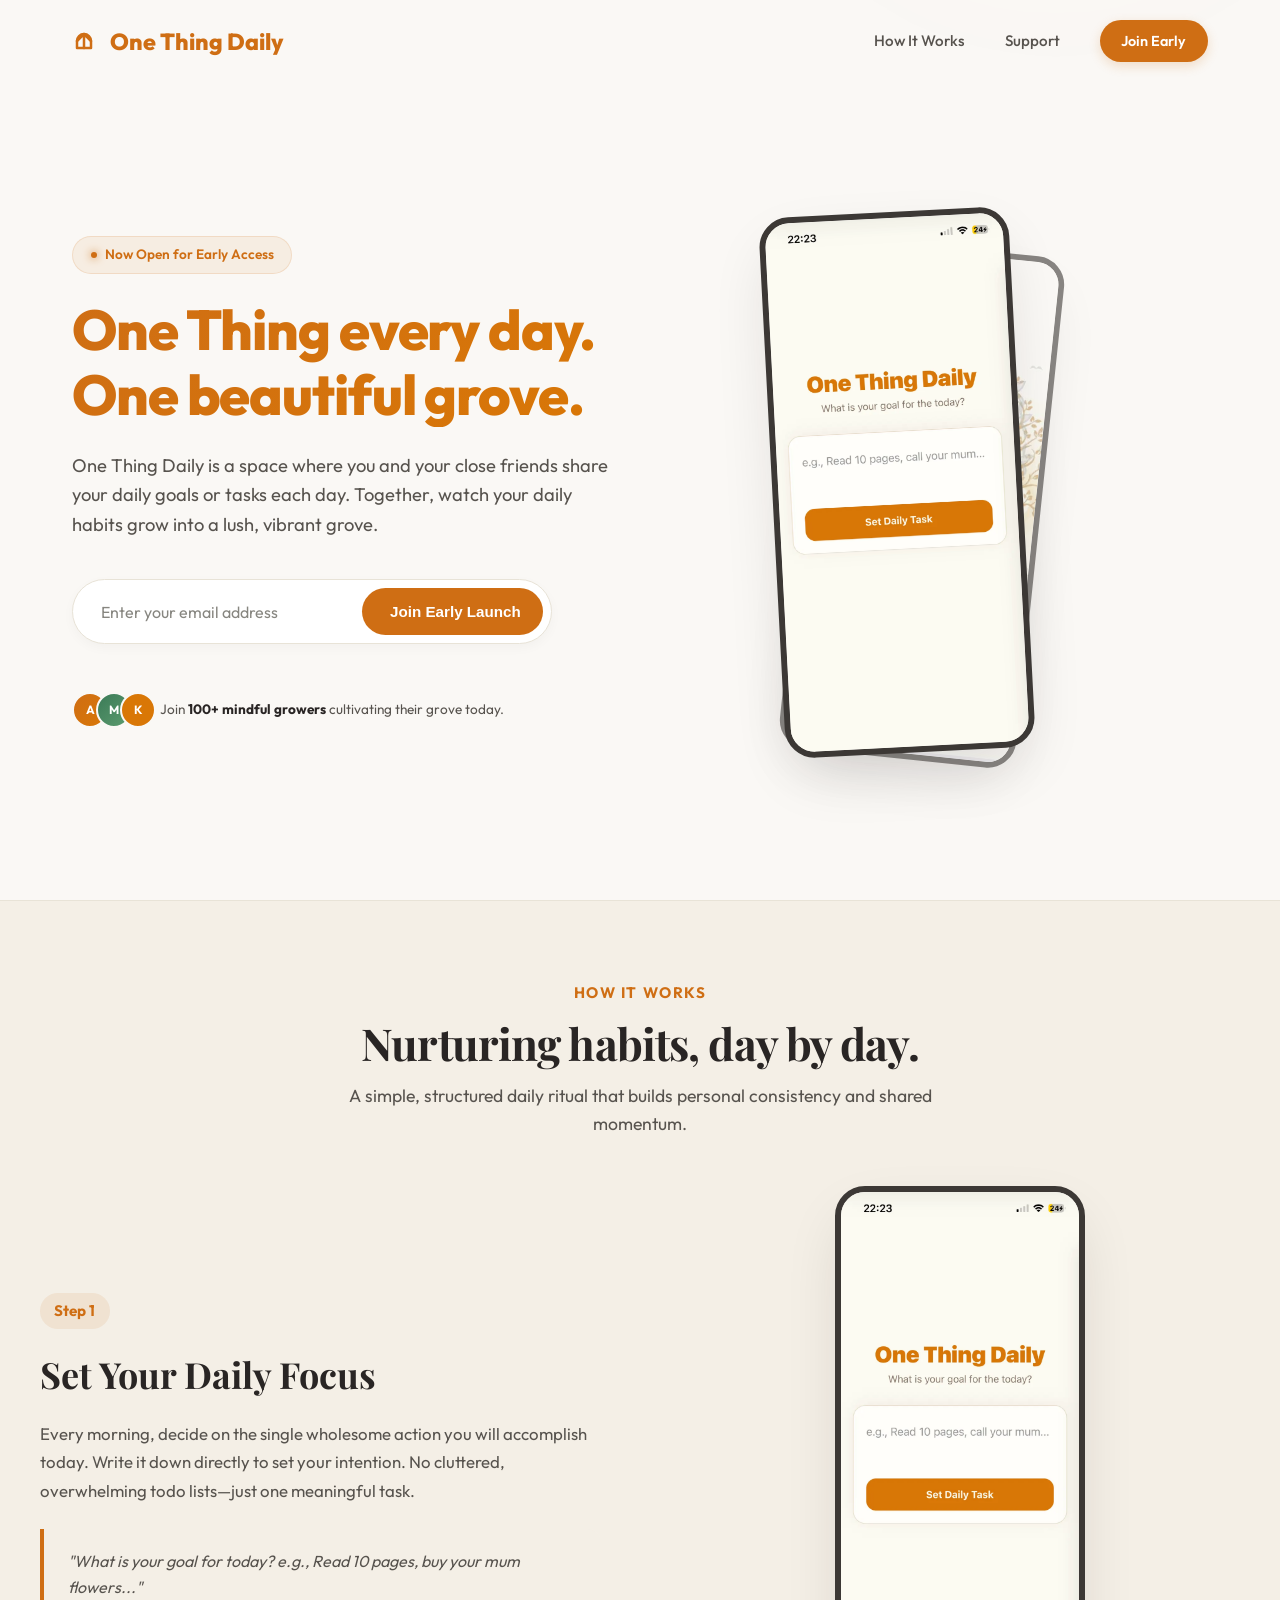
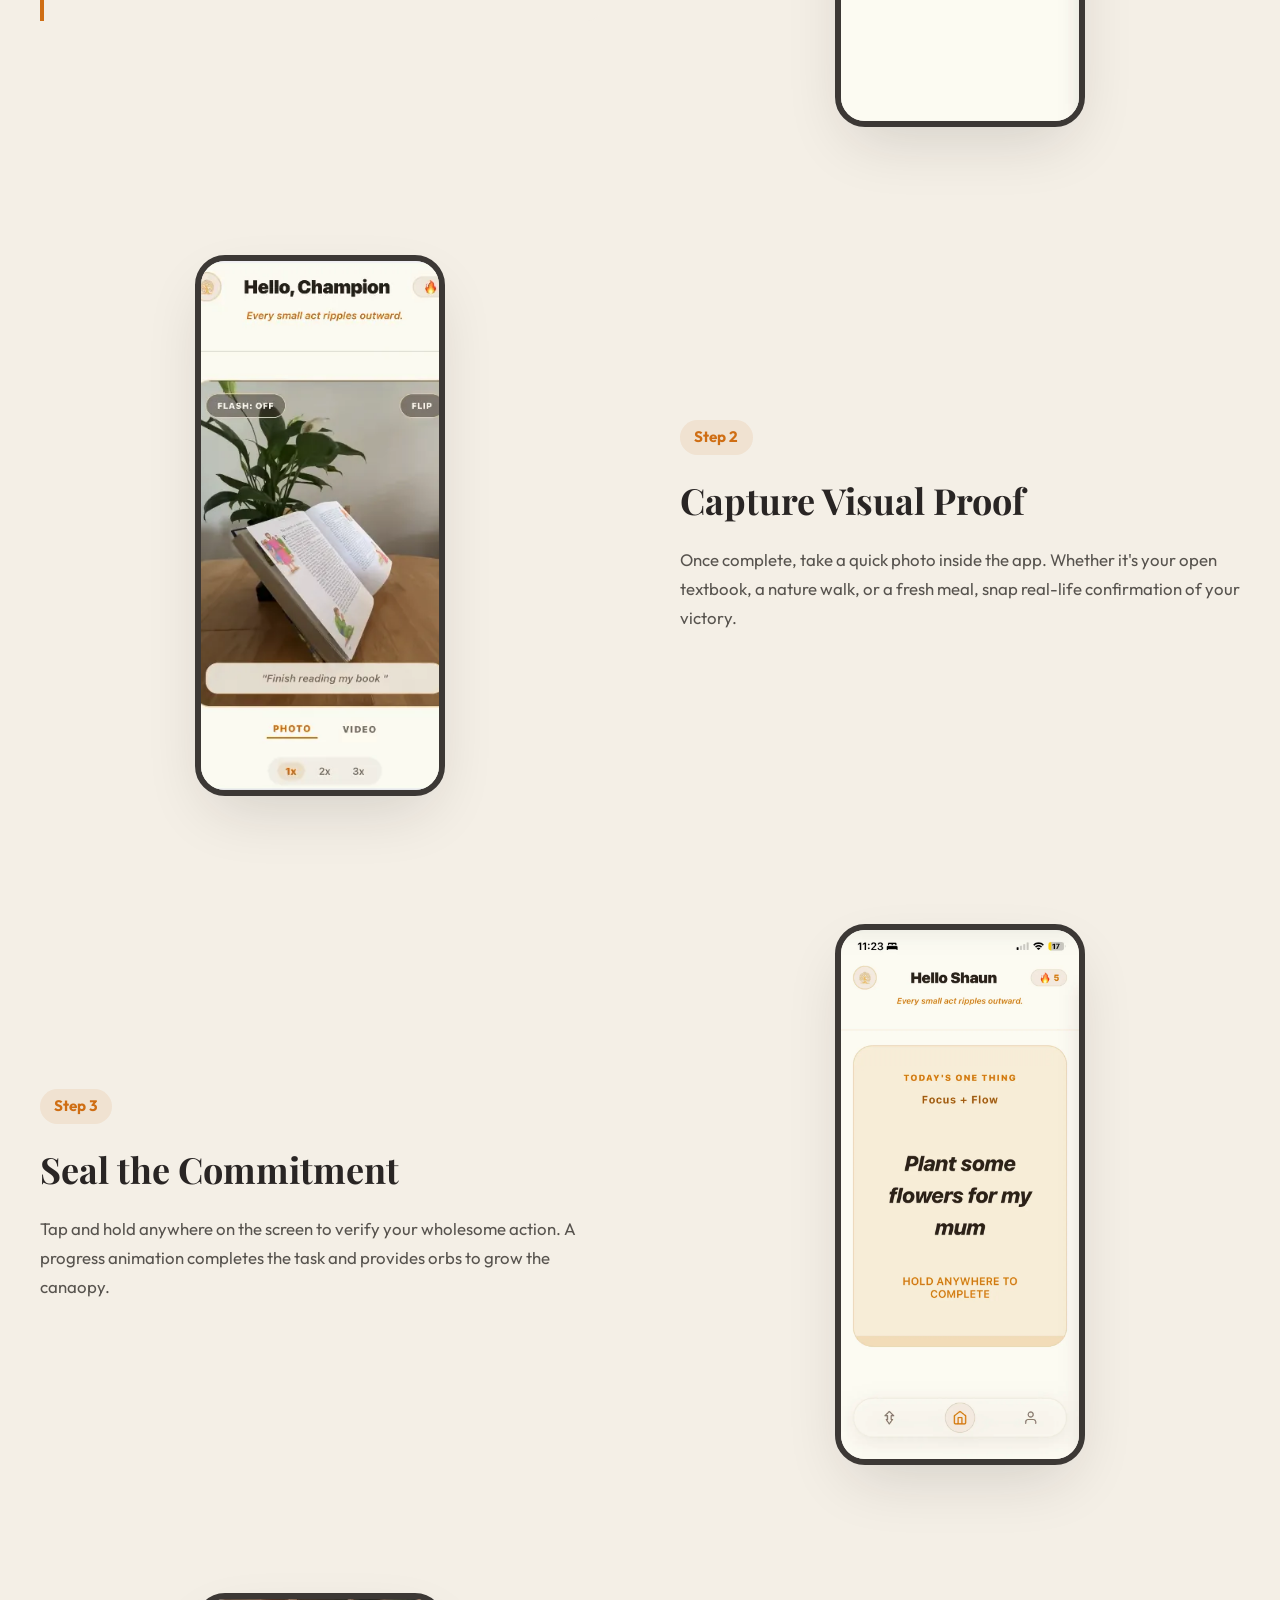
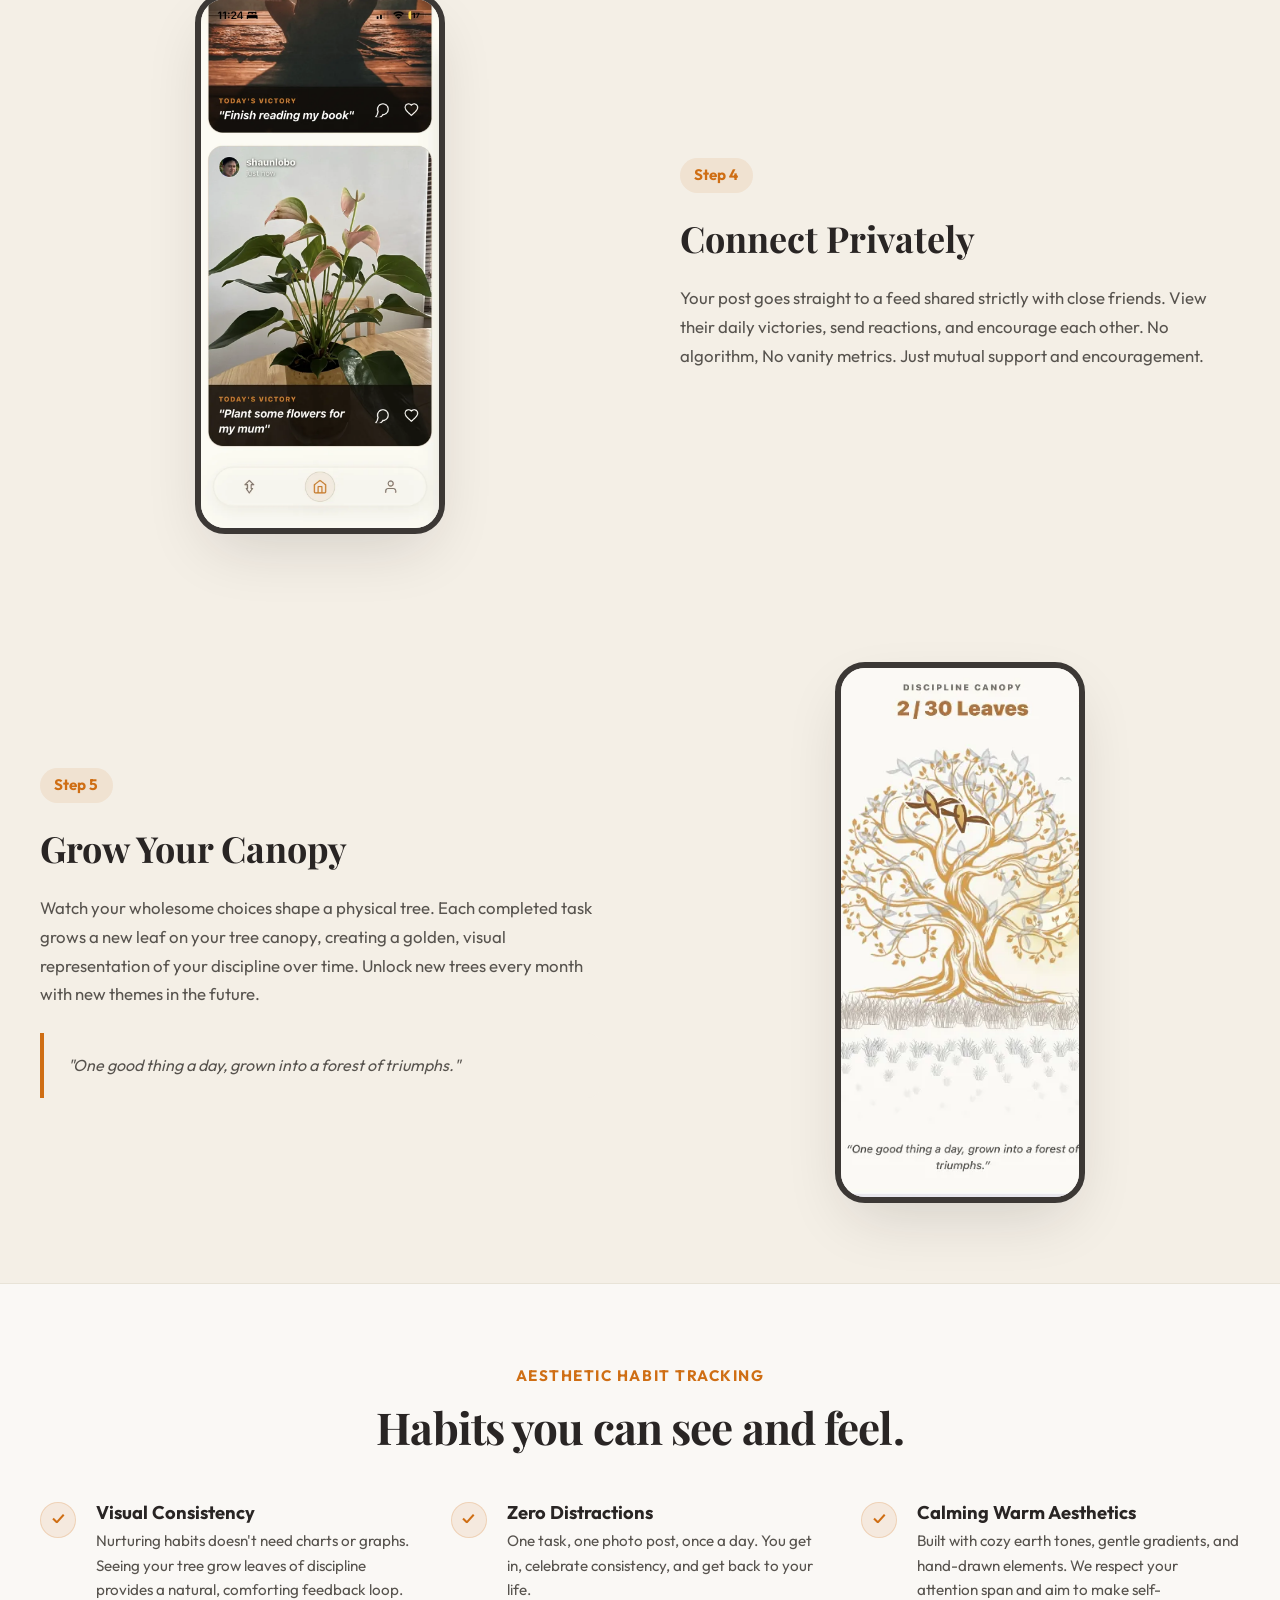
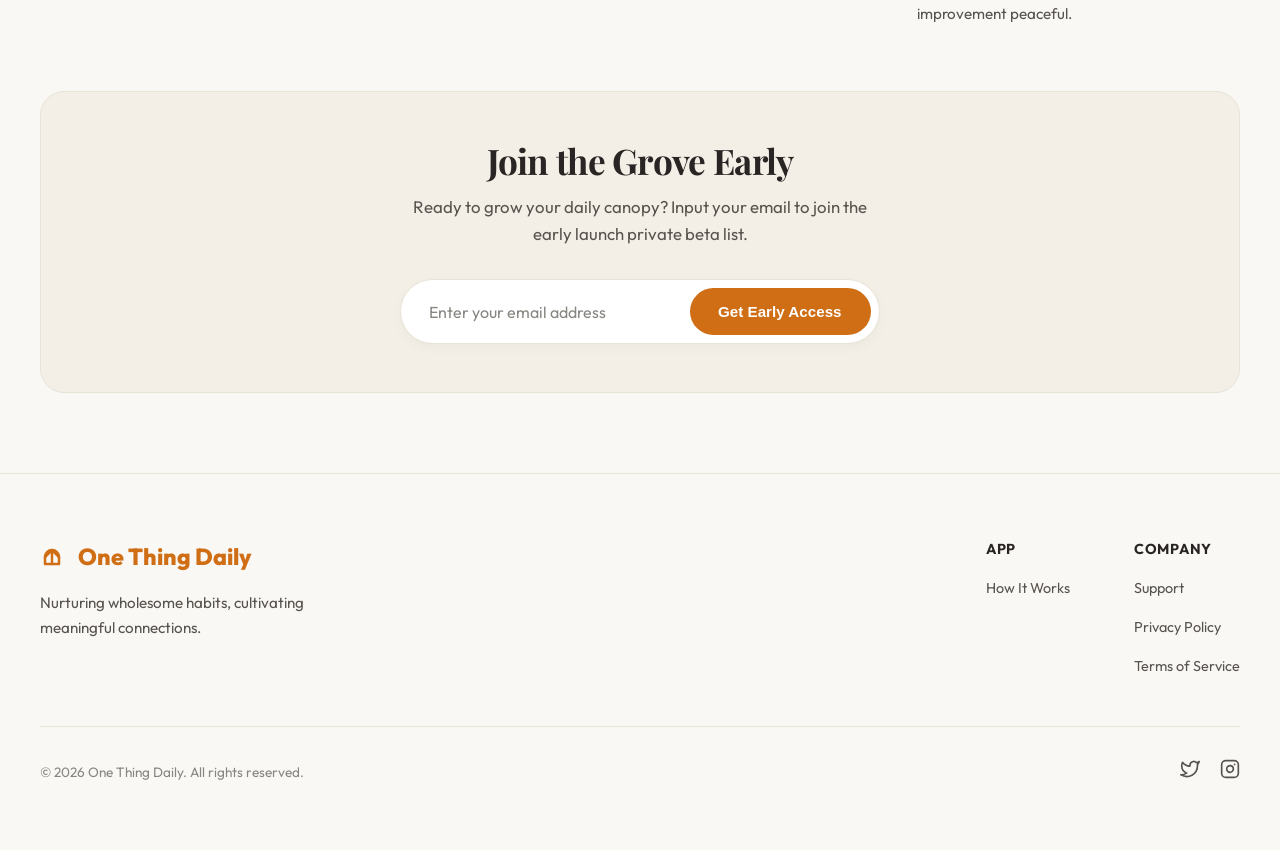
==== commit efc5b138: "Add functional app support page" ====
--- a/index.html
+++ b/index.html
@@ -32,6 +32,7 @@
       </a>
       <nav class="nav-links">
         <a href="#how-it-works" class="nav-link">How It Works</a>
+        <a href="support.html" class="nav-link">Support</a>
         <a href="#join" class="btn-nav">Join Early</a>
       </nav>
     </div>
@@ -313,6 +314,7 @@
           </div>
           <div class="footer-links-col">
             <span class="footer-col-title">Company</span>
+            <a href="support.html" class="footer-link">Support</a>
             <a href="privacy.html" class="footer-link">Privacy Policy</a>
             <a href="#" class="footer-link">Terms of Service</a>
           </div>
